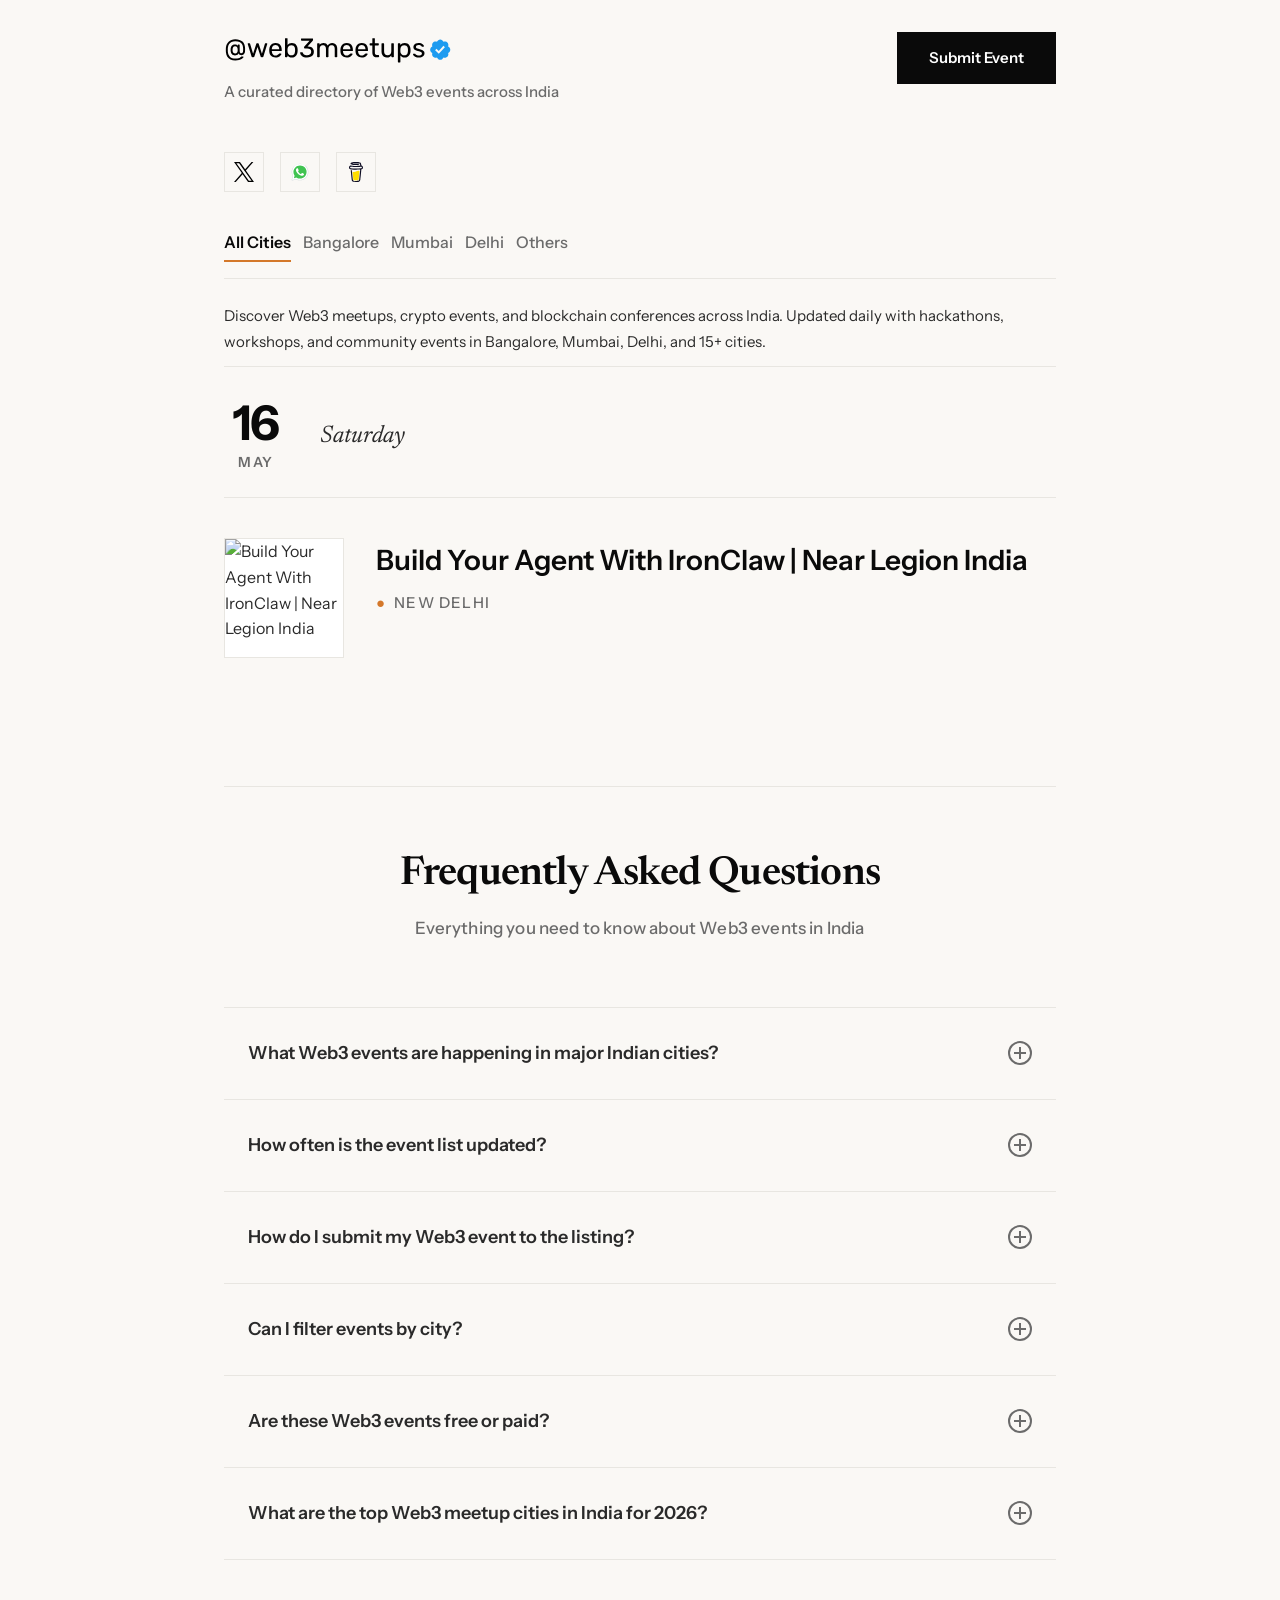
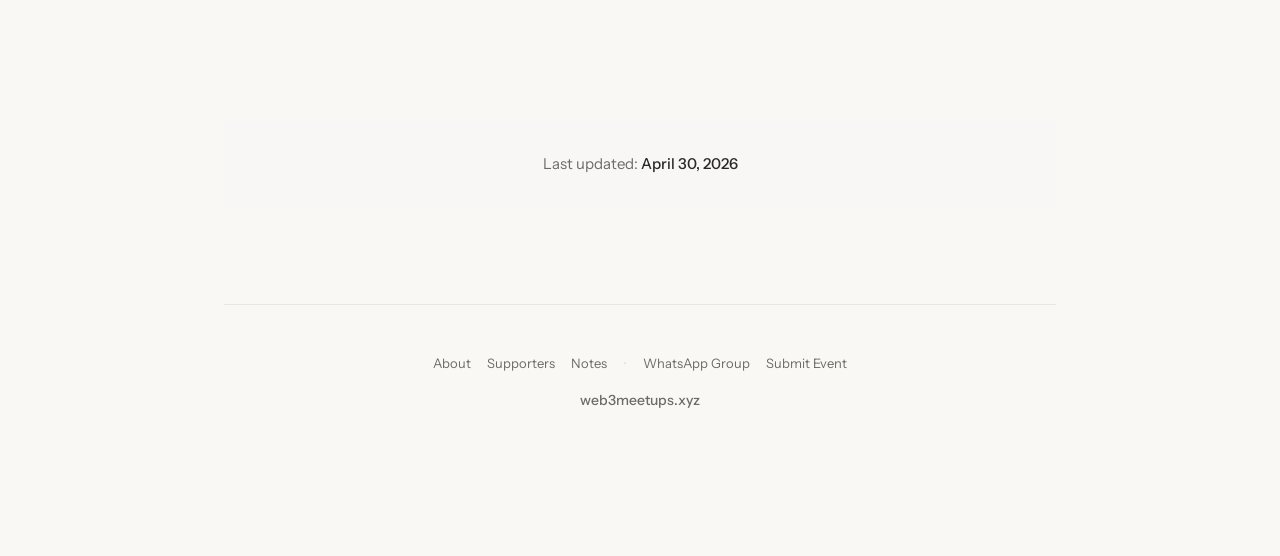
==== index.html @ 61410bbe "updated by bot" ====
<!doctype html>
<html lang="en">
  <head>
    <meta charset="utf-8" />
    <meta content="IE=edge,chrome=1" http-equiv="X-UA-Compatible" />
    <meta content="text/html;charset=utf-8" http-equiv="Content-Type" />
    <meta content="width=device-width, initial-scale=1.0" name="viewport" />
    <!-- Basic SEO Meta Tags -->
    <title>Web3 Meetups - Find crypto events in India</title>
    <meta
      content="Discover Web3 meetups and crypto events across India. Updated daily with blockchain conferences in Bangalore, Mumbai, Delhi, and 10+ cities nationwide."
      name="description" />
    <meta content="web3meetups" name="author" />
    <meta content="index,follow" name="robots" />
    <link href="https://web3meetups.xyz" rel="canonical" />
    <!-- Favicons & Manifest -->
    <link
      href="data:image/svg+xzml,&lt;svg xmlns=%22http://www.w3.org/2000/svg%22 viewBox=%2210 0 100 100%22&gt;&lt;text y=%22.90em%22 font-size=%2290%22&gt;🚀&lt;/text&gt;&lt;/svg&gt;"
      rel="icon" />
    <link href="https://raw.githubusercontent.com/gary149/rocket-emoji/master/favicon.ico" rel="icon" sizes="any" />
    <link href="./images/apple-touch-icon.png" rel="apple-touch-icon" sizes="180x180" />
    <link href="/site.webmanifest" rel="manifest" />
    <!-- Google Site Verification -->
    <meta content="Rdgy8_ineRubBxZO0i2PmFa5LcRwSWbAAM1D49jBoOw" name="google-site-verification" />
    <!-- Structured Data (Schema.org JSON-LD) -->
    <script type="application/ld+json">
      {
        "@context": "https://schema.org",
        "@graph": [
          {
            "@type": "Organization",
            "name": "Web3 Meetups",
            "url": "https://web3meetups.xyz",
            "logo": "https://web3meetups.xyz/images/web3meetups-logo.svg",
            "sameAs": ["https://x.com/web3meetups"],
            "description": "A curated directory of Web3 events across India"
          },
          {
            "@type": "Event",
            "name": "Build Your Agent With IronClaw | Near Legion India",
            "startDate": "2026-05-16",
            "location": {
              "@type": "Place",
              "name": "New Delhi",
              "address": {
                "@type": "PostalAddress",
                "addressLocality": "New Delhi",
                "addressCountry": "IN"
              }
            },
            "eventAttendanceMode": "https://schema.org/OfflineEventAttendanceMode",
            "eventStatus": "https://schema.org/EventScheduled",
            "organizer": {
              "@type": "Organization",
              "name": "Web3 Meetups",
              "url": "https://web3meetups.xyz"
            },
            "image": "https://images.lumacdn.com/cdn-cgi/image/format=auto,fit=cover,dpr=2,anim=false,background=white,quality=75,width=80,height=80/event-covers/pi/87861303-ce24-4a51-b5f6-60b856275acd.png",
            "url": "https://t.ly/YUs1x"
          }
        ]
      }
    </script>
    <!-- Open Graph Meta Tags -->
    <meta content="Web3 Meetups - All Meetups in India." property="og:title" />
    <meta content="https://web3meetups.xyz" property="og:url" />
    <meta content="website" property="og:type" />
    <meta content="Find all Web3 events in India." property="og:description" />
    <meta content="https://i.postimg.cc/63f5xwtj/web3meetups-og-image.jpg" property="og:image" />
    <meta content="https://i.postimg.cc/63f5xwtj/web3meetups-og-image.jpg" property="og:image:secure_url" />
    <meta content="1200" property="og:image:width" />
    <meta content="630" property="og:image:height" />
    <meta content="image/jpeg" property="og:image:type" />
    <meta content="https://web3meetups.xyz" property="website:publisher" />
    <!-- Twitter Card Meta Tags -->
    <meta content="summary_large_image" name="twitter:card" />
    <meta content="web3meetups.xyz" name="twitter:domain" />
    <meta content="https://web3meetups.xyz" name="twitter:url" />
    <meta content="Web3 Meetups - web3 events in India." name="twitter:title" />
    <meta content="Find all Web3 Meetups and Crypto Events across India." name="twitter:description" />
    <meta content="@web3meetups" name="twitter:site" />
    <meta content="@web3meetups" name="twitter:creator" />
    <meta content="https://i.postimg.cc/Qtnw6tJW/twitter-og.png" name="twitter:image" />
    <meta content="Cover Image of web3meetups.xyz" name="twitter:image:alt" />
    <!-- Analytics Scripts -->
    <script
      data-website-id="111764b4-9e6c-40c3-97e1-c6fd67d972ff"
      defer=""
      src="https://cloud.umami.is/script.js"></script>
    <!-- Fonts -->
    <link href="https://fonts.googleapis.com" rel="preconnect" />
    <link crossorigin="" href="https://fonts.gstatic.com" rel="preconnect" />
    <!-- Preconnect for critical origins -->
    <link crossorigin="" href="https://images.lumacdn.com" rel="preconnect" />
    <link crossorigin="" href="https://i.postimg.cc" rel="preconnect" />
    <link href="https://cloud.umami.is" rel="preconnect" />
    <link href="https://api-gateway.umami.dev" rel="preconnect" />
    <link href="https://t.ly" rel="preconnect" />
    <link href="https://scripts.simpleanalyticscdn.com" rel="preconnect" />
    <link
      href="https://fonts.googleapis.com/css2?family=Instrument+Sans:wght@400;500;600;700&amp;family=Newsreader:ital,wght@0,400;0,600;1,400&amp;display=swap"
      media="print"
      onload="this.media = 'all'"
      rel="stylesheet" />
    <noscript
      ><link
        href="https://fonts.googleapis.com/css2?family=Instrument+Sans:wght@400;500;600;700&amp;family=Newsreader:ital,wght@0,400;0,600;1,400&amp;display=swap"
        rel="stylesheet"
    /></noscript>
    <!-- CSS -->
    <link as="style" href="./css/style.css" rel="preload" />
    <link href="./css/style.css" rel="stylesheet" />
  </head>
  <body>
    <div class="page-wrapper">
      <div class="feed-container">
        <div class="wrapper">
          <!-- Hidden H1 for SEO -->
          <h1 class="seo-h1">Web3 Meetups &amp; Crypto Events in India</h1>
          <!-- Header -->
          <header>
            <div class="masthead">
              <div class="logo-section">
                <img alt="web3meetups" class="site-logo" height="40" src="images/web3meetups-logo.svg" width="150" />
                <p class="tagline">A curated directory of Web3 events across India</p>
              </div>
              <a class="action-button" href="https://tally.so/r/mBBEl5" rel="noopener noreferrer" target="_blank"
                >Submit Event</a
              >
            </div>
            <!-- Social Links -->
            <div class="header-social">
              <a class="header-social-link" href="https://x.com/web3meetups" rel="noopener noreferrer" target="_blank">
                <img alt="Twitter" class="social-icon-img" height="24" src="images/twitter-logo.svg" width="24" />
              </a>
              <a
                class="header-social-link"
                href="https://chat.whatsapp.com/L2iZG8fh7ep8qtV5J5OgSu"
                rel="noopener noreferrer"
                target="_blank">
                <img alt="WhatsApp" class="social-icon-img" height="24" src="images/whatsapp-logo.svg" width="24" />
              </a>
              <a
                class="header-social-link"
                href="https://www.buymeacoffee.com/web3meetups"
                rel="noopener noreferrer"
                target="_blank">
                <img
                  alt="Buy Me a Coffee"
                  class="social-icon-img"
                  height="24"
                  src="images/buymeacoffee-logo.svg"
                  width="24" />
              </a>
            </div>
            <!-- City Filter Navigation -->
            <nav class="navigation">
              <ul class="city-filters">
                <li>
                  <button class="city-filter active" data-city="all" type="button">All Cities</button>
                </li>
                <li>
                  <button class="city-filter" data-city="bangalore" type="button">Bangalore</button>
                </li>
                <li>
                  <button class="city-filter" data-city="mumbai" type="button">Mumbai</button>
                </li>
                <li>
                  <button class="city-filter" data-city="delhi" type="button">Delhi</button>
                </li>
                <li>
                  <button class="city-filter" data-city="others" type="button">Others</button>
                </li>
              </ul>
            </nav>
          </header>
          <!-- Introductory Content Section -->
          <div class="intro-section">
            <p>
              Discover Web3 meetups, crypto events, and blockchain conferences across India. Updated daily with
              hackathons, workshops, and community events in Bangalore, Mumbai, Delhi, and 15+ cities.
            </p>
          </div>
          <!-- Main Event Feed -->
          <main class="content">
            <section class="calendar-section" data-city="others">
              <div class="section-header">
                <div class="date-block"><span class="date-number">16</span><span class="date-month">May</span></div>
                <h2 class="day-name">Saturday</h2>
              </div>
              <div class="event-list">
                <article class="event" data-city="others">
                  <div class="event-visual">
                    <img
                      alt="Build Your Agent With IronClaw | Near Legion India"
                      class="event-cover"
                      height="80"
                      loading="lazy"
                      src="https://images.lumacdn.com/cdn-cgi/image/format=auto,fit=cover,dpr=2,anim=false,background=white,quality=75,width=80,height=80/event-covers/pi/87861303-ce24-4a51-b5f6-60b856275acd.png"
                      width="80" />
                  </div>
                  <div class="event-details">
                    <h3 class="event-name">
                      <a href="https://t.ly/YUs1x" rel="noopener noreferrer" target="_blank"
                        >Build Your Agent With IronClaw | Near Legion India</a
                      >
                    </h3>
                    <p class="event-meta"><span class="event-venue">New Delhi</span></p>
                  </div>
                </article>
              </div>
            </section>
          </main>
          <!-- FAQ Section -->
          <section class="faq-section">
            <div class="faq-header">
              <h2 class="faq-title">Frequently Asked Questions</h2>
              <p class="faq-subtitle">Everything you need to know about Web3 events in India</p>
            </div>
            <div class="faq-list">
              <details class="faq-item">
                <summary class="faq-question">
                  <span class="faq-q-text">What Web3 events are happening in major Indian cities?</span>
                  <span aria-hidden="true" class="faq-toggle"></span>
                </summary>
                <div class="faq-answer">
                  <p>
                    We list events across all major tech hubs in India. The city filters at the top let you view events
                    in Bangalore, Mumbai, Delhi NCR, Pune, Hyderabad, Chennai, and over 10 other cities. Each listing
                    shows the city, date, and venue details you need.
                  </p>
                </div>
              </details>
              <details class="faq-item">
                <summary class="faq-question">
                  <span class="faq-q-text">How often is the event list updated?</span>
                  <span aria-hidden="true" class="faq-toggle"></span>
                </summary>
                <div class="faq-answer">
                  <p>
                    We update this directory daily. New meetups, hackathons, and conferences are added as soon as
                    organizers announce them. Check the "Last Updated" timestamp at the bottom of the page to see when
                    listings were last refreshed. Follow us on
                    <a href="https://x.com/web3meetups" rel="noopener" target="_blank">Twitter</a> for real-time
                    announcements.
                  </p>
                </div>
              </details>
              <details class="faq-item">
                <summary class="faq-question">
                  <span class="faq-q-text">How do I submit my Web3 event to the listing?</span>
                  <span aria-hidden="true" class="faq-toggle"></span>
                </summary>
                <div class="faq-answer">
                  <p>
                    Click the "Submit Event" button at the top to add your Web3 meetup, hackathon, or conference. We
                    accept events from all Indian cities. Include the event date, city, venue details, and registration
                    link. Events are typically added within 24 hours.
                  </p>
                </div>
              </details>
              <details class="faq-item">
                <summary class="faq-question">
                  <span class="faq-q-text">Can I filter events by city?</span>
                  <span aria-hidden="true" class="faq-toggle"></span>
                </summary>
                <div class="faq-answer">
                  <p>
                    Yes. Use the city filter buttons below the header to instantly filter events. Click a city name to
                    see only those events, or click "Others" for events in Pune, Hyderabad, Chennai, and more. The
                    filter works without reloading the page.
                  </p>
                </div>
              </details>
              <details class="faq-item">
                <summary class="faq-question">
                  <span class="faq-q-text">Are these Web3 events free or paid?</span>
                  <span aria-hidden="true" class="faq-toggle"></span>
                </summary>
                <div class="faq-answer">
                  <p>
                    It varies by event type. Most community meetups and networking events are free to attend. Hackathons
                    typically have free registration but may require applications. Conferences and multi-day events
                    often have ticket prices, though early-bird discounts are common. Click through to each event page
                    for specific pricing and registration details.
                  </p>
                </div>
              </details>
              <details class="faq-item">
                <summary class="faq-question">
                  <span class="faq-q-text">What are the top Web3 meetup cities in India for 2026?</span>
                  <span aria-hidden="true" class="faq-toggle"></span>
                </summary>
                <div class="faq-answer">
                  <p>India's Web3 community is spread across several major cities:</p>
                  <ul>
                    <li><strong>Bangalore</strong> - Most active with weekly meetups and major conferences</li>
                    <li><strong>Mumbai</strong> - Strong DeFi and blockchain finance focus</li>
                    <li><strong>Delhi NCR</strong> - Policy discussions and blockchain initiatives</li>
                    <li><strong>Pune</strong> - University-driven developer communities</li>
                    <li><strong>Hyderabad</strong> - Enterprise blockchain and Web3 infrastructure</li>
                    <li><strong>Chennai</strong> - Growing developer ecosystem</li>
                    <li><strong>Emerging hubs:</strong> Ahmedabad, Jaipur, Kochi, and Kolkata</li>
                  </ul>
                </div>
              </details>
            </div>
          </section>
          <!-- Last Updated Timestamp -->
          <aside class="site-freshness" style="text-align: center; padding: 2rem; background: rgba(250, 248, 245, 0.5)">
            <p
              class="last-updated"
              style="
                font-family: &quot;Instrument Sans&quot;, sans-serif;
                font-size: 0.9375rem;
                color: #6b6b6b;
                margin: 0;
              ">
              Last updated:
              <time datetime="2026-04-30" style="font-weight: 500; color: #2a2a2a">April 30, 2026</time>
            </p>
          </aside>
          <!-- Footer -->
          <footer class="colophon">
            <nav class="footer-nav">
              <a class="footer-link" href="about.html">About</a>
              <a class="footer-link" href="supporters.html">Supporters</a>
              <a class="footer-link" href="notes.html">Notes</a>
              <span class="footer-separator">•</span>
              <a class="footer-link" href="group.html">WhatsApp Group</a>
              <a class="footer-link" href="form.html">Submit Event</a>
            </nav>
            <p class="footer-credit">web3meetups.xyz</p>
          </footer>
        </div>
      </div>
    </div>
    <script defer="" src="script.js"></script>
    <script async="" data-collect-dnt="true" defer="" src="https://scripts.simpleanalyticscdn.com/latest.js"></script>
    <noscript
      ><img
        alt="Simple Analytics Tracking Pixel"
        referrerpolicy="no-referrer-when-downgrade"
        src="https://queue.simpleanalyticscdn.com/noscript.gif"
    /></noscript>
  </body>
</html>
---- css/style.css ----
/* Editorial Elevated Aesthetic */
/* Typography: Instrument Sans + Newsreader */
/* Magazine-style, generous spacing, sophisticated minimalism */

:root {
  --ed-cream: #faf8f5;
  --ed-white: #ffffff;
  --ed-black: #0a0a0a;
  --ed-charcoal: #2a2a2a;
  --ed-gray: #6b6b6b;
  --ed-light-gray: #e8e6e1;
  --ed-accent: #d4782a;
  --ed-accent-dark: #b35e1a;
}

* {
  margin: 0;
  padding: 0;
  box-sizing: border-box;
}

body {
  font-family:
    "Instrument Sans",
    -apple-system,
    sans-serif;
  background-color: var(--ed-cream);
  color: var(--ed-charcoal);
  -webkit-font-smoothing: antialiased;
  -moz-osx-font-smoothing: grayscale;
  line-height: 1.6;
}

.page-wrapper {
  position: relative;
  min-height: 100vh;
}

.feed-container {
  min-height: 100vh;
  padding: 2rem 1.5rem;
  padding-bottom: 8rem;
  display: flex;
  justify-content: center;
}

.wrapper {
  width: 100%;
  max-width: 52rem;
  animation: pageLoad 0.8s cubic-bezier(0.16, 1, 0.3, 1);
}

@keyframes pageLoad {
  from {
    opacity: 0;
    transform: translateY(24px);
  }
  to {
    opacity: 1;
    transform: translateY(0);
  }
}

/* Header */
header {
  border-bottom: 1px solid var(--ed-light-gray);
  padding-bottom: 1rem;
  margin-bottom: 0.75rem;
}

.masthead {
  display: grid;
  grid-template-columns: 1fr auto;
  align-items: flex-start;
  gap: 3rem;
  margin-bottom: 3rem;
  animation: fadeIn 0.6s ease-out 0.2s backwards;
}

@keyframes fadeIn {
  from {
    opacity: 0;
  }
  to {
    opacity: 1;
  }
}

.logo-section {
  display: flex;
  flex-direction: column;
  gap: 1rem;
  align-items: flex-start;
}

.site-logo {
  height: 2rem;
  width: auto;
}

.tagline {
  font-size: 0.9375rem;
  color: var(--ed-gray);
  font-weight: 500;
  margin: 0;
  text-align: left;
}

.action-button {
  font-family: "Instrument Sans", sans-serif;
  font-size: 0.9375rem;
  font-weight: 600;
  color: var(--ed-white);
  background-color: var(--ed-black);
  border: none;
  padding: 0.875rem 2rem;
  cursor: pointer;
  transition: all 0.3s cubic-bezier(0.16, 1, 0.3, 1);
  white-space: nowrap;
  display: inline-block;
  text-decoration: none;
}

.action-button:hover {
  background-color: var(--ed-accent);
  transform: translateY(-1px);
  box-shadow: 0 8px 24px rgba(212, 120, 42, 0.2);
}

.action-button:active {
  transform: translateY(0);
}

/* Header Social Links */
.header-social {
  display: flex;
  gap: 1rem;
  margin-bottom: 2rem;
  animation: fadeIn 0.6s ease-out 0.25s backwards;
  justify-content: flex-start;
}

.header-social-link {
  display: flex;
  align-items: center;
  justify-content: center;
  width: 40px;
  height: 40px;
  border: 1px solid var(--ed-light-gray);
  color: var(--ed-charcoal);
  text-decoration: none;
  transition: all 0.3s cubic-bezier(0.16, 1, 0.3, 1);
}

.header-social-link:hover {
  border-color: var(--ed-accent);
  color: var(--ed-accent);
  transform: translateY(-2px);
  box-shadow: 0 4px 12px rgba(212, 120, 42, 0.15);
}

.social-icon-img {
  width: 20px;
  height: 20px;
  object-fit: contain;
  display: block;
}

/* Navigation */
.navigation {
  animation: fadeIn 0.6s ease-out 0.3s backwards;
}

.city-filters {
  list-style: none;
  display: flex;
  gap: 0.75rem;
  flex-wrap: wrap;
}

.city-filter {
  font-family: "Instrument Sans", sans-serif;
  font-size: 1rem;
  font-weight: 500;
  color: var(--ed-gray);
  background: transparent;
  border: none;
  border-bottom: 2px solid transparent;
  cursor: pointer;
  padding: 0.5rem 0;
  transition: all 0.25s ease;
}

.city-filter.active {
  color: var(--ed-black);
  border-bottom-color: var(--ed-accent);
  font-weight: 600;
}

.city-filter:hover:not(.active) {
  color: var(--ed-charcoal);
  border-bottom-color: var(--ed-light-gray);
}

/* Main Content */
.content {
  animation: fadeIn 0.8s ease-out 0.4s backwards;
}

.calendar-section {
  margin-bottom: 6rem;
  opacity: 0;
  animation: sectionReveal 0.6s ease-out forwards;
  transition: opacity 0.2s ease-out;
}

/* Only apply staggered delays on initial page load */
.calendar-section:nth-child(1) {
  animation-delay: 0.25s;
}
.calendar-section:nth-child(2) {
  animation-delay: 0.3s;
}
.calendar-section:nth-child(3) {
  animation-delay: 0.35s;
}
.calendar-section:nth-child(4) {
  animation-delay: 0.4s;
}

/* After initial load, remove animation delays for instant filtering */
.calendar-section.loaded {
  animation: none;
  opacity: 1;
}

@keyframes sectionReveal {
  from {
    opacity: 0;
    transform: translateY(16px);
  }
  to {
    opacity: 1;
    transform: translateY(0);
  }
}

.calendar-section[style*="display: none"] {
  display: none;
}

.section-header {
  display: flex;
  align-items: center;
  gap: 2rem;
  margin-bottom: 2.5rem;
  padding-bottom: 1.5rem;
  border-bottom: 1px solid var(--ed-light-gray);
}

.date-block {
  display: flex;
  flex-direction: column;
  align-items: center;
  min-width: 4rem;
}

.date-number {
  font-family: "Instrument Sans", sans-serif;
  font-size: 3rem;
  font-weight: 700;
  line-height: 1;
  color: var(--ed-black);
  letter-spacing: -0.02em;
}

.date-number.date-range {
  letter-spacing: -0.03em;
}

.date-month {
  font-size: 0.875rem;
  text-transform: uppercase;
  letter-spacing: 0.1em;
  color: var(--ed-gray);
  font-weight: 600;
  margin-top: 0.25rem;
}

.day-name {
  font-family: "Newsreader", Georgia, serif;
  font-size: 1.5rem;
  font-weight: 400;
  font-style: italic;
  color: var(--ed-charcoal);
}

/* Events */
.event-list {
  display: flex;
  flex-direction: column;
  gap: 2.5rem;
}

.event {
  display: grid;
  grid-template-columns: 120px 1fr;
  gap: 2rem;
  align-items: start;
  position: relative;
  transition: transform 0.3s ease;
}

.event::after {
  content: "";
  position: absolute;
  left: 120px;
  bottom: -1.25rem;
  width: calc(100% - 140px);
  height: 1px;
  background: var(--ed-light-gray);
}

.event:last-child::after {
  display: none;
}

.event[style*="display: none"] {
  display: none;
}

.event-visual {
  width: 120px;
  height: 120px;
  overflow: hidden;
  background: var(--ed-white);
  border: 1px solid var(--ed-light-gray);
  transition: all 0.3s cubic-bezier(0.16, 1, 0.3, 1);
}

.event-cover {
  width: 100%;
  height: 100%;
  object-fit: cover;
  transition: transform 0.4s cubic-bezier(0.16, 1, 0.3, 1);
}

.event:hover .event-visual {
  border-color: var(--ed-accent);
  box-shadow: 0 8px 32px rgba(10, 10, 10, 0.08);
}

.event:hover .event-cover {
  transform: scale(1.05);
}

.event-details {
  padding-top: 0.25rem;
}

.event-name {
  font-family: "Instrument Sans", sans-serif;
  font-size: 1.75rem;
  font-weight: 600;
  line-height: 1.3;
  margin-bottom: 0.75rem;
}

.event-name a {
  color: var(--ed-black);
  text-decoration: none;
  background-image: linear-gradient(to right, var(--ed-accent) 0%, var(--ed-accent) 100%);
  background-repeat: no-repeat;
  background-size: 0% 2px;
  background-position: left bottom;
  transition: background-size 0.3s cubic-bezier(0.16, 1, 0.3, 1);
  padding-bottom: 2px;
}

.event-name a:hover {
  background-size: 100% 2px;
  color: var(--ed-accent-dark);
}

.event-meta {
  display: flex;
  align-items: center;
  gap: 1rem;
}

.event-venue {
  font-size: 0.9375rem;
  text-transform: uppercase;
  letter-spacing: 0.08em;
  color: var(--ed-gray);
  font-weight: 500;
}

.event-venue::before {
  content: "●";
  margin-right: 0.5rem;
  color: var(--ed-accent);
}

/* Footer */
.colophon {
  margin-top: 6rem;
  padding-top: 3rem;
  padding-bottom: 1rem;
  border-top: 1px solid var(--ed-light-gray);
  animation: fadeIn 1s ease-out 1s backwards;
  text-align: center;
}

.footer-credit {
  font-size: 0.875rem;
  color: var(--ed-gray);
  font-weight: 500;
}

/* Responsive */
@media (max-width: 768px) {
  .feed-container {
    padding: 1.5rem 1rem;
    padding-bottom: 6rem;
  }

  header {
    padding-bottom: 1rem;
    margin-bottom: 0.75rem;
  }

  .masthead {
    grid-template-columns: 1fr;
    gap: 1.5rem;
    margin-bottom: 2rem;
  }

  .logo-section {
    align-items: center;
    width: 100%;
  }

  .site-logo {
    margin: 0 auto;
  }

  .tagline {
    text-align: center;
  }

  .header-social {
    justify-content: center;
  }

  .action-button {
    width: auto;
    max-width: 240px;
    margin: 0 auto;
    display: block;
    text-align: center;
  }

  .intro-section {
    margin-bottom: 1.5rem;
    padding: 0.5rem 0;
  }

  .calendar-section {
    margin-bottom: 4rem;
  }

  .section-header {
    gap: 1.5rem;
  }

  .date-number {
    font-size: 2.5rem;
  }

  .day-name {
    font-size: 1.25rem;
  }

  .event {
    grid-template-columns: 100px 1fr;
    gap: 1.5rem;
  }

  .event::after {
    left: 100px;
    width: calc(100% - 120px);
  }

  .event-visual {
    width: 100px;
    height: 100px;
  }

  .event-name {
    font-size: 1.5rem;
  }
}

@media (max-width: 640px) {
  header {
    padding-bottom: 0.75rem;
    margin-bottom: 0.5rem;
  }

  .intro-section {
    margin-bottom: 1.5rem;
    padding: 0.5rem 0;
  }

  .section-header {
    flex-direction: column;
    align-items: flex-start;
    gap: 1rem;
  }

  .date-block {
    flex-direction: row;
    gap: 0.75rem;
    min-width: auto;
  }

  .date-number {
    font-size: 2rem;
  }

  .date-month {
    align-self: flex-end;
    padding-bottom: 0.25rem;
  }

  .event {
    grid-template-columns: 80px 1fr;
    gap: 1.25rem;
  }

  .event::after {
    left: 80px;
    width: calc(100% - 100px);
  }

  .event-visual {
    width: 80px;
    height: 80px;
  }

  .event-name {
    font-size: 1.25rem;
  }

  .event-meta {
    flex-direction: column;
    align-items: flex-start;
    gap: 0.5rem;
  }
}

/* Hidden H1 for SEO and accessibility */
.seo-h1 {
  position: absolute;
  left: -9999px;
  width: 1px;
  height: 1px;
  overflow: hidden;
}

/* Intro section styling */
.intro-section {
  margin-bottom: 2rem;
  padding: 0.75rem 0;
  border-bottom: 1px solid var(--ed-light-gray);
}

.intro-section p {
  font-size: 0.9375rem;
  line-height: 1.7;
  color: var(--ed-charcoal);
  margin-bottom: 1rem;
}

.intro-section p:last-child {
  margin-bottom: 0;
}

/* Footer navigation styling */
.footer-nav {
  display: flex;
  gap: 1rem;
  flex-wrap: wrap;
  justify-content: center;
  margin-bottom: 1rem;
  align-items: center;
}

.footer-link {
  font-size: 0.8125rem;
  color: var(--ed-gray);
  text-decoration: none;
  transition: color 0.2s ease;
}

.footer-link:hover {
  color: var(--ed-accent);
}

.footer-separator {
  color: var(--ed-light-gray);
  font-size: 0.8125rem;
}

/* FAQ Section Styling - Editorial Minimalism with Newsreader Serif */
.faq-section {
  margin: 8rem 0 6rem 0;
  padding: 4rem 0;
  border-top: 1px solid var(--ed-light-gray);
  animation: fadeIn 0.8s ease-out 1s backwards;
}

.faq-header {
  margin-bottom: 4rem;
  text-align: center;
}

.faq-title {
  font-family: "Newsreader", Georgia, serif;
  font-size: 2.5rem;
  font-weight: 600;
  font-style: normal;
  color: var(--ed-black);
  letter-spacing: -0.02em;
  margin-bottom: 1rem;
  line-height: 1.2;
}

.faq-subtitle {
  font-family: "Instrument Sans", sans-serif;
  font-size: 1.0625rem;
  color: var(--ed-gray);
  font-weight: 500;
  letter-spacing: 0.01em;
}

.faq-list {
  display: flex;
  flex-direction: column;
  gap: 0;
}

.faq-item {
  border-bottom: 1px solid var(--ed-light-gray);
  transition: all 0.3s cubic-bezier(0.16, 1, 0.3, 1);
}

.faq-item:first-child {
  border-top: 1px solid var(--ed-light-gray);
}

.faq-item:hover {
  background-color: rgba(250, 248, 245, 0.5);
}

.faq-question {
  display: flex;
  justify-content: space-between;
  align-items: center;
  padding: 2rem 1.5rem;
  cursor: pointer;
  list-style: none;
  font-family: "Instrument Sans", sans-serif;
  font-size: 1.125rem;
  font-weight: 600;
  color: var(--ed-charcoal);
  transition: all 0.25s ease;
  gap: 1.5rem;
}

.faq-question::-webkit-details-marker {
  display: none;
}

.faq-question:hover {
  color: var(--ed-black);
}

.faq-item[open] .faq-question {
  color: var(--ed-black);
  padding-bottom: 1.5rem;
}

.faq-q-text {
  flex: 1;
  line-height: 1.5;
}

.faq-toggle {
  position: relative;
  width: 24px;
  height: 24px;
  flex-shrink: 0;
  border: 2px solid var(--ed-gray);
  border-radius: 50%;
  transition: all 0.3s cubic-bezier(0.16, 1, 0.3, 1);
}

.faq-toggle::before,
.faq-toggle::after {
  content: "";
  position: absolute;
  background-color: var(--ed-gray);
  transition: all 0.3s cubic-bezier(0.16, 1, 0.3, 1);
}

/* Plus sign - vertical line */
.faq-toggle::before {
  top: 50%;
  left: 50%;
  transform: translate(-50%, -50%);
  width: 2px;
  height: 12px;
}

/* Plus sign - horizontal line */
.faq-toggle::after {
  top: 50%;
  left: 50%;
  transform: translate(-50%, -50%);
  width: 12px;
  height: 2px;
}

.faq-item[open] .faq-toggle {
  border-color: var(--ed-accent);
  transform: rotate(90deg);
}

.faq-item[open] .faq-toggle::before,
.faq-item[open] .faq-toggle::after {
  background-color: var(--ed-accent);
}

/* Hide vertical line when open (creating minus sign) */
.faq-item[open] .faq-toggle::before {
  opacity: 0;
}

.faq-question:hover .faq-toggle {
  border-color: var(--ed-accent);
  transform: scale(1.1);
}

.faq-question:hover .faq-toggle::before,
.faq-question:hover .faq-toggle::after {
  background-color: var(--ed-accent);
}

.faq-answer {
  padding: 0 1.5rem 2rem 1.5rem;
  font-family: "Instrument Sans", sans-serif;
  font-size: 1rem;
  line-height: 1.75;
  color: var(--ed-charcoal);
  animation: answerReveal 0.4s cubic-bezier(0.16, 1, 0.3, 1);
}

@keyframes answerReveal {
  from {
    opacity: 0;
    transform: translateY(-8px);
  }
  to {
    opacity: 1;
    transform: translateY(0);
  }
}

.faq-answer p {
  margin: 0;
  max-width: 65ch;
}

.faq-answer strong {
  font-weight: 600;
  color: var(--ed-black);
}

.faq-answer ul {
  margin: 1rem 0 0 1.5rem;
  padding: 0;
  list-style: none;
}

.faq-answer li {
  margin-bottom: 0.75rem;
  position: relative;
  padding-left: 1rem;
}

.faq-answer li::before {
  content: "•";
  position: absolute;
  left: 0;
  color: var(--ed-accent);
  font-weight: bold;
}

.faq-answer li:last-child {
  margin-bottom: 0;
}

.faq-answer a {
  color: var(--ed-accent);
  text-decoration: none;
  border-bottom: 1px solid var(--ed-accent);
  transition: all 0.2s ease;
}

.faq-answer a:hover {
  color: var(--ed-accent-dark);
  border-bottom-color: var(--ed-accent-dark);
}

/* Mobile Responsive */
@media (max-width: 768px) {
  .faq-section {
    margin: 6rem 0 4rem 0;
    padding: 3rem 0;
  }

  .faq-header {
    margin-bottom: 3rem;
  }

  .faq-title {
    font-size: 2rem;
  }

  .faq-subtitle {
    font-size: 0.9375rem;
  }

  .faq-question {
    padding: 1.5rem 1rem;
    font-size: 1rem;
    gap: 1rem;
  }

  .faq-item[open] .faq-question {
    padding-bottom: 1rem;
  }

  .faq-answer {
    padding: 0 1rem 1.5rem 1rem;
    font-size: 0.9375rem;
  }

  .faq-toggle {
    width: 20px;
    height: 20px;
  }

  .faq-toggle::before {
    height: 10px;
  }

  .faq-toggle::after {
    width: 10px;
  }
}

@media (max-width: 480px) {
  .faq-title {
    font-size: 1.75rem;
  }

  .faq-question {
    padding: 1.25rem 0.75rem;
    font-size: 0.9375rem;
  }

  .faq-answer {
    padding: 0 0.75rem 1.25rem 0.75rem;
    font-size: 0.875rem;
  }
}
---- css/style.css ----
/* Editorial Elevated Aesthetic */
/* Typography: Instrument Sans + Newsreader */
/* Magazine-style, generous spacing, sophisticated minimalism */

:root {
  --ed-cream: #faf8f5;
  --ed-white: #ffffff;
  --ed-black: #0a0a0a;
  --ed-charcoal: #2a2a2a;
  --ed-gray: #6b6b6b;
  --ed-light-gray: #e8e6e1;
  --ed-accent: #d4782a;
  --ed-accent-dark: #b35e1a;
}

* {
  margin: 0;
  padding: 0;
  box-sizing: border-box;
}

body {
  font-family:
    "Instrument Sans",
    -apple-system,
    sans-serif;
  background-color: var(--ed-cream);
  color: var(--ed-charcoal);
  -webkit-font-smoothing: antialiased;
  -moz-osx-font-smoothing: grayscale;
  line-height: 1.6;
}

.page-wrapper {
  position: relative;
  min-height: 100vh;
}

.feed-container {
  min-height: 100vh;
  padding: 2rem 1.5rem;
  padding-bottom: 8rem;
  display: flex;
  justify-content: center;
}

.wrapper {
  width: 100%;
  max-width: 52rem;
  animation: pageLoad 0.8s cubic-bezier(0.16, 1, 0.3, 1);
}

@keyframes pageLoad {
  from {
    opacity: 0;
    transform: translateY(24px);
  }
  to {
    opacity: 1;
    transform: translateY(0);
  }
}

/* Header */
header {
  border-bottom: 1px solid var(--ed-light-gray);
  padding-bottom: 1rem;
  margin-bottom: 0.75rem;
}

.masthead {
  display: grid;
  grid-template-columns: 1fr auto;
  align-items: flex-start;
  gap: 3rem;
  margin-bottom: 3rem;
  animation: fadeIn 0.6s ease-out 0.2s backwards;
}

@keyframes fadeIn {
  from {
    opacity: 0;
  }
  to {
    opacity: 1;
  }
}

.logo-section {
  display: flex;
  flex-direction: column;
  gap: 1rem;
  align-items: flex-start;
}

.site-logo {
  height: 2rem;
  width: auto;
}

.tagline {
  font-size: 0.9375rem;
  color: var(--ed-gray);
  font-weight: 500;
  margin: 0;
  text-align: left;
}

.action-button {
  font-family: "Instrument Sans", sans-serif;
  font-size: 0.9375rem;
  font-weight: 600;
  color: var(--ed-white);
  background-color: var(--ed-black);
  border: none;
  padding: 0.875rem 2rem;
  cursor: pointer;
  transition: all 0.3s cubic-bezier(0.16, 1, 0.3, 1);
  white-space: nowrap;
  display: inline-block;
  text-decoration: none;
}

.action-button:hover {
  background-color: var(--ed-accent);
  transform: translateY(-1px);
  box-shadow: 0 8px 24px rgba(212, 120, 42, 0.2);
}

.action-button:active {
  transform: translateY(0);
}

/* Header Social Links */
.header-social {
  display: flex;
  gap: 1rem;
  margin-bottom: 2rem;
  animation: fadeIn 0.6s ease-out 0.25s backwards;
  justify-content: flex-start;
}

.header-social-link {
  display: flex;
  align-items: center;
  justify-content: center;
  width: 40px;
  height: 40px;
  border: 1px solid var(--ed-light-gray);
  color: var(--ed-charcoal);
  text-decoration: none;
  transition: all 0.3s cubic-bezier(0.16, 1, 0.3, 1);
}

.header-social-link:hover {
  border-color: var(--ed-accent);
  color: var(--ed-accent);
  transform: translateY(-2px);
  box-shadow: 0 4px 12px rgba(212, 120, 42, 0.15);
}

.social-icon-img {
  width: 20px;
  height: 20px;
  object-fit: contain;
  display: block;
}

/* Navigation */
.navigation {
  animation: fadeIn 0.6s ease-out 0.3s backwards;
}

.city-filters {
  list-style: none;
  display: flex;
  gap: 0.75rem;
  flex-wrap: wrap;
}

.city-filter {
  font-family: "Instrument Sans", sans-serif;
  font-size: 1rem;
  font-weight: 500;
  color: var(--ed-gray);
  background: transparent;
  border: none;
  border-bottom: 2px solid transparent;
  cursor: pointer;
  padding: 0.5rem 0;
  transition: all 0.25s ease;
}

.city-filter.active {
  color: var(--ed-black);
  border-bottom-color: var(--ed-accent);
  font-weight: 600;
}

.city-filter:hover:not(.active) {
  color: var(--ed-charcoal);
  border-bottom-color: var(--ed-light-gray);
}

/* Main Content */
.content {
  animation: fadeIn 0.8s ease-out 0.4s backwards;
}

.calendar-section {
  margin-bottom: 6rem;
  opacity: 0;
  animation: sectionReveal 0.6s ease-out forwards;
  transition: opacity 0.2s ease-out;
}

/* Only apply staggered delays on initial page load */
.calendar-section:nth-child(1) {
  animation-delay: 0.25s;
}
.calendar-section:nth-child(2) {
  animation-delay: 0.3s;
}
.calendar-section:nth-child(3) {
  animation-delay: 0.35s;
}
.calendar-section:nth-child(4) {
  animation-delay: 0.4s;
}

/* After initial load, remove animation delays for instant filtering */
.calendar-section.loaded {
  animation: none;
  opacity: 1;
}

@keyframes sectionReveal {
  from {
    opacity: 0;
    transform: translateY(16px);
  }
  to {
    opacity: 1;
    transform: translateY(0);
  }
}

.calendar-section[style*="display: none"] {
  display: none;
}

.section-header {
  display: flex;
  align-items: center;
  gap: 2rem;
  margin-bottom: 2.5rem;
  padding-bottom: 1.5rem;
  border-bottom: 1px solid var(--ed-light-gray);
}

.date-block {
  display: flex;
  flex-direction: column;
  align-items: center;
  min-width: 4rem;
}

.date-number {
  font-family: "Instrument Sans", sans-serif;
  font-size: 3rem;
  font-weight: 700;
  line-height: 1;
  color: var(--ed-black);
  letter-spacing: -0.02em;
}

.date-number.date-range {
  letter-spacing: -0.03em;
}

.date-month {
  font-size: 0.875rem;
  text-transform: uppercase;
  letter-spacing: 0.1em;
  color: var(--ed-gray);
  font-weight: 600;
  margin-top: 0.25rem;
}

.day-name {
  font-family: "Newsreader", Georgia, serif;
  font-size: 1.5rem;
  font-weight: 400;
  font-style: italic;
  color: var(--ed-charcoal);
}

/* Events */
.event-list {
  display: flex;
  flex-direction: column;
  gap: 2.5rem;
}

.event {
  display: grid;
  grid-template-columns: 120px 1fr;
  gap: 2rem;
  align-items: start;
  position: relative;
  transition: transform 0.3s ease;
}

.event::after {
  content: "";
  position: absolute;
  left: 120px;
  bottom: -1.25rem;
  width: calc(100% - 140px);
  height: 1px;
  background: var(--ed-light-gray);
}

.event:last-child::after {
  display: none;
}

.event[style*="display: none"] {
  display: none;
}

.event-visual {
  width: 120px;
  height: 120px;
  overflow: hidden;
  background: var(--ed-white);
  border: 1px solid var(--ed-light-gray);
  transition: all 0.3s cubic-bezier(0.16, 1, 0.3, 1);
}

.event-cover {
  width: 100%;
  height: 100%;
  object-fit: cover;
  transition: transform 0.4s cubic-bezier(0.16, 1, 0.3, 1);
}

.event:hover .event-visual {
  border-color: var(--ed-accent);
  box-shadow: 0 8px 32px rgba(10, 10, 10, 0.08);
}

.event:hover .event-cover {
  transform: scale(1.05);
}

.event-details {
  padding-top: 0.25rem;
}

.event-name {
  font-family: "Instrument Sans", sans-serif;
  font-size: 1.75rem;
  font-weight: 600;
  line-height: 1.3;
  margin-bottom: 0.75rem;
}

.event-name a {
  color: var(--ed-black);
  text-decoration: none;
  background-image: linear-gradient(to right, var(--ed-accent) 0%, var(--ed-accent) 100%);
  background-repeat: no-repeat;
  background-size: 0% 2px;
  background-position: left bottom;
  transition: background-size 0.3s cubic-bezier(0.16, 1, 0.3, 1);
  padding-bottom: 2px;
}

.event-name a:hover {
  background-size: 100% 2px;
  color: var(--ed-accent-dark);
}

.event-meta {
  display: flex;
  align-items: center;
  gap: 1rem;
}

.event-venue {
  font-size: 0.9375rem;
  text-transform: uppercase;
  letter-spacing: 0.08em;
  color: var(--ed-gray);
  font-weight: 500;
}

.event-venue::before {
  content: "●";
  margin-right: 0.5rem;
  color: var(--ed-accent);
}

/* Footer */
.colophon {
  margin-top: 6rem;
  padding-top: 3rem;
  padding-bottom: 1rem;
  border-top: 1px solid var(--ed-light-gray);
  animation: fadeIn 1s ease-out 1s backwards;
  text-align: center;
}

.footer-credit {
  font-size: 0.875rem;
  color: var(--ed-gray);
  font-weight: 500;
}

/* Responsive */
@media (max-width: 768px) {
  .feed-container {
    padding: 1.5rem 1rem;
    padding-bottom: 6rem;
  }

  header {
    padding-bottom: 1rem;
    margin-bottom: 0.75rem;
  }

  .masthead {
    grid-template-columns: 1fr;
    gap: 1.5rem;
    margin-bottom: 2rem;
  }

  .logo-section {
    align-items: center;
    width: 100%;
  }

  .site-logo {
    margin: 0 auto;
  }

  .tagline {
    text-align: center;
  }

  .header-social {
    justify-content: center;
  }

  .action-button {
    width: auto;
    max-width: 240px;
    margin: 0 auto;
    display: block;
    text-align: center;
  }

  .intro-section {
    margin-bottom: 1.5rem;
    padding: 0.5rem 0;
  }

  .calendar-section {
    margin-bottom: 4rem;
  }

  .section-header {
    gap: 1.5rem;
  }

  .date-number {
    font-size: 2.5rem;
  }

  .day-name {
    font-size: 1.25rem;
  }

  .event {
    grid-template-columns: 100px 1fr;
    gap: 1.5rem;
  }

  .event::after {
    left: 100px;
    width: calc(100% - 120px);
  }

  .event-visual {
    width: 100px;
    height: 100px;
  }

  .event-name {
    font-size: 1.5rem;
  }
}

@media (max-width: 640px) {
  header {
    padding-bottom: 0.75rem;
    margin-bottom: 0.5rem;
  }

  .intro-section {
    margin-bottom: 1.5rem;
    padding: 0.5rem 0;
  }

  .section-header {
    flex-direction: column;
    align-items: flex-start;
    gap: 1rem;
  }

  .date-block {
    flex-direction: row;
    gap: 0.75rem;
    min-width: auto;
  }

  .date-number {
    font-size: 2rem;
  }

  .date-month {
    align-self: flex-end;
    padding-bottom: 0.25rem;
  }

  .event {
    grid-template-columns: 80px 1fr;
    gap: 1.25rem;
  }

  .event::after {
    left: 80px;
    width: calc(100% - 100px);
  }

  .event-visual {
    width: 80px;
    height: 80px;
  }

  .event-name {
    font-size: 1.25rem;
  }

  .event-meta {
    flex-direction: column;
    align-items: flex-start;
    gap: 0.5rem;
  }
}

/* Hidden H1 for SEO and accessibility */
.seo-h1 {
  position: absolute;
  left: -9999px;
  width: 1px;
  height: 1px;
  overflow: hidden;
}

/* Intro section styling */
.intro-section {
  margin-bottom: 2rem;
  padding: 0.75rem 0;
  border-bottom: 1px solid var(--ed-light-gray);
}

.intro-section p {
  font-size: 0.9375rem;
  line-height: 1.7;
  color: var(--ed-charcoal);
  margin-bottom: 1rem;
}

.intro-section p:last-child {
  margin-bottom: 0;
}

/* Footer navigation styling */
.footer-nav {
  display: flex;
  gap: 1rem;
  flex-wrap: wrap;
  justify-content: center;
  margin-bottom: 1rem;
  align-items: center;
}

.footer-link {
  font-size: 0.8125rem;
  color: var(--ed-gray);
  text-decoration: none;
  transition: color 0.2s ease;
}

.footer-link:hover {
  color: var(--ed-accent);
}

.footer-separator {
  color: var(--ed-light-gray);
  font-size: 0.8125rem;
}

/* FAQ Section Styling - Editorial Minimalism with Newsreader Serif */
.faq-section {
  margin: 8rem 0 6rem 0;
  padding: 4rem 0;
  border-top: 1px solid var(--ed-light-gray);
  animation: fadeIn 0.8s ease-out 1s backwards;
}

.faq-header {
  margin-bottom: 4rem;
  text-align: center;
}

.faq-title {
  font-family: "Newsreader", Georgia, serif;
  font-size: 2.5rem;
  font-weight: 600;
  font-style: normal;
  color: var(--ed-black);
  letter-spacing: -0.02em;
  margin-bottom: 1rem;
  line-height: 1.2;
}

.faq-subtitle {
  font-family: "Instrument Sans", sans-serif;
  font-size: 1.0625rem;
  color: var(--ed-gray);
  font-weight: 500;
  letter-spacing: 0.01em;
}

.faq-list {
  display: flex;
  flex-direction: column;
  gap: 0;
}

.faq-item {
  border-bottom: 1px solid var(--ed-light-gray);
  transition: all 0.3s cubic-bezier(0.16, 1, 0.3, 1);
}

.faq-item:first-child {
  border-top: 1px solid var(--ed-light-gray);
}

.faq-item:hover {
  background-color: rgba(250, 248, 245, 0.5);
}

.faq-question {
  display: flex;
  justify-content: space-between;
  align-items: center;
  padding: 2rem 1.5rem;
  cursor: pointer;
  list-style: none;
  font-family: "Instrument Sans", sans-serif;
  font-size: 1.125rem;
  font-weight: 600;
  color: var(--ed-charcoal);
  transition: all 0.25s ease;
  gap: 1.5rem;
}

.faq-question::-webkit-details-marker {
  display: none;
}

.faq-question:hover {
  color: var(--ed-black);
}

.faq-item[open] .faq-question {
  color: var(--ed-black);
  padding-bottom: 1.5rem;
}

.faq-q-text {
  flex: 1;
  line-height: 1.5;
}

.faq-toggle {
  position: relative;
  width: 24px;
  height: 24px;
  flex-shrink: 0;
  border: 2px solid var(--ed-gray);
  border-radius: 50%;
  transition: all 0.3s cubic-bezier(0.16, 1, 0.3, 1);
}

.faq-toggle::before,
.faq-toggle::after {
  content: "";
  position: absolute;
  background-color: var(--ed-gray);
  transition: all 0.3s cubic-bezier(0.16, 1, 0.3, 1);
}

/* Plus sign - vertical line */
.faq-toggle::before {
  top: 50%;
  left: 50%;
  transform: translate(-50%, -50%);
  width: 2px;
  height: 12px;
}

/* Plus sign - horizontal line */
.faq-toggle::after {
  top: 50%;
  left: 50%;
  transform: translate(-50%, -50%);
  width: 12px;
  height: 2px;
}

.faq-item[open] .faq-toggle {
  border-color: var(--ed-accent);
  transform: rotate(90deg);
}

.faq-item[open] .faq-toggle::before,
.faq-item[open] .faq-toggle::after {
  background-color: var(--ed-accent);
}

/* Hide vertical line when open (creating minus sign) */
.faq-item[open] .faq-toggle::before {
  opacity: 0;
}

.faq-question:hover .faq-toggle {
  border-color: var(--ed-accent);
  transform: scale(1.1);
}

.faq-question:hover .faq-toggle::before,
.faq-question:hover .faq-toggle::after {
  background-color: var(--ed-accent);
}

.faq-answer {
  padding: 0 1.5rem 2rem 1.5rem;
  font-family: "Instrument Sans", sans-serif;
  font-size: 1rem;
  line-height: 1.75;
  color: var(--ed-charcoal);
  animation: answerReveal 0.4s cubic-bezier(0.16, 1, 0.3, 1);
}

@keyframes answerReveal {
  from {
    opacity: 0;
    transform: translateY(-8px);
  }
  to {
    opacity: 1;
    transform: translateY(0);
  }
}

.faq-answer p {
  margin: 0;
  max-width: 65ch;
}

.faq-answer strong {
  font-weight: 600;
  color: var(--ed-black);
}

.faq-answer ul {
  margin: 1rem 0 0 1.5rem;
  padding: 0;
  list-style: none;
}

.faq-answer li {
  margin-bottom: 0.75rem;
  position: relative;
  padding-left: 1rem;
}

.faq-answer li::before {
  content: "•";
  position: absolute;
  left: 0;
  color: var(--ed-accent);
  font-weight: bold;
}

.faq-answer li:last-child {
  margin-bottom: 0;
}

.faq-answer a {
  color: var(--ed-accent);
  text-decoration: none;
  border-bottom: 1px solid var(--ed-accent);
  transition: all 0.2s ease;
}

.faq-answer a:hover {
  color: var(--ed-accent-dark);
  border-bottom-color: var(--ed-accent-dark);
}

/* Mobile Responsive */
@media (max-width: 768px) {
  .faq-section {
    margin: 6rem 0 4rem 0;
    padding: 3rem 0;
  }

  .faq-header {
    margin-bottom: 3rem;
  }

  .faq-title {
    font-size: 2rem;
  }

  .faq-subtitle {
    font-size: 0.9375rem;
  }

  .faq-question {
    padding: 1.5rem 1rem;
    font-size: 1rem;
    gap: 1rem;
  }

  .faq-item[open] .faq-question {
    padding-bottom: 1rem;
  }

  .faq-answer {
    padding: 0 1rem 1.5rem 1rem;
    font-size: 0.9375rem;
  }

  .faq-toggle {
    width: 20px;
    height: 20px;
  }

  .faq-toggle::before {
    height: 10px;
  }

  .faq-toggle::after {
    width: 10px;
  }
}

@media (max-width: 480px) {
  .faq-title {
    font-size: 1.75rem;
  }

  .faq-question {
    padding: 1.25rem 0.75rem;
    font-size: 0.9375rem;
  }

  .faq-answer {
    padding: 0 0.75rem 1.25rem 0.75rem;
    font-size: 0.875rem;
  }
}
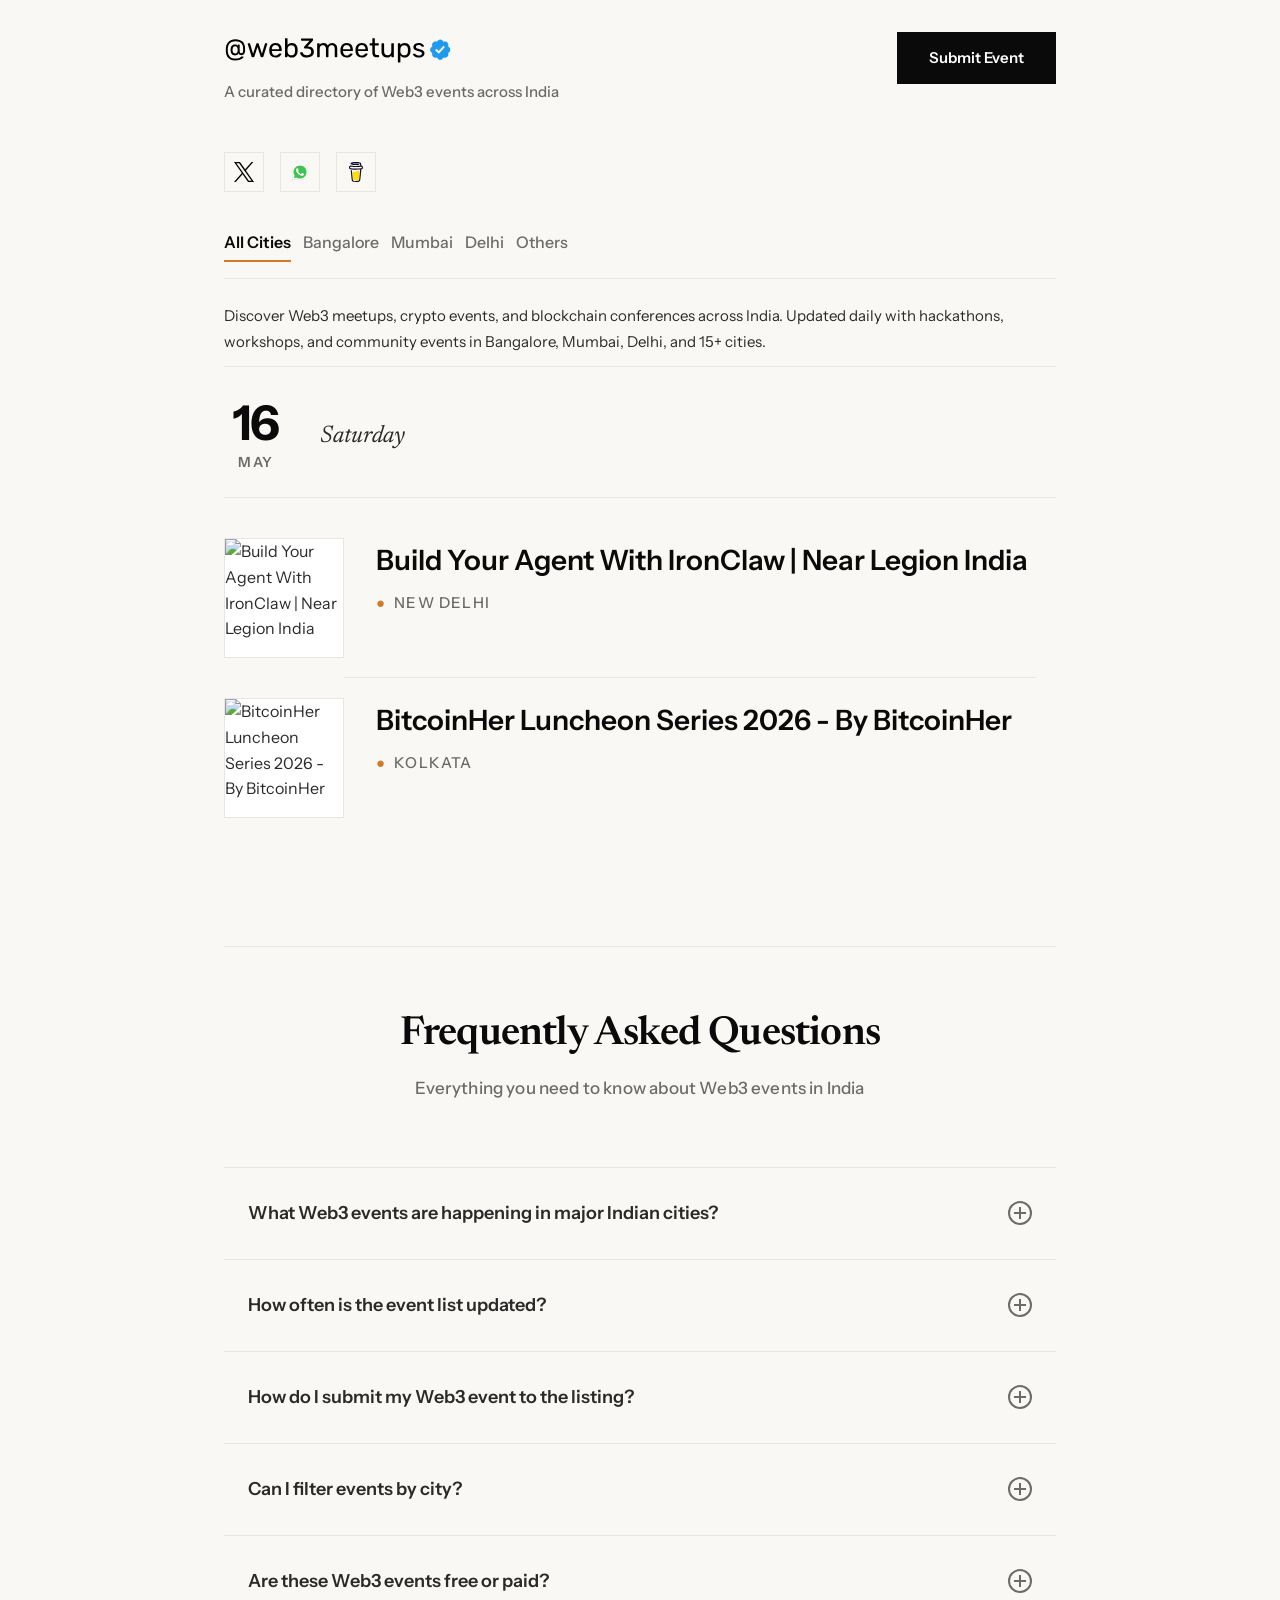
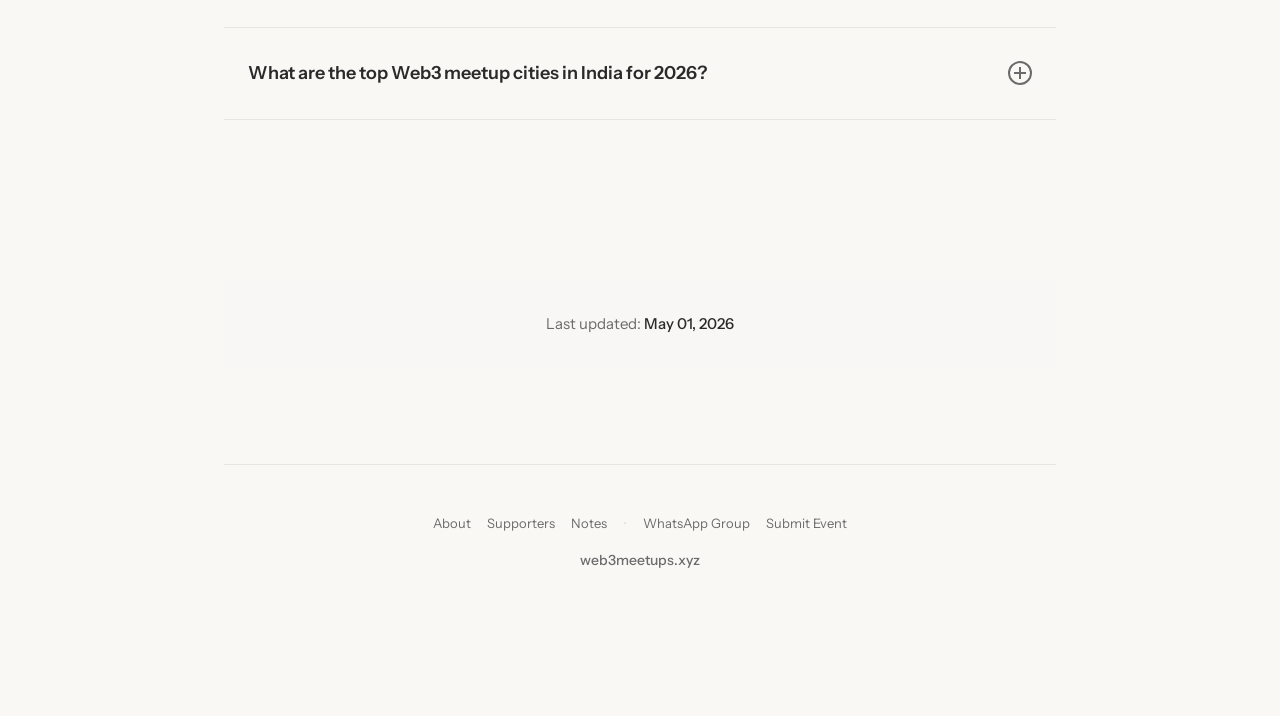
==== commit c462a1d3: "updated by bot" ====
--- a/index.html
+++ b/index.html
@@ -57,6 +57,29 @@
             },
             "image": "https://images.lumacdn.com/cdn-cgi/image/format=auto,fit=cover,dpr=2,anim=false,background=white,quality=75,width=80,height=80/event-covers/pi/87861303-ce24-4a51-b5f6-60b856275acd.png",
             "url": "https://t.ly/YUs1x"
+          },
+          {
+            "@type": "Event",
+            "name": "BitcoinHer Luncheon Series 2026 - By BitcoinHer",
+            "startDate": "2026-05-16",
+            "location": {
+              "@type": "Place",
+              "name": "Kolkata",
+              "address": {
+                "@type": "PostalAddress",
+                "addressLocality": "Kolkata",
+                "addressCountry": "IN"
+              }
+            },
+            "eventAttendanceMode": "https://schema.org/OfflineEventAttendanceMode",
+            "eventStatus": "https://schema.org/EventScheduled",
+            "organizer": {
+              "@type": "Organization",
+              "name": "Web3 Meetups",
+              "url": "https://web3meetups.xyz"
+            },
+            "image": "https://images.lumacdn.com/cdn-cgi/image/format=auto,fit=cover,dpr=2,anim=false,background=white,quality=75,width=80,height=80/event-covers/12/a816009c-f009-4c94-b809-44e34c962978.png",
+            "url": "https://t.ly/LJxwj"
           }
         ]
       }
@@ -208,6 +231,25 @@
                     <p class="event-meta"><span class="event-venue">New Delhi</span></p>
                   </div>
                 </article>
+                <article class="event" data-city="others">
+                  <div class="event-visual">
+                    <img
+                      alt="BitcoinHer Luncheon Series 2026 - By BitcoinHer"
+                      class="event-cover"
+                      height="80"
+                      loading="lazy"
+                      src="https://images.lumacdn.com/cdn-cgi/image/format=auto,fit=cover,dpr=2,anim=false,background=white,quality=75,width=80,height=80/event-covers/12/a816009c-f009-4c94-b809-44e34c962978.png"
+                      width="80" />
+                  </div>
+                  <div class="event-details">
+                    <h3 class="event-name">
+                      <a href="https://t.ly/LJxwj" rel="noopener noreferrer" target="_blank"
+                        >BitcoinHer Luncheon Series 2026 - By BitcoinHer</a
+                      >
+                    </h3>
+                    <p class="event-meta"><span class="event-venue">Kolkata</span></p>
+                  </div>
+                </article>
               </div>
             </section>
           </main>
@@ -317,7 +359,7 @@
                 margin: 0;
               ">
               Last updated:
-              <time datetime="2026-04-30" style="font-weight: 500; color: #2a2a2a">April 30, 2026</time>
+              <time datetime="2026-05-01" style="font-weight: 500; color: #2a2a2a">May 01, 2026</time>
             </p>
           </aside>
           <!-- Footer -->
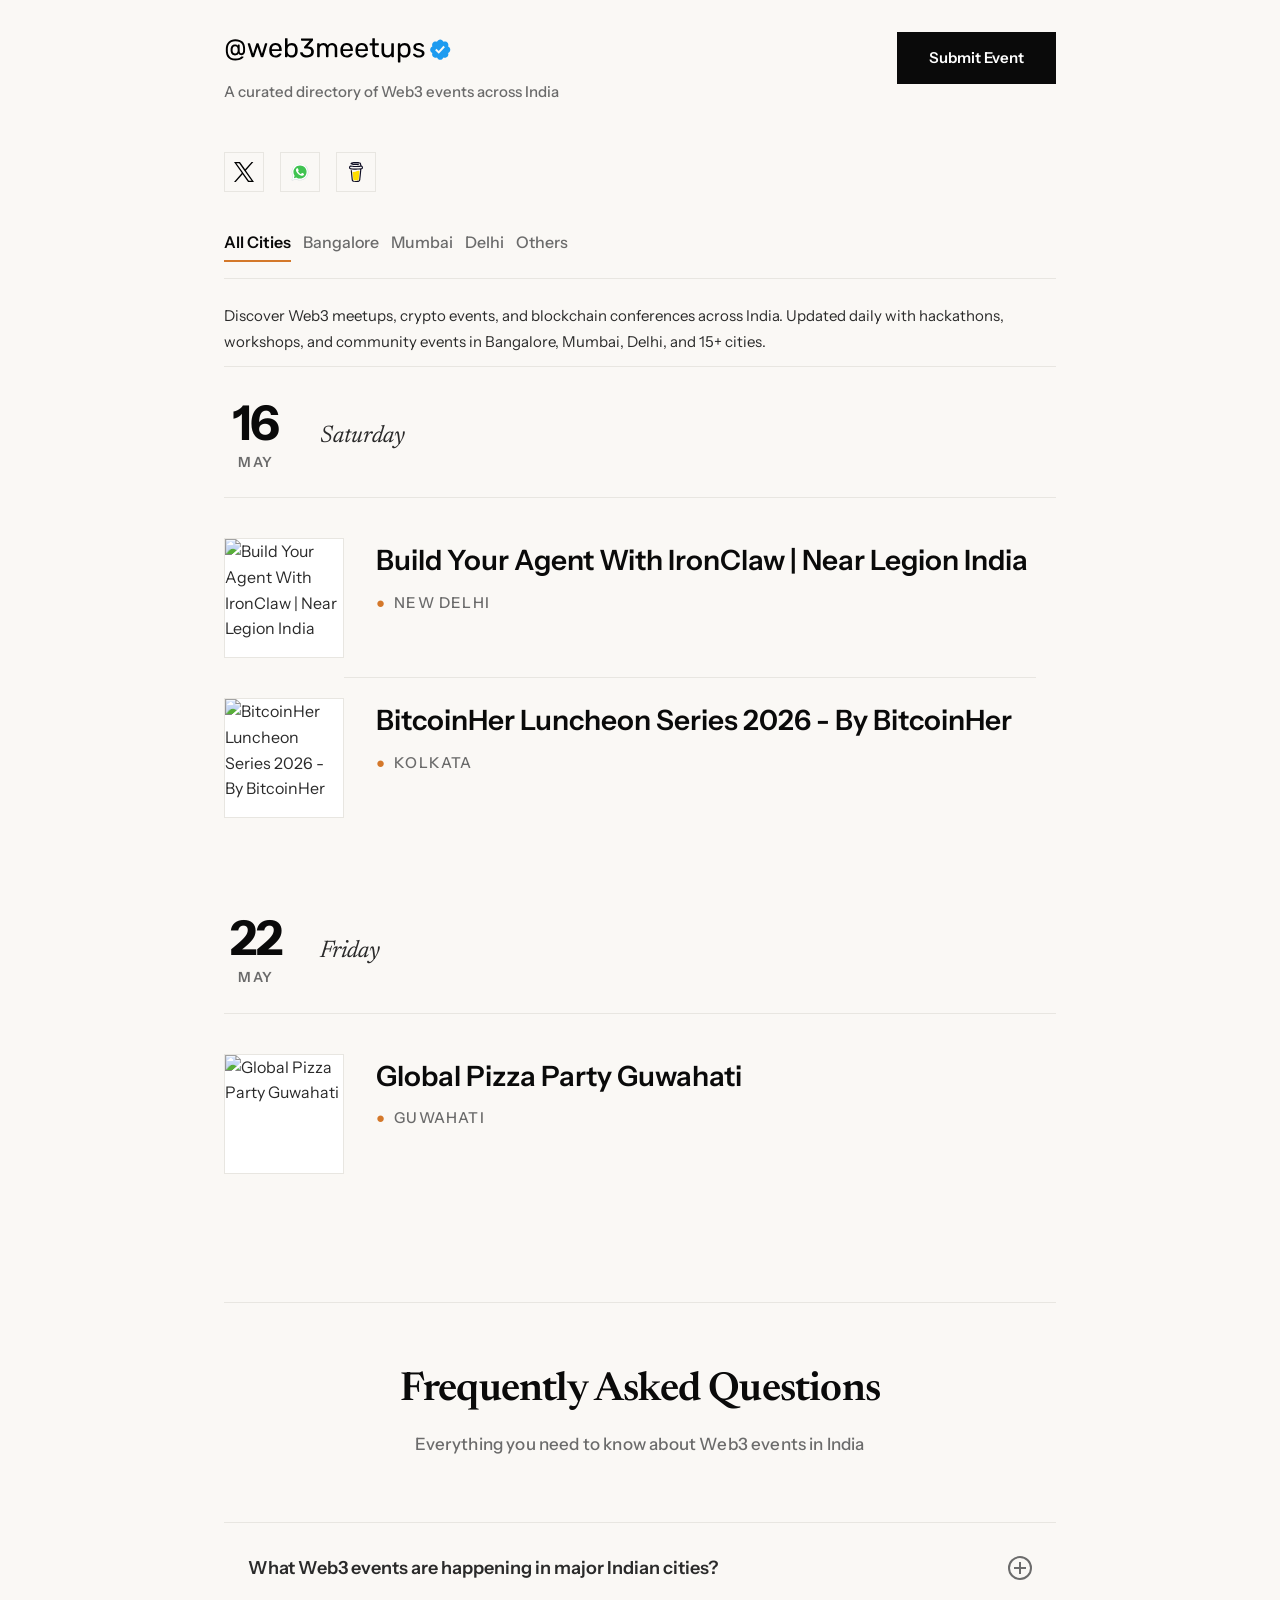
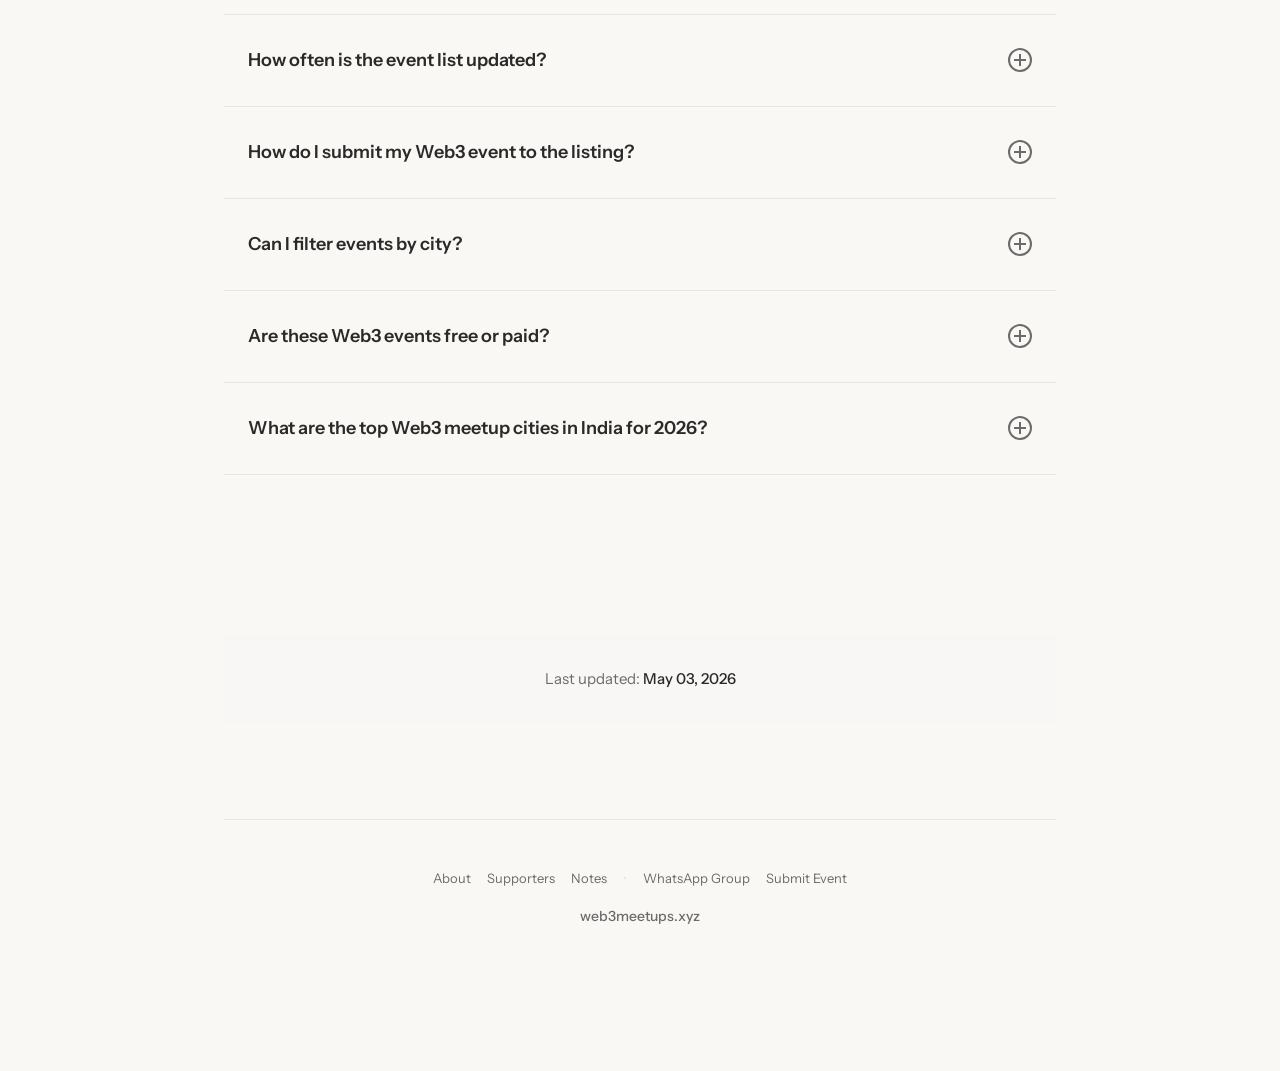
==== commit 3bdfff60: "Add Global Pizza Party Guwahati" ====
--- a/index.html
+++ b/index.html
@@ -1,389 +1,361 @@
-<!doctype html>
+<!DOCTYPE html>
 <html lang="en">
-  <head>
-    <meta charset="utf-8" />
-    <meta content="IE=edge,chrome=1" http-equiv="X-UA-Compatible" />
-    <meta content="text/html;charset=utf-8" http-equiv="Content-Type" />
-    <meta content="width=device-width, initial-scale=1.0" name="viewport" />
-    <!-- Basic SEO Meta Tags -->
-    <title>Web3 Meetups - Find crypto events in India</title>
-    <meta
-      content="Discover Web3 meetups and crypto events across India. Updated daily with blockchain conferences in Bangalore, Mumbai, Delhi, and 10+ cities nationwide."
-      name="description" />
-    <meta content="web3meetups" name="author" />
-    <meta content="index,follow" name="robots" />
-    <link href="https://web3meetups.xyz" rel="canonical" />
-    <!-- Favicons & Manifest -->
-    <link
-      href="data:image/svg+xzml,&lt;svg xmlns=%22http://www.w3.org/2000/svg%22 viewBox=%2210 0 100 100%22&gt;&lt;text y=%22.90em%22 font-size=%2290%22&gt;🚀&lt;/text&gt;&lt;/svg&gt;"
-      rel="icon" />
-    <link href="https://raw.githubusercontent.com/gary149/rocket-emoji/master/favicon.ico" rel="icon" sizes="any" />
-    <link href="./images/apple-touch-icon.png" rel="apple-touch-icon" sizes="180x180" />
-    <link href="/site.webmanifest" rel="manifest" />
-    <!-- Google Site Verification -->
-    <meta content="Rdgy8_ineRubBxZO0i2PmFa5LcRwSWbAAM1D49jBoOw" name="google-site-verification" />
-    <!-- Structured Data (Schema.org JSON-LD) -->
+<head>
+<meta charset="utf-8"/>
+<meta content="IE=edge,chrome=1" http-equiv="X-UA-Compatible"/>
+<meta content="text/html;charset=utf-8" http-equiv="Content-Type"/>
+<meta content="width=device-width, initial-scale=1.0" name="viewport"/>
+<!-- Basic SEO Meta Tags -->
+<title>Web3 Meetups - Find crypto events in India</title>
+<meta content="Discover Web3 meetups and crypto events across India. Updated daily with blockchain conferences in Bangalore, Mumbai, Delhi, and 10+ cities nationwide." name="description"/>
+<meta content="web3meetups" name="author"/>
+<meta content="index,follow" name="robots"/>
+<link href="https://web3meetups.xyz" rel="canonical"/>
+<!-- Favicons & Manifest -->
+<link href="data:image/svg+xzml,&lt;svg xmlns=%22http://www.w3.org/2000/svg%22 viewBox=%2210 0 100 100%22&gt;&lt;text y=%22.90em%22 font-size=%2290%22&gt;🚀&lt;/text&gt;&lt;/svg&gt;" rel="icon"/>
+<link href="https://raw.githubusercontent.com/gary149/rocket-emoji/master/favicon.ico" rel="icon" sizes="any"/>
+<link href="./images/apple-touch-icon.png" rel="apple-touch-icon" sizes="180x180"/>
+<link href="/site.webmanifest" rel="manifest"/>
+<!-- Google Site Verification -->
+<meta content="Rdgy8_ineRubBxZO0i2PmFa5LcRwSWbAAM1D49jBoOw" name="google-site-verification"/>
+<!-- Structured Data (Schema.org JSON-LD) -->
     <script type="application/ld+json">
       {
-        "@context": "https://schema.org",
-        "@graph": [
-          {
-            "@type": "Organization",
-            "name": "Web3 Meetups",
-            "url": "https://web3meetups.xyz",
-            "logo": "https://web3meetups.xyz/images/web3meetups-logo.svg",
-            "sameAs": ["https://x.com/web3meetups"],
-            "description": "A curated directory of Web3 events across India"
-          },
-          {
-            "@type": "Event",
-            "name": "Build Your Agent With IronClaw | Near Legion India",
-            "startDate": "2026-05-16",
-            "location": {
-              "@type": "Place",
-              "name": "New Delhi",
-              "address": {
-                "@type": "PostalAddress",
-                "addressLocality": "New Delhi",
-                "addressCountry": "IN"
-              }
+      "@context": "https://schema.org",
+      "@graph": [
+            {
+                  "@type": "Organization",
+                  "name": "Web3 Meetups",
+                  "url": "https://web3meetups.xyz",
+                  "logo": "https://web3meetups.xyz/images/web3meetups-logo.svg",
+                  "sameAs": [
+                        "https://x.com/web3meetups"
+                  ],
+                  "description": "A curated directory of Web3 events across India"
             },
-            "eventAttendanceMode": "https://schema.org/OfflineEventAttendanceMode",
-            "eventStatus": "https://schema.org/EventScheduled",
-            "organizer": {
-              "@type": "Organization",
-              "name": "Web3 Meetups",
-              "url": "https://web3meetups.xyz"
+            {
+                  "@type": "Event",
+                  "name": "Build Your Agent With IronClaw | Near Legion India",
+                  "startDate": "2026-05-16",
+                  "location": {
+                        "@type": "Place",
+                        "name": "New Delhi",
+                        "address": {
+                              "@type": "PostalAddress",
+                              "addressLocality": "New Delhi",
+                              "addressCountry": "IN"
+                        }
+                  },
+                  "eventAttendanceMode": "https://schema.org/OfflineEventAttendanceMode",
+                  "eventStatus": "https://schema.org/EventScheduled",
+                  "organizer": {
+                        "@type": "Organization",
+                        "name": "Web3 Meetups",
+                        "url": "https://web3meetups.xyz"
+                  },
+                  "image": "https://images.lumacdn.com/cdn-cgi/image/format=auto,fit=cover,dpr=2,anim=false,background=white,quality=75,width=80,height=80/event-covers/pi/87861303-ce24-4a51-b5f6-60b856275acd.png",
+                  "url": "https://t.ly/YUs1x"
             },
-            "image": "https://images.lumacdn.com/cdn-cgi/image/format=auto,fit=cover,dpr=2,anim=false,background=white,quality=75,width=80,height=80/event-covers/pi/87861303-ce24-4a51-b5f6-60b856275acd.png",
-            "url": "https://t.ly/YUs1x"
-          },
-          {
-            "@type": "Event",
-            "name": "BitcoinHer Luncheon Series 2026 - By BitcoinHer",
-            "startDate": "2026-05-16",
-            "location": {
-              "@type": "Place",
-              "name": "Kolkata",
-              "address": {
-                "@type": "PostalAddress",
-                "addressLocality": "Kolkata",
-                "addressCountry": "IN"
-              }
+            {
+                  "@type": "Event",
+                  "name": "BitcoinHer Luncheon Series 2026 - By BitcoinHer",
+                  "startDate": "2026-05-16",
+                  "location": {
+                        "@type": "Place",
+                        "name": "Kolkata",
+                        "address": {
+                              "@type": "PostalAddress",
+                              "addressLocality": "Kolkata",
+                              "addressCountry": "IN"
+                        }
+                  },
+                  "eventAttendanceMode": "https://schema.org/OfflineEventAttendanceMode",
+                  "eventStatus": "https://schema.org/EventScheduled",
+                  "organizer": {
+                        "@type": "Organization",
+                        "name": "Web3 Meetups",
+                        "url": "https://web3meetups.xyz"
+                  },
+                  "image": "https://images.lumacdn.com/cdn-cgi/image/format=auto,fit=cover,dpr=2,anim=false,background=white,quality=75,width=80,height=80/event-covers/12/a816009c-f009-4c94-b809-44e34c962978.png",
+                  "url": "https://t.ly/LJxwj"
             },
-            "eventAttendanceMode": "https://schema.org/OfflineEventAttendanceMode",
-            "eventStatus": "https://schema.org/EventScheduled",
-            "organizer": {
-              "@type": "Organization",
-              "name": "Web3 Meetups",
-              "url": "https://web3meetups.xyz"
-            },
-            "image": "https://images.lumacdn.com/cdn-cgi/image/format=auto,fit=cover,dpr=2,anim=false,background=white,quality=75,width=80,height=80/event-covers/12/a816009c-f009-4c94-b809-44e34c962978.png",
-            "url": "https://t.ly/LJxwj"
-          }
-        ]
-      }
+            {
+                  "@type": "Event",
+                  "name": "Global Pizza Party Guwahati",
+                  "startDate": "2026-05-22",
+                  "location": {
+                        "@type": "Place",
+                        "name": "Guwahati",
+                        "address": {
+                              "@type": "PostalAddress",
+                              "addressLocality": "Guwahati",
+                              "addressCountry": "IN"
+                        }
+                  },
+                  "eventAttendanceMode": "https://schema.org/OfflineEventAttendanceMode",
+                  "eventStatus": "https://schema.org/EventScheduled",
+                  "organizer": {
+                        "@type": "Organization",
+                        "name": "Web3 Meetups",
+                        "url": "https://web3meetups.xyz"
+                  },
+                  "image": "https://znpiwdvvsqaxuskpfleo.supabase.co/storage/v1/object/public/event-images/1777820982392-6dww4.png",
+                  "url": "https://www.rsv.pizza/guwahati"
+            }
+      ]
+}
     </script>
-    <!-- Open Graph Meta Tags -->
-    <meta content="Web3 Meetups - All Meetups in India." property="og:title" />
-    <meta content="https://web3meetups.xyz" property="og:url" />
-    <meta content="website" property="og:type" />
-    <meta content="Find all Web3 events in India." property="og:description" />
-    <meta content="https://i.postimg.cc/63f5xwtj/web3meetups-og-image.jpg" property="og:image" />
-    <meta content="https://i.postimg.cc/63f5xwtj/web3meetups-og-image.jpg" property="og:image:secure_url" />
-    <meta content="1200" property="og:image:width" />
-    <meta content="630" property="og:image:height" />
-    <meta content="image/jpeg" property="og:image:type" />
-    <meta content="https://web3meetups.xyz" property="website:publisher" />
-    <!-- Twitter Card Meta Tags -->
-    <meta content="summary_large_image" name="twitter:card" />
-    <meta content="web3meetups.xyz" name="twitter:domain" />
-    <meta content="https://web3meetups.xyz" name="twitter:url" />
-    <meta content="Web3 Meetups - web3 events in India." name="twitter:title" />
-    <meta content="Find all Web3 Meetups and Crypto Events across India." name="twitter:description" />
-    <meta content="@web3meetups" name="twitter:site" />
-    <meta content="@web3meetups" name="twitter:creator" />
-    <meta content="https://i.postimg.cc/Qtnw6tJW/twitter-og.png" name="twitter:image" />
-    <meta content="Cover Image of web3meetups.xyz" name="twitter:image:alt" />
-    <!-- Analytics Scripts -->
-    <script
-      data-website-id="111764b4-9e6c-40c3-97e1-c6fd67d972ff"
-      defer=""
-      src="https://cloud.umami.is/script.js"></script>
-    <!-- Fonts -->
-    <link href="https://fonts.googleapis.com" rel="preconnect" />
-    <link crossorigin="" href="https://fonts.gstatic.com" rel="preconnect" />
-    <!-- Preconnect for critical origins -->
-    <link crossorigin="" href="https://images.lumacdn.com" rel="preconnect" />
-    <link crossorigin="" href="https://i.postimg.cc" rel="preconnect" />
-    <link href="https://cloud.umami.is" rel="preconnect" />
-    <link href="https://api-gateway.umami.dev" rel="preconnect" />
-    <link href="https://t.ly" rel="preconnect" />
-    <link href="https://scripts.simpleanalyticscdn.com" rel="preconnect" />
-    <link
-      href="https://fonts.googleapis.com/css2?family=Instrument+Sans:wght@400;500;600;700&amp;family=Newsreader:ital,wght@0,400;0,600;1,400&amp;display=swap"
-      media="print"
-      onload="this.media = 'all'"
-      rel="stylesheet" />
-    <noscript
-      ><link
-        href="https://fonts.googleapis.com/css2?family=Instrument+Sans:wght@400;500;600;700&amp;family=Newsreader:ital,wght@0,400;0,600;1,400&amp;display=swap"
-        rel="stylesheet"
-    /></noscript>
-    <!-- CSS -->
-    <link as="style" href="./css/style.css" rel="preload" />
-    <link href="./css/style.css" rel="stylesheet" />
-  </head>
-  <body>
-    <div class="page-wrapper">
-      <div class="feed-container">
-        <div class="wrapper">
-          <!-- Hidden H1 for SEO -->
-          <h1 class="seo-h1">Web3 Meetups &amp; Crypto Events in India</h1>
-          <!-- Header -->
-          <header>
-            <div class="masthead">
-              <div class="logo-section">
-                <img alt="web3meetups" class="site-logo" height="40" src="images/web3meetups-logo.svg" width="150" />
-                <p class="tagline">A curated directory of Web3 events across India</p>
-              </div>
-              <a class="action-button" href="https://tally.so/r/mBBEl5" rel="noopener noreferrer" target="_blank"
-                >Submit Event</a
-              >
-            </div>
-            <!-- Social Links -->
-            <div class="header-social">
-              <a class="header-social-link" href="https://x.com/web3meetups" rel="noopener noreferrer" target="_blank">
-                <img alt="Twitter" class="social-icon-img" height="24" src="images/twitter-logo.svg" width="24" />
-              </a>
-              <a
-                class="header-social-link"
-                href="https://chat.whatsapp.com/L2iZG8fh7ep8qtV5J5OgSu"
-                rel="noopener noreferrer"
-                target="_blank">
-                <img alt="WhatsApp" class="social-icon-img" height="24" src="images/whatsapp-logo.svg" width="24" />
-              </a>
-              <a
-                class="header-social-link"
-                href="https://www.buymeacoffee.com/web3meetups"
-                rel="noopener noreferrer"
-                target="_blank">
-                <img
-                  alt="Buy Me a Coffee"
-                  class="social-icon-img"
-                  height="24"
-                  src="images/buymeacoffee-logo.svg"
-                  width="24" />
-              </a>
-            </div>
-            <!-- City Filter Navigation -->
-            <nav class="navigation">
-              <ul class="city-filters">
-                <li>
-                  <button class="city-filter active" data-city="all" type="button">All Cities</button>
-                </li>
-                <li>
-                  <button class="city-filter" data-city="bangalore" type="button">Bangalore</button>
-                </li>
-                <li>
-                  <button class="city-filter" data-city="mumbai" type="button">Mumbai</button>
-                </li>
-                <li>
-                  <button class="city-filter" data-city="delhi" type="button">Delhi</button>
-                </li>
-                <li>
-                  <button class="city-filter" data-city="others" type="button">Others</button>
-                </li>
-              </ul>
-            </nav>
-          </header>
-          <!-- Introductory Content Section -->
-          <div class="intro-section">
-            <p>
+<!-- Open Graph Meta Tags -->
+<meta content="Web3 Meetups - All Meetups in India." property="og:title"/>
+<meta content="https://web3meetups.xyz" property="og:url"/>
+<meta content="website" property="og:type"/>
+<meta content="Find all Web3 events in India." property="og:description"/>
+<meta content="https://i.postimg.cc/63f5xwtj/web3meetups-og-image.jpg" property="og:image"/>
+<meta content="https://i.postimg.cc/63f5xwtj/web3meetups-og-image.jpg" property="og:image:secure_url"/>
+<meta content="1200" property="og:image:width"/>
+<meta content="630" property="og:image:height"/>
+<meta content="image/jpeg" property="og:image:type"/>
+<meta content="https://web3meetups.xyz" property="website:publisher"/>
+<!-- Twitter Card Meta Tags -->
+<meta content="summary_large_image" name="twitter:card"/>
+<meta content="web3meetups.xyz" name="twitter:domain"/>
+<meta content="https://web3meetups.xyz" name="twitter:url"/>
+<meta content="Web3 Meetups - web3 events in India." name="twitter:title"/>
+<meta content="Find all Web3 Meetups and Crypto Events across India." name="twitter:description"/>
+<meta content="@web3meetups" name="twitter:site"/>
+<meta content="@web3meetups" name="twitter:creator"/>
+<meta content="https://i.postimg.cc/Qtnw6tJW/twitter-og.png" name="twitter:image"/>
+<meta content="Cover Image of web3meetups.xyz" name="twitter:image:alt"/>
+<!-- Analytics Scripts -->
+<script data-website-id="111764b4-9e6c-40c3-97e1-c6fd67d972ff" defer="" src="https://cloud.umami.is/script.js"></script>
+<!-- Fonts -->
+<link href="https://fonts.googleapis.com" rel="preconnect"/>
+<link crossorigin="" href="https://fonts.gstatic.com" rel="preconnect"/>
+<!-- Preconnect for critical origins -->
+<link crossorigin="" href="https://images.lumacdn.com" rel="preconnect"/>
+<link crossorigin="" href="https://i.postimg.cc" rel="preconnect"/>
+<link href="https://cloud.umami.is" rel="preconnect"/>
+<link href="https://api-gateway.umami.dev" rel="preconnect"/>
+<link href="https://t.ly" rel="preconnect"/>
+<link href="https://scripts.simpleanalyticscdn.com" rel="preconnect"/>
+<link href="https://fonts.googleapis.com/css2?family=Instrument+Sans:wght@400;500;600;700&amp;family=Newsreader:ital,wght@0,400;0,600;1,400&amp;display=swap" media="print" onload="this.media = 'all'" rel="stylesheet"/>
+<noscript><link href="https://fonts.googleapis.com/css2?family=Instrument+Sans:wght@400;500;600;700&amp;family=Newsreader:ital,wght@0,400;0,600;1,400&amp;display=swap" rel="stylesheet"/></noscript>
+<!-- CSS -->
+<link as="style" href="./css/style.css" rel="preload"/>
+<link href="./css/style.css" rel="stylesheet"/>
+</head>
+<body>
+<div class="page-wrapper">
+<div class="feed-container">
+<div class="wrapper">
+<!-- Hidden H1 for SEO -->
+<h1 class="seo-h1">Web3 Meetups &amp; Crypto Events in India</h1>
+<!-- Header -->
+<header>
+<div class="masthead">
+<div class="logo-section">
+<img alt="web3meetups" class="site-logo" height="40" src="images/web3meetups-logo.svg" width="150"/>
+<p class="tagline">A curated directory of Web3 events across India</p>
+</div>
+<a class="action-button" href="https://tally.so/r/mBBEl5" rel="noopener noreferrer" target="_blank">Submit Event</a>
+</div>
+<!-- Social Links -->
+<div class="header-social">
+<a class="header-social-link" href="https://x.com/web3meetups" rel="noopener noreferrer" target="_blank">
+<img alt="Twitter" class="social-icon-img" height="24" src="images/twitter-logo.svg" width="24"/>
+</a>
+<a class="header-social-link" href="https://chat.whatsapp.com/L2iZG8fh7ep8qtV5J5OgSu" rel="noopener noreferrer" target="_blank">
+<img alt="WhatsApp" class="social-icon-img" height="24" src="images/whatsapp-logo.svg" width="24"/>
+</a>
+<a class="header-social-link" href="https://www.buymeacoffee.com/web3meetups" rel="noopener noreferrer" target="_blank">
+<img alt="Buy Me a Coffee" class="social-icon-img" height="24" src="images/buymeacoffee-logo.svg" width="24"/>
+</a>
+</div>
+<!-- City Filter Navigation -->
+<nav class="navigation">
+<ul class="city-filters">
+<li>
+<button class="city-filter active" data-city="all" type="button">All Cities</button>
+</li>
+<li>
+<button class="city-filter" data-city="bangalore" type="button">Bangalore</button>
+</li>
+<li>
+<button class="city-filter" data-city="mumbai" type="button">Mumbai</button>
+</li>
+<li>
+<button class="city-filter" data-city="delhi" type="button">Delhi</button>
+</li>
+<li>
+<button class="city-filter" data-city="others" type="button">Others</button>
+</li>
+</ul>
+</nav>
+</header>
+<!-- Introductory Content Section -->
+<div class="intro-section">
+<p>
               Discover Web3 meetups, crypto events, and blockchain conferences across India. Updated daily with
               hackathons, workshops, and community events in Bangalore, Mumbai, Delhi, and 15+ cities.
             </p>
-          </div>
-          <!-- Main Event Feed -->
-          <main class="content">
-            <section class="calendar-section" data-city="others">
-              <div class="section-header">
-                <div class="date-block"><span class="date-number">16</span><span class="date-month">May</span></div>
-                <h2 class="day-name">Saturday</h2>
-              </div>
-              <div class="event-list">
-                <article class="event" data-city="others">
-                  <div class="event-visual">
-                    <img
-                      alt="Build Your Agent With IronClaw | Near Legion India"
-                      class="event-cover"
-                      height="80"
-                      loading="lazy"
-                      src="https://images.lumacdn.com/cdn-cgi/image/format=auto,fit=cover,dpr=2,anim=false,background=white,quality=75,width=80,height=80/event-covers/pi/87861303-ce24-4a51-b5f6-60b856275acd.png"
-                      width="80" />
-                  </div>
-                  <div class="event-details">
-                    <h3 class="event-name">
-                      <a href="https://t.ly/YUs1x" rel="noopener noreferrer" target="_blank"
-                        >Build Your Agent With IronClaw | Near Legion India</a
-                      >
-                    </h3>
-                    <p class="event-meta"><span class="event-venue">New Delhi</span></p>
-                  </div>
-                </article>
-                <article class="event" data-city="others">
-                  <div class="event-visual">
-                    <img
-                      alt="BitcoinHer Luncheon Series 2026 - By BitcoinHer"
-                      class="event-cover"
-                      height="80"
-                      loading="lazy"
-                      src="https://images.lumacdn.com/cdn-cgi/image/format=auto,fit=cover,dpr=2,anim=false,background=white,quality=75,width=80,height=80/event-covers/12/a816009c-f009-4c94-b809-44e34c962978.png"
-                      width="80" />
-                  </div>
-                  <div class="event-details">
-                    <h3 class="event-name">
-                      <a href="https://t.ly/LJxwj" rel="noopener noreferrer" target="_blank"
-                        >BitcoinHer Luncheon Series 2026 - By BitcoinHer</a
-                      >
-                    </h3>
-                    <p class="event-meta"><span class="event-venue">Kolkata</span></p>
-                  </div>
-                </article>
-              </div>
-            </section>
-          </main>
-          <!-- FAQ Section -->
-          <section class="faq-section">
-            <div class="faq-header">
-              <h2 class="faq-title">Frequently Asked Questions</h2>
-              <p class="faq-subtitle">Everything you need to know about Web3 events in India</p>
-            </div>
-            <div class="faq-list">
-              <details class="faq-item">
-                <summary class="faq-question">
-                  <span class="faq-q-text">What Web3 events are happening in major Indian cities?</span>
-                  <span aria-hidden="true" class="faq-toggle"></span>
-                </summary>
-                <div class="faq-answer">
-                  <p>
+</div>
+<!-- Main Event Feed -->
+<main class="content">
+<section class="calendar-section" data-city="others">
+<div class="section-header">
+<div class="date-block"><span class="date-number">16</span><span class="date-month">May</span></div>
+<h2 class="day-name">Saturday</h2>
+</div>
+<div class="event-list">
+<article class="event" data-city="others">
+<div class="event-visual">
+<img alt="Build Your Agent With IronClaw | Near Legion India" class="event-cover" height="80" loading="lazy" src="https://images.lumacdn.com/cdn-cgi/image/format=auto,fit=cover,dpr=2,anim=false,background=white,quality=75,width=80,height=80/event-covers/pi/87861303-ce24-4a51-b5f6-60b856275acd.png" width="80"/>
+</div>
+<div class="event-details">
+<h3 class="event-name">
+<a href="https://t.ly/YUs1x" rel="noopener noreferrer" target="_blank">Build Your Agent With IronClaw | Near Legion India</a>
+</h3>
+<p class="event-meta"><span class="event-venue">New Delhi</span></p>
+</div>
+</article>
+<article class="event" data-city="others">
+<div class="event-visual">
+<img alt="BitcoinHer Luncheon Series 2026 - By BitcoinHer" class="event-cover" height="80" loading="lazy" src="https://images.lumacdn.com/cdn-cgi/image/format=auto,fit=cover,dpr=2,anim=false,background=white,quality=75,width=80,height=80/event-covers/12/a816009c-f009-4c94-b809-44e34c962978.png" width="80"/>
+</div>
+<div class="event-details">
+<h3 class="event-name">
+<a href="https://t.ly/LJxwj" rel="noopener noreferrer" target="_blank">BitcoinHer Luncheon Series 2026 - By BitcoinHer</a>
+</h3>
+<p class="event-meta"><span class="event-venue">Kolkata</span></p>
+</div>
+</article>
+</div>
+</section>
+<section class="calendar-section" data-city="others"><div class="section-header"><div class="date-block"><span class="date-number">22</span><span class="date-month">May</span></div><h2 class="day-name">Friday</h2></div><div class="event-list"><article class="event" data-city="others"><div class="event-visual"><img alt="Global Pizza Party Guwahati" class="event-cover" height="80" loading="lazy" src="https://znpiwdvvsqaxuskpfleo.supabase.co/storage/v1/object/public/event-images/1777820982392-6dww4.png" width="80"/></div><div class="event-details"><h3 class="event-name"><a href="https://www.rsv.pizza/guwahati" rel="noopener noreferrer" target="_blank">Global Pizza Party Guwahati</a></h3><p class="event-meta"><span class="event-venue">Guwahati</span></p></div></article></div></section></main>
+<!-- FAQ Section -->
+<section class="faq-section">
+<div class="faq-header">
+<h2 class="faq-title">Frequently Asked Questions</h2>
+<p class="faq-subtitle">Everything you need to know about Web3 events in India</p>
+</div>
+<div class="faq-list">
+<details class="faq-item">
+<summary class="faq-question">
+<span class="faq-q-text">What Web3 events are happening in major Indian cities?</span>
+<span aria-hidden="true" class="faq-toggle"></span>
+</summary>
+<div class="faq-answer">
+<p>
                     We list events across all major tech hubs in India. The city filters at the top let you view events
                     in Bangalore, Mumbai, Delhi NCR, Pune, Hyderabad, Chennai, and over 10 other cities. Each listing
                     shows the city, date, and venue details you need.
                   </p>
-                </div>
-              </details>
-              <details class="faq-item">
-                <summary class="faq-question">
-                  <span class="faq-q-text">How often is the event list updated?</span>
-                  <span aria-hidden="true" class="faq-toggle"></span>
-                </summary>
-                <div class="faq-answer">
-                  <p>
+</div>
+</details>
+<details class="faq-item">
+<summary class="faq-question">
+<span class="faq-q-text">How often is the event list updated?</span>
+<span aria-hidden="true" class="faq-toggle"></span>
+</summary>
+<div class="faq-answer">
+<p>
                     We update this directory daily. New meetups, hackathons, and conferences are added as soon as
                     organizers announce them. Check the "Last Updated" timestamp at the bottom of the page to see when
                     listings were last refreshed. Follow us on
                     <a href="https://x.com/web3meetups" rel="noopener" target="_blank">Twitter</a> for real-time
                     announcements.
                   </p>
-                </div>
-              </details>
-              <details class="faq-item">
-                <summary class="faq-question">
-                  <span class="faq-q-text">How do I submit my Web3 event to the listing?</span>
-                  <span aria-hidden="true" class="faq-toggle"></span>
-                </summary>
-                <div class="faq-answer">
-                  <p>
+</div>
+</details>
+<details class="faq-item">
+<summary class="faq-question">
+<span class="faq-q-text">How do I submit my Web3 event to the listing?</span>
+<span aria-hidden="true" class="faq-toggle"></span>
+</summary>
+<div class="faq-answer">
+<p>
                     Click the "Submit Event" button at the top to add your Web3 meetup, hackathon, or conference. We
                     accept events from all Indian cities. Include the event date, city, venue details, and registration
                     link. Events are typically added within 24 hours.
                   </p>
-                </div>
-              </details>
-              <details class="faq-item">
-                <summary class="faq-question">
-                  <span class="faq-q-text">Can I filter events by city?</span>
-                  <span aria-hidden="true" class="faq-toggle"></span>
-                </summary>
-                <div class="faq-answer">
-                  <p>
+</div>
+</details>
+<details class="faq-item">
+<summary class="faq-question">
+<span class="faq-q-text">Can I filter events by city?</span>
+<span aria-hidden="true" class="faq-toggle"></span>
+</summary>
+<div class="faq-answer">
+<p>
                     Yes. Use the city filter buttons below the header to instantly filter events. Click a city name to
                     see only those events, or click "Others" for events in Pune, Hyderabad, Chennai, and more. The
                     filter works without reloading the page.
                   </p>
-                </div>
-              </details>
-              <details class="faq-item">
-                <summary class="faq-question">
-                  <span class="faq-q-text">Are these Web3 events free or paid?</span>
-                  <span aria-hidden="true" class="faq-toggle"></span>
-                </summary>
-                <div class="faq-answer">
-                  <p>
+</div>
+</details>
+<details class="faq-item">
+<summary class="faq-question">
+<span class="faq-q-text">Are these Web3 events free or paid?</span>
+<span aria-hidden="true" class="faq-toggle"></span>
+</summary>
+<div class="faq-answer">
+<p>
                     It varies by event type. Most community meetups and networking events are free to attend. Hackathons
                     typically have free registration but may require applications. Conferences and multi-day events
                     often have ticket prices, though early-bird discounts are common. Click through to each event page
                     for specific pricing and registration details.
                   </p>
-                </div>
-              </details>
-              <details class="faq-item">
-                <summary class="faq-question">
-                  <span class="faq-q-text">What are the top Web3 meetup cities in India for 2026?</span>
-                  <span aria-hidden="true" class="faq-toggle"></span>
-                </summary>
-                <div class="faq-answer">
-                  <p>India's Web3 community is spread across several major cities:</p>
-                  <ul>
-                    <li><strong>Bangalore</strong> - Most active with weekly meetups and major conferences</li>
-                    <li><strong>Mumbai</strong> - Strong DeFi and blockchain finance focus</li>
-                    <li><strong>Delhi NCR</strong> - Policy discussions and blockchain initiatives</li>
-                    <li><strong>Pune</strong> - University-driven developer communities</li>
-                    <li><strong>Hyderabad</strong> - Enterprise blockchain and Web3 infrastructure</li>
-                    <li><strong>Chennai</strong> - Growing developer ecosystem</li>
-                    <li><strong>Emerging hubs:</strong> Ahmedabad, Jaipur, Kochi, and Kolkata</li>
-                  </ul>
-                </div>
-              </details>
-            </div>
-          </section>
-          <!-- Last Updated Timestamp -->
-          <aside class="site-freshness" style="text-align: center; padding: 2rem; background: rgba(250, 248, 245, 0.5)">
-            <p
-              class="last-updated"
-              style="
-                font-family: &quot;Instrument Sans&quot;, sans-serif;
+</div>
+</details>
+<details class="faq-item">
+<summary class="faq-question">
+<span class="faq-q-text">What are the top Web3 meetup cities in India for 2026?</span>
+<span aria-hidden="true" class="faq-toggle"></span>
+</summary>
+<div class="faq-answer">
+<p>India's Web3 community is spread across several major cities:</p>
+<ul>
+<li><strong>Bangalore</strong> - Most active with weekly meetups and major conferences</li>
+<li><strong>Mumbai</strong> - Strong DeFi and blockchain finance focus</li>
+<li><strong>Delhi NCR</strong> - Policy discussions and blockchain initiatives</li>
+<li><strong>Pune</strong> - University-driven developer communities</li>
+<li><strong>Hyderabad</strong> - Enterprise blockchain and Web3 infrastructure</li>
+<li><strong>Chennai</strong> - Growing developer ecosystem</li>
+<li><strong>Emerging hubs:</strong> Ahmedabad, Jaipur, Kochi, and Kolkata</li>
+</ul>
+</div>
+</details>
+</div>
+</section>
+<!-- Last Updated Timestamp -->
+<aside class="site-freshness" style="text-align: center; padding: 2rem; background: rgba(250, 248, 245, 0.5)">
+<p class="last-updated" style='
+                font-family: "Instrument Sans", sans-serif;
                 font-size: 0.9375rem;
                 color: #6b6b6b;
                 margin: 0;
-              ">
+              '>
               Last updated:
-              <time datetime="2026-05-01" style="font-weight: 500; color: #2a2a2a">May 01, 2026</time>
-            </p>
-          </aside>
-          <!-- Footer -->
-          <footer class="colophon">
-            <nav class="footer-nav">
-              <a class="footer-link" href="about.html">About</a>
-              <a class="footer-link" href="supporters.html">Supporters</a>
-              <a class="footer-link" href="notes.html">Notes</a>
-              <span class="footer-separator">•</span>
-              <a class="footer-link" href="group.html">WhatsApp Group</a>
-              <a class="footer-link" href="form.html">Submit Event</a>
-            </nav>
-            <p class="footer-credit">web3meetups.xyz</p>
-          </footer>
-        </div>
-      </div>
-    </div>
-    <script defer="" src="script.js"></script>
-    <script async="" data-collect-dnt="true" defer="" src="https://scripts.simpleanalyticscdn.com/latest.js"></script>
-    <noscript
-      ><img
-        alt="Simple Analytics Tracking Pixel"
-        referrerpolicy="no-referrer-when-downgrade"
-        src="https://queue.simpleanalyticscdn.com/noscript.gif"
-    /></noscript>
-  </body>
+              <time datetime="2026-05-03" style="font-weight: 500; color: #2a2a2a">May 03, 2026</time>
+</p>
+</aside>
+<!-- Footer -->
+<footer class="colophon">
+<nav class="footer-nav">
+<a class="footer-link" href="about.html">About</a>
+<a class="footer-link" href="supporters.html">Supporters</a>
+<a class="footer-link" href="notes.html">Notes</a>
+<span class="footer-separator">•</span>
+<a class="footer-link" href="group.html">WhatsApp Group</a>
+<a class="footer-link" href="form.html">Submit Event</a>
+</nav>
+<p class="footer-credit">web3meetups.xyz</p>
+</footer>
+</div>
+</div>
+</div>
+<script defer="" src="script.js"></script>
+<script async="" data-collect-dnt="true" defer="" src="https://scripts.simpleanalyticscdn.com/latest.js"></script>
+<noscript><img alt="Simple Analytics Tracking Pixel" referrerpolicy="no-referrer-when-downgrade" src="https://queue.simpleanalyticscdn.com/noscript.gif"/></noscript>
+</body>
 </html>
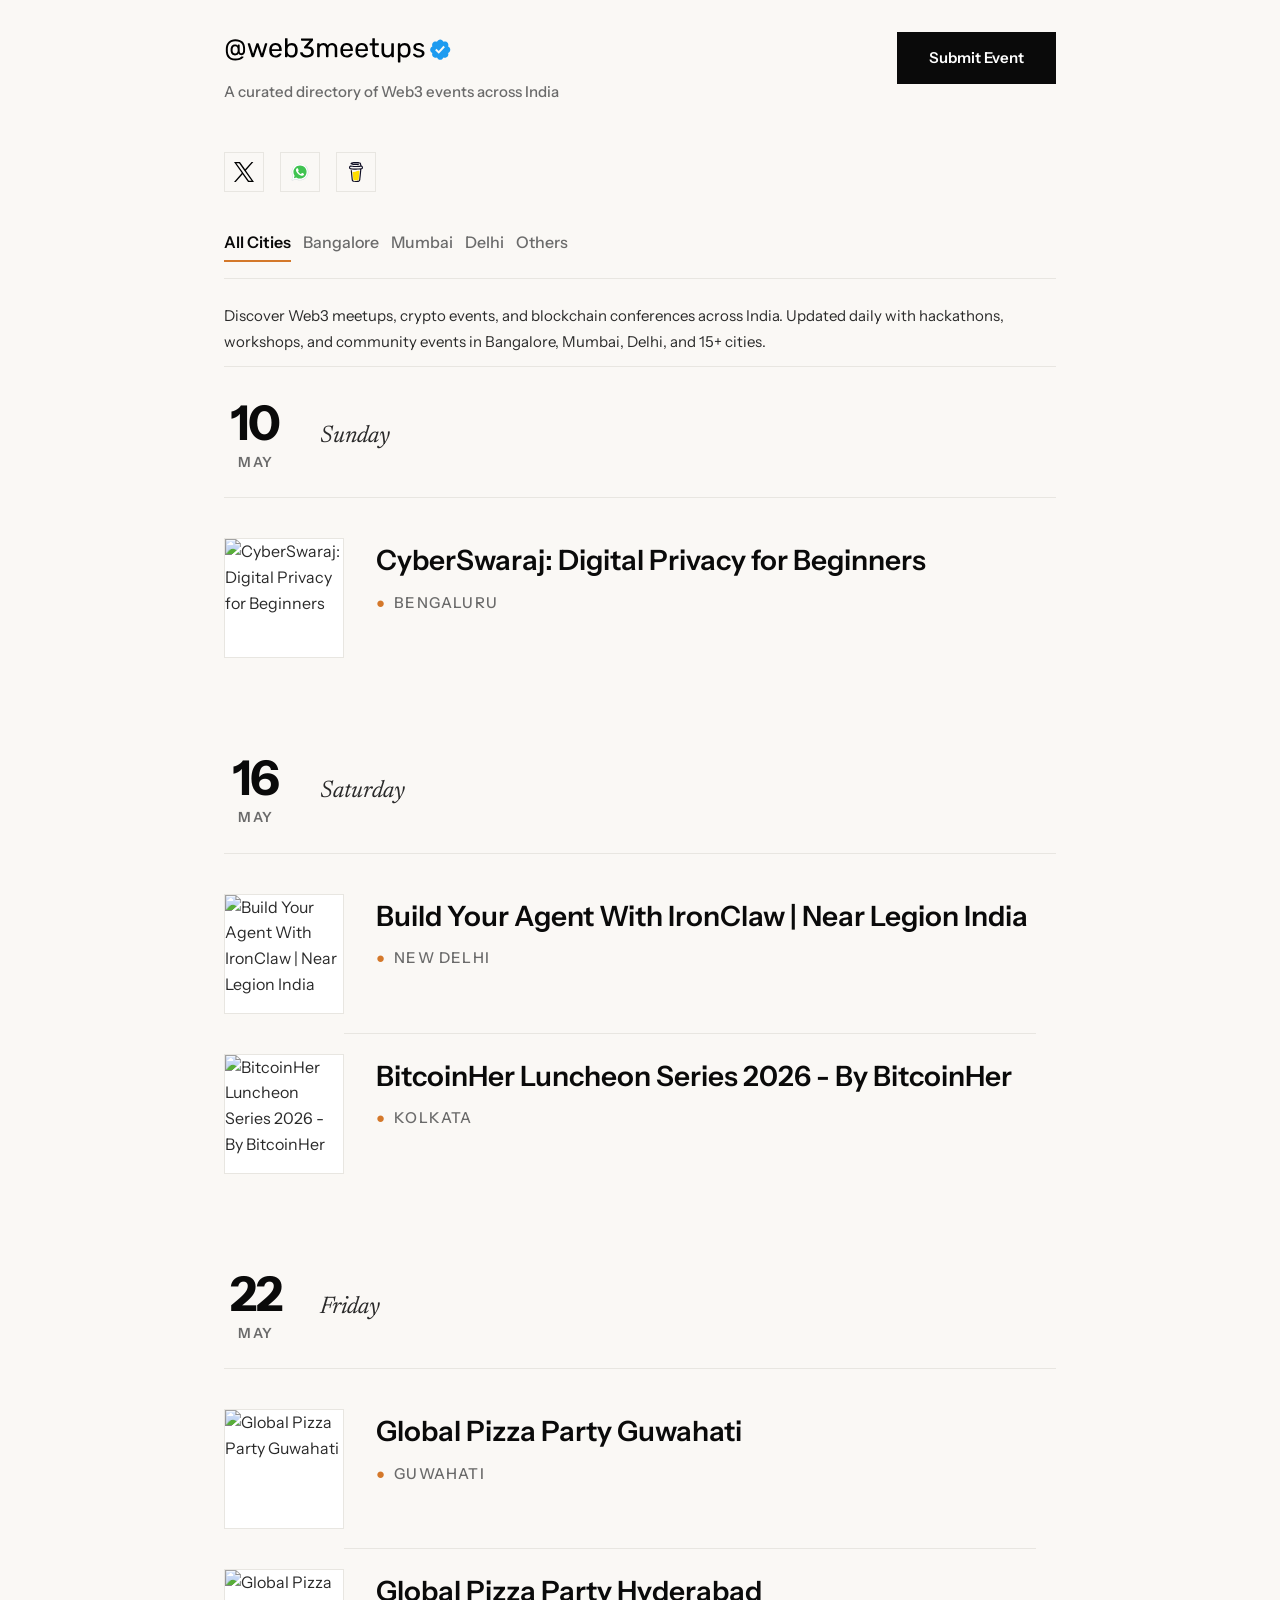
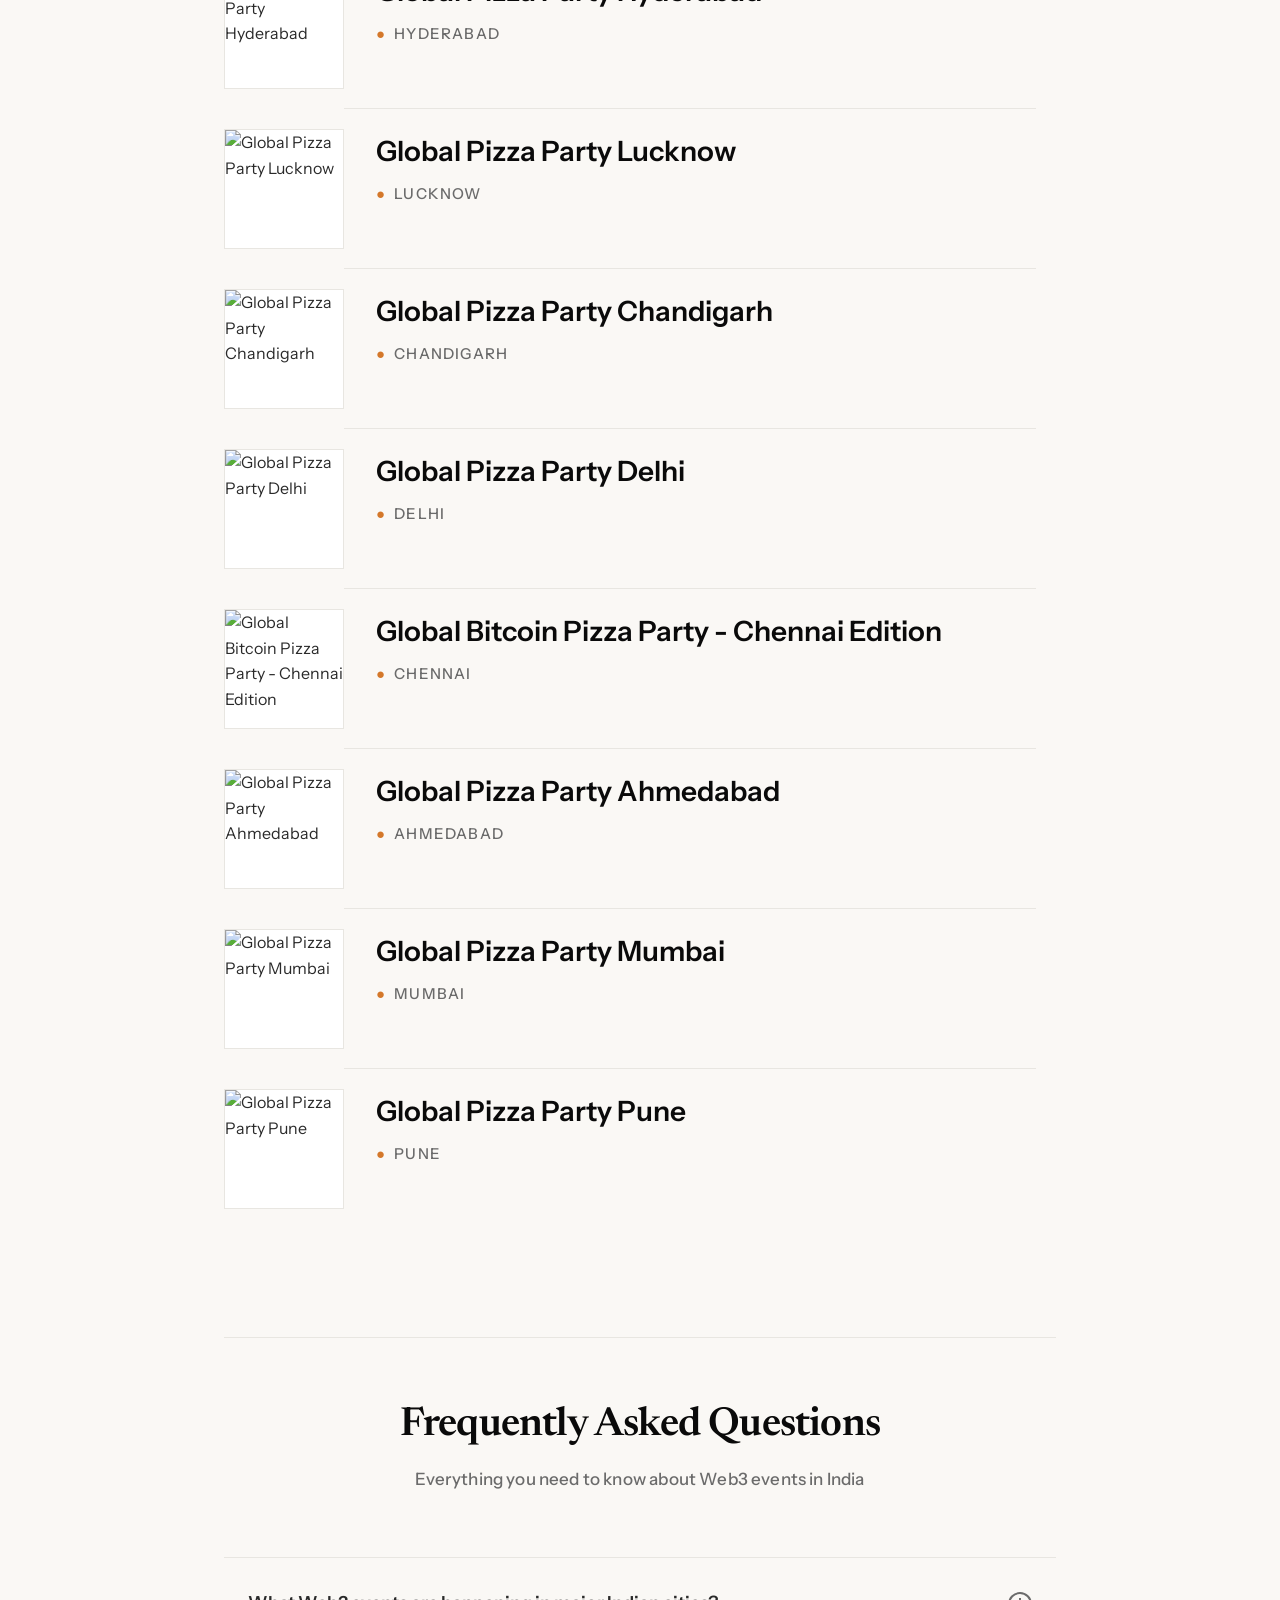
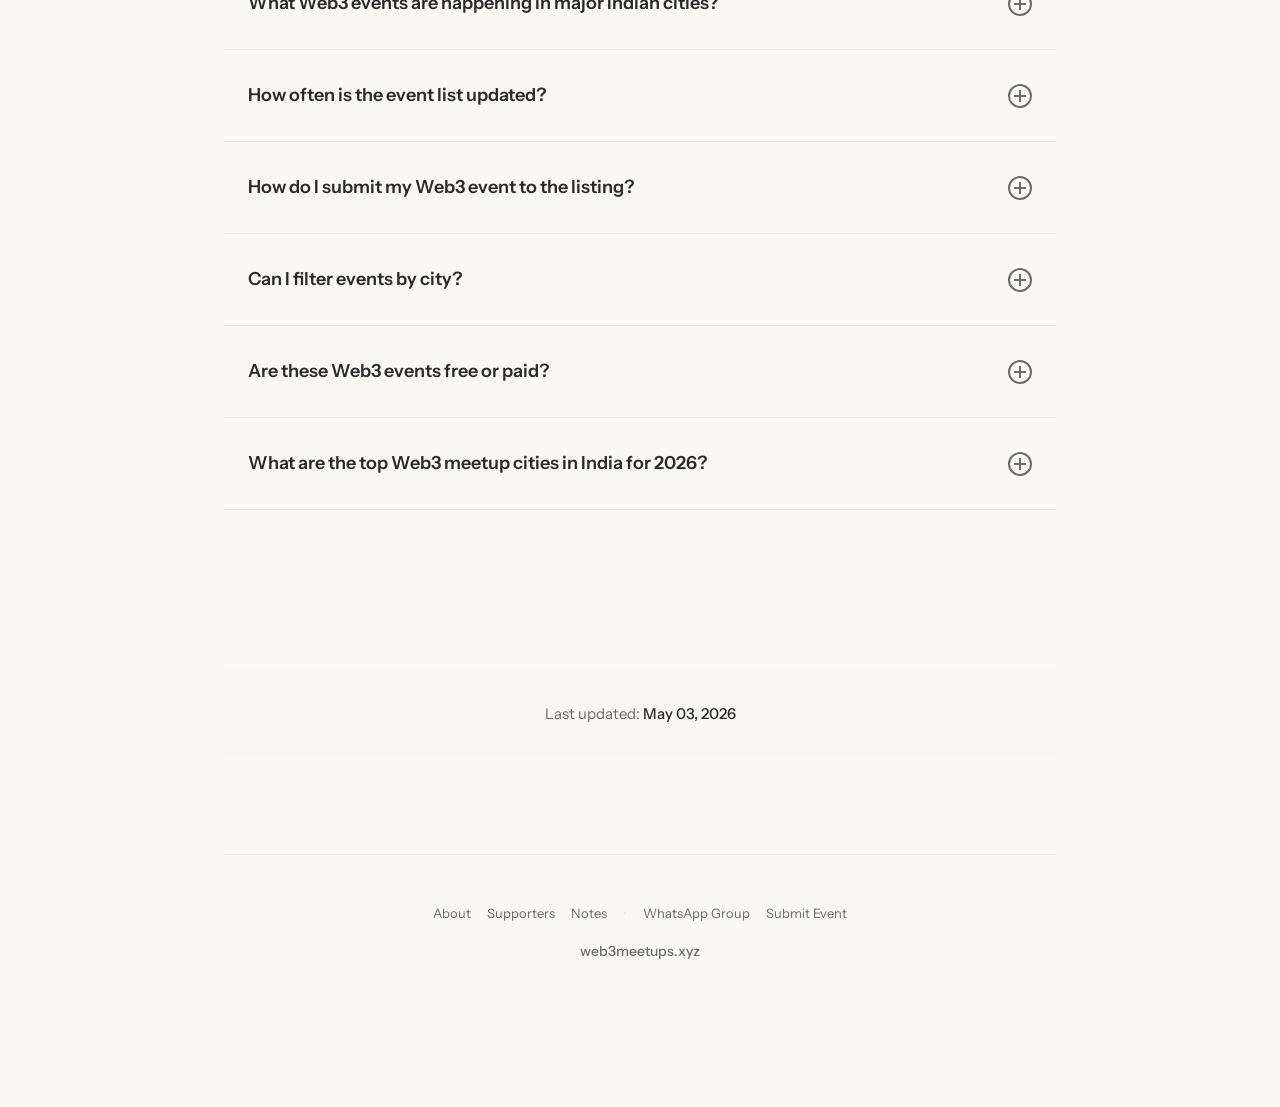
==== commit eb26c296: "Add batch pizza events and Guwahati update" ====
--- a/index.html
+++ b/index.html
@@ -19,7 +19,7 @@
 <!-- Google Site Verification -->
 <meta content="Rdgy8_ineRubBxZO0i2PmFa5LcRwSWbAAM1D49jBoOw" name="google-site-verification"/>
 <!-- Structured Data (Schema.org JSON-LD) -->
-    <script type="application/ld+json">
+            <script type="application/ld+json">
       {
       "@context": "https://schema.org",
       "@graph": [
@@ -35,6 +35,29 @@
             },
             {
                   "@type": "Event",
+                  "name": "CyberSwaraj: Digital Privacy for Beginners",
+                  "startDate": "2026-05-10",
+                  "location": {
+                        "@type": "Place",
+                        "name": "Bengaluru",
+                        "address": {
+                              "@type": "PostalAddress",
+                              "addressLocality": "Bengaluru",
+                              "addressCountry": "IN"
+                        }
+                  },
+                  "eventAttendanceMode": "https://schema.org/OfflineEventAttendanceMode",
+                  "eventStatus": "https://schema.org/EventScheduled",
+                  "organizer": {
+                        "@type": "Organization",
+                        "name": "Web3 Meetups",
+                        "url": "https://web3meetups.xyz"
+                  },
+                  "image": "https://images.lumacdn.com/event-covers/rd/9cf4b239-69b1-4a88-82a9-5786b43e1d4c.jpg",
+                  "url": "https://t.ly/-MdE6"
+            },
+            {
+                  "@type": "Event",
                   "name": "Build Your Agent With IronClaw | Near Legion India",
                   "startDate": "2026-05-16",
                   "location": {
@@ -100,7 +123,145 @@
                         "url": "https://web3meetups.xyz"
                   },
                   "image": "https://znpiwdvvsqaxuskpfleo.supabase.co/storage/v1/object/public/event-images/1777820982392-6dww4.png",
-                  "url": "https://www.rsv.pizza/guwahati"
+                  "url": "https://t.ly/np0eS"
+            },
+            {
+                  "@type": "Event",
+                  "name": "Global Pizza Party Hyderabad",
+                  "startDate": "2026-05-22",
+                  "location": {
+                        "@type": "Place",
+                        "name": "Hyderabad",
+                        "address": {
+                              "@type": "PostalAddress",
+                              "addressLocality": "Hyderabad",
+                              "addressCountry": "IN"
+                        }
+                  },
+                  "eventAttendanceMode": "https://schema.org/OfflineEventAttendanceMode",
+                  "eventStatus": "https://schema.org/EventScheduled",
+                  "organizer": {
+                        "@type": "Organization",
+                        "name": "Web3 Meetups",
+                        "url": "https://web3meetups.xyz"
+                  },
+                  "image": "https://res.cloudinary.com/dkngky21w/image/upload/v1774031537/PizzaDAO-HyderabadDAO_xm381u.jpg",
+                  "url": "https://t.ly/eoHcm"
+            },
+            {
+                  "@type": "Event",
+                  "name": "Global Pizza Party Lucknow",
+                  "startDate": "2026-05-22",
+                  "location": {
+                        "@type": "Place",
+                        "name": "Lucknow",
+                        "address": {
+                              "@type": "PostalAddress",
+                              "addressLocality": "Lucknow",
+                              "addressCountry": "IN"
+                        }
+                  },
+                  "eventAttendanceMode": "https://schema.org/OfflineEventAttendanceMode",
+                  "eventStatus": "https://schema.org/EventScheduled",
+                  "organizer": {
+                        "@type": "Organization",
+                        "name": "Web3 Meetups",
+                        "url": "https://web3meetups.xyz"
+                  },
+                  "image": "https://znpiwdvvsqaxuskpfleo.supabase.co/storage/v1/object/public/event-images/1777699459974-hnvad.png",
+                  "url": "https://t.ly/kRQxt"
+            },
+            {
+                  "@type": "Event",
+                  "name": "Global Pizza Party Chandigarh",
+                  "startDate": "2026-05-22",
+                  "location": {
+                        "@type": "Place",
+                        "name": "Chandigarh",
+                        "address": {
+                              "@type": "PostalAddress",
+                              "addressLocality": "Chandigarh",
+                              "addressCountry": "IN"
+                        }
+                  },
+                  "eventAttendanceMode": "https://schema.org/OfflineEventAttendanceMode",
+                  "eventStatus": "https://schema.org/EventScheduled",
+                  "organizer": {
+                        "@type": "Organization",
+                        "name": "Web3 Meetups",
+                        "url": "https://web3meetups.xyz"
+                  },
+                  "image": "https://znpiwdvvsqaxuskpfleo.supabase.co/storage/v1/object/public/event-images/1777699366349-najkca.png",
+                  "url": "https://t.ly/j_JZD"
+            },
+            {
+                  "@type": "Event",
+                  "name": "Global Pizza Party Delhi",
+                  "startDate": "2026-05-22",
+                  "location": {
+                        "@type": "Place",
+                        "name": "Delhi",
+                        "address": {
+                              "@type": "PostalAddress",
+                              "addressLocality": "Delhi",
+                              "addressCountry": "IN"
+                        }
+                  },
+                  "eventAttendanceMode": "https://schema.org/OfflineEventAttendanceMode",
+                  "eventStatus": "https://schema.org/EventScheduled",
+                  "organizer": {
+                        "@type": "Organization",
+                        "name": "Web3 Meetups",
+                        "url": "https://web3meetups.xyz"
+                  },
+                  "image": "https://znpiwdvvsqaxuskpfleo.supabase.co/storage/v1/object/public/event-images/1777699387072-7zhwge.png",
+                  "url": "https://t.ly/6gQRJ"
+            },
+            {
+                  "@type": "Event",
+                  "name": "Global Bitcoin Pizza Party - Chennai Edition",
+                  "startDate": "2026-05-22",
+                  "location": {
+                        "@type": "Place",
+                        "name": "Chennai",
+                        "address": {
+                              "@type": "PostalAddress",
+                              "addressLocality": "Chennai",
+                              "addressCountry": "IN"
+                        }
+                  },
+                  "eventAttendanceMode": "https://schema.org/OfflineEventAttendanceMode",
+                  "eventStatus": "https://schema.org/EventScheduled",
+                  "organizer": {
+                        "@type": "Organization",
+                        "name": "Web3 Meetups",
+                        "url": "https://web3meetups.xyz"
+                  },
+                  "image": "https://znpiwdvvsqaxuskpfleo.supabase.co/storage/v1/object/public/event-images/1777699323299-h6icem.png",
+                  "url": "https://t.ly/h8Ziw"
+            },
+            {
+                  "@type": "Event",
+                  "name": "Global Pizza Party Ahmedabad",
+                  "startDate": "2026-05-22",
+                  "location": {
+                        "@type": "Place",
+                        "name": "Ahmedabad",
+                        "address": {
+                              "@type": "PostalAddress",
+                              "addressLocality": "Ahmedabad",
+                              "addressCountry": "IN"
+                        }
+                  },
+                  "eventAttendanceMode": "https://schema.org/OfflineEventAttendanceMode",
+                  "eventStatus": "https://schema.org/EventScheduled",
+                  "organizer": {
+                        "@type": "Organization",
+                        "name": "Web3 Meetups",
+                        "url": "https://web3meetups.xyz"
+                  },
+                  "image": "https://znpiwdvvsqaxuskpfleo.supabase.co/storage/v1/object/public/event-images/1777699331301-jljqe.png",
+                  "url": "https://t.ly/3vYUo"
             }
       ]
 }
@@ -201,7 +362,7 @@
 </div>
 <!-- Main Event Feed -->
 <main class="content">
-<section class="calendar-section" data-city="others">
+<section class="calendar-section" data-city="bangalore"><div class="section-header"><div class="date-block"><span class="date-number">10</span><span class="date-month">May</span></div><h2 class="day-name">Sunday</h2></div><div class="event-list"><article class="event" data-city="bangalore"><div class="event-visual"><img alt="CyberSwaraj: Digital Privacy for Beginners" class="event-cover" height="80" loading="eager" src="https://images.lumacdn.com/event-covers/rd/9cf4b239-69b1-4a88-82a9-5786b43e1d4c.jpg" width="80"/></div><div class="event-details"><h3 class="event-name"><a href="https://t.ly/-MdE6" rel="noopener noreferrer" target="_blank">CyberSwaraj: Digital Privacy for Beginners</a></h3><p class="event-meta"><span class="event-venue">Bengaluru</span></p></div></article></div></section><section class="calendar-section" data-city="others">
 <div class="section-header">
 <div class="date-block"><span class="date-number">16</span><span class="date-month">May</span></div>
 <h2 class="day-name">Saturday</h2>
@@ -231,7 +392,7 @@
 </article>
 </div>
 </section>
-<section class="calendar-section" data-city="others"><div class="section-header"><div class="date-block"><span class="date-number">22</span><span class="date-month">May</span></div><h2 class="day-name">Friday</h2></div><div class="event-list"><article class="event" data-city="others"><div class="event-visual"><img alt="Global Pizza Party Guwahati" class="event-cover" height="80" loading="lazy" src="https://znpiwdvvsqaxuskpfleo.supabase.co/storage/v1/object/public/event-images/1777820982392-6dww4.png" width="80"/></div><div class="event-details"><h3 class="event-name"><a href="https://www.rsv.pizza/guwahati" rel="noopener noreferrer" target="_blank">Global Pizza Party Guwahati</a></h3><p class="event-meta"><span class="event-venue">Guwahati</span></p></div></article></div></section></main>
+<section class="calendar-section" data-city="delhi,mumbai,others"><div class="section-header"><div class="date-block"><span class="date-number">22</span><span class="date-month">May</span></div><h2 class="day-name">Friday</h2></div><div class="event-list"><article class="event" data-city="others"><div class="event-visual"><img alt="Global Pizza Party Guwahati" class="event-cover" height="80" loading="lazy" src="https://znpiwdvvsqaxuskpfleo.supabase.co/storage/v1/object/public/event-images/1777820982392-6dww4.png" width="80"/></div><div class="event-details"><h3 class="event-name"><a href="https://t.ly/np0eS" rel="noopener noreferrer" target="_blank">Global Pizza Party Guwahati</a></h3><p class="event-meta"><span class="event-venue">Guwahati</span></p></div></article><article class="event" data-city="others"><div class="event-visual"><img alt="Global Pizza Party Hyderabad" class="event-cover" height="80" loading="lazy" src="https://res.cloudinary.com/dkngky21w/image/upload/v1774031537/PizzaDAO-HyderabadDAO_xm381u.jpg" width="80"/></div><div class="event-details"><h3 class="event-name"><a href="https://t.ly/eoHcm" rel="noopener noreferrer" target="_blank">Global Pizza Party Hyderabad</a></h3><p class="event-meta"><span class="event-venue">Hyderabad</span></p></div></article><article class="event" data-city="others"><div class="event-visual"><img alt="Global Pizza Party Lucknow" class="event-cover" height="80" loading="lazy" src="https://znpiwdvvsqaxuskpfleo.supabase.co/storage/v1/object/public/event-images/1777699459974-hnvad.png" width="80"/></div><div class="event-details"><h3 class="event-name"><a href="https://t.ly/kRQxt" rel="noopener noreferrer" target="_blank">Global Pizza Party Lucknow</a></h3><p class="event-meta"><span class="event-venue">Lucknow</span></p></div></article><article class="event" data-city="others"><div class="event-visual"><img alt="Global Pizza Party Chandigarh" class="event-cover" height="80" loading="lazy" src="https://znpiwdvvsqaxuskpfleo.supabase.co/storage/v1/object/public/event-images/1777699366349-najkca.png" width="80"/></div><div class="event-details"><h3 class="event-name"><a href="https://t.ly/j_JZD" rel="noopener noreferrer" target="_blank">Global Pizza Party Chandigarh</a></h3><p class="event-meta"><span class="event-venue">Chandigarh</span></p></div></article><article class="event" data-city="delhi"><div class="event-visual"><img alt="Global Pizza Party Delhi" class="event-cover" height="80" loading="lazy" src="https://znpiwdvvsqaxuskpfleo.supabase.co/storage/v1/object/public/event-images/1777699387072-7zhwge.png" width="80"/></div><div class="event-details"><h3 class="event-name"><a href="https://t.ly/6gQRJ" rel="noopener noreferrer" target="_blank">Global Pizza Party Delhi</a></h3><p class="event-meta"><span class="event-venue">Delhi</span></p></div></article><article class="event" data-city="others"><div class="event-visual"><img alt="Global Bitcoin Pizza Party - Chennai Edition" class="event-cover" height="80" loading="lazy" src="https://znpiwdvvsqaxuskpfleo.supabase.co/storage/v1/object/public/event-images/1777699323299-h6icem.png" width="80"/></div><div class="event-details"><h3 class="event-name"><a href="https://t.ly/h8Ziw" rel="noopener noreferrer" target="_blank">Global Bitcoin Pizza Party - Chennai Edition</a></h3><p class="event-meta"><span class="event-venue">Chennai</span></p></div></article><article class="event" data-city="others"><div class="event-visual"><img alt="Global Pizza Party Ahmedabad" class="event-cover" height="80" loading="lazy" src="https://znpiwdvvsqaxuskpfleo.supabase.co/storage/v1/object/public/event-images/1777699331301-jljqe.png" width="80"/></div><div class="event-details"><h3 class="event-name"><a href="https://t.ly/3vYUo" rel="noopener noreferrer" target="_blank">Global Pizza Party Ahmedabad</a></h3><p class="event-meta"><span class="event-venue">Ahmedabad</span></p></div></article><article class="event" data-city="mumbai"><div class="event-visual"><img alt="Global Pizza Party Mumbai" class="event-cover" height="80" loading="lazy" src="https://znpiwdvvsqaxuskpfleo.supabase.co/storage/v1/object/public/event-images/1777699485905-yjk1sp.png" width="80"/></div><div class="event-details"><h3 class="event-name"><a href="https://t.ly/hoN4g" rel="noopener noreferrer" target="_blank">Global Pizza Party Mumbai</a></h3><p class="event-meta"><span class="event-venue">Mumbai</span></p></div></article><article class="event" data-city="others"><div class="event-visual"><img alt="Global Pizza Party Pune" class="event-cover" height="80" loading="lazy" src="https://znpiwdvvsqaxuskpfleo.supabase.co/storage/v1/object/public/event-images/1777699522625-amstw.png" width="80"/></div><div class="event-details"><h3 class="event-name"><a href="https://t.ly/9mZpw" rel="noopener noreferrer" target="_blank">Global Pizza Party Pune</a></h3><p class="event-meta"><span class="event-venue">Pune</span></p></div></article></div></section></main>
 <!-- FAQ Section -->
 <section class="faq-section">
 <div class="faq-header">
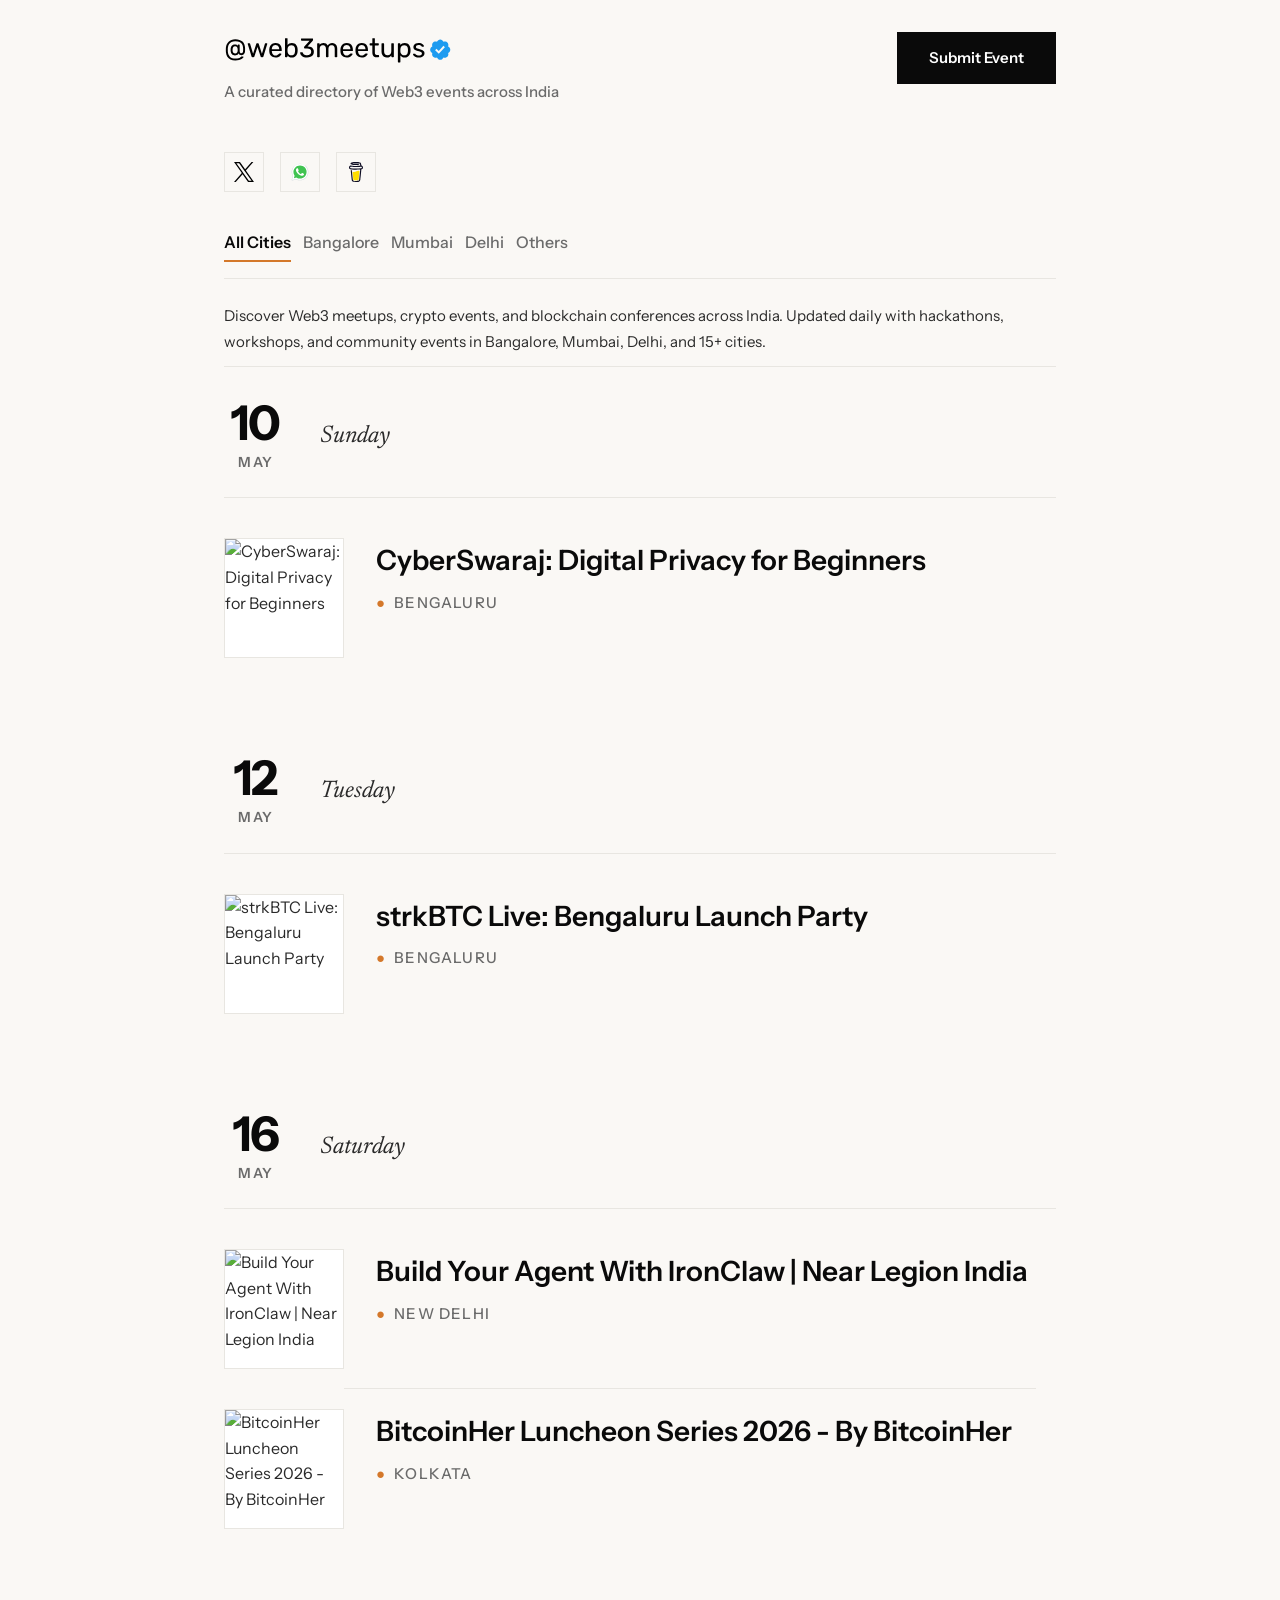
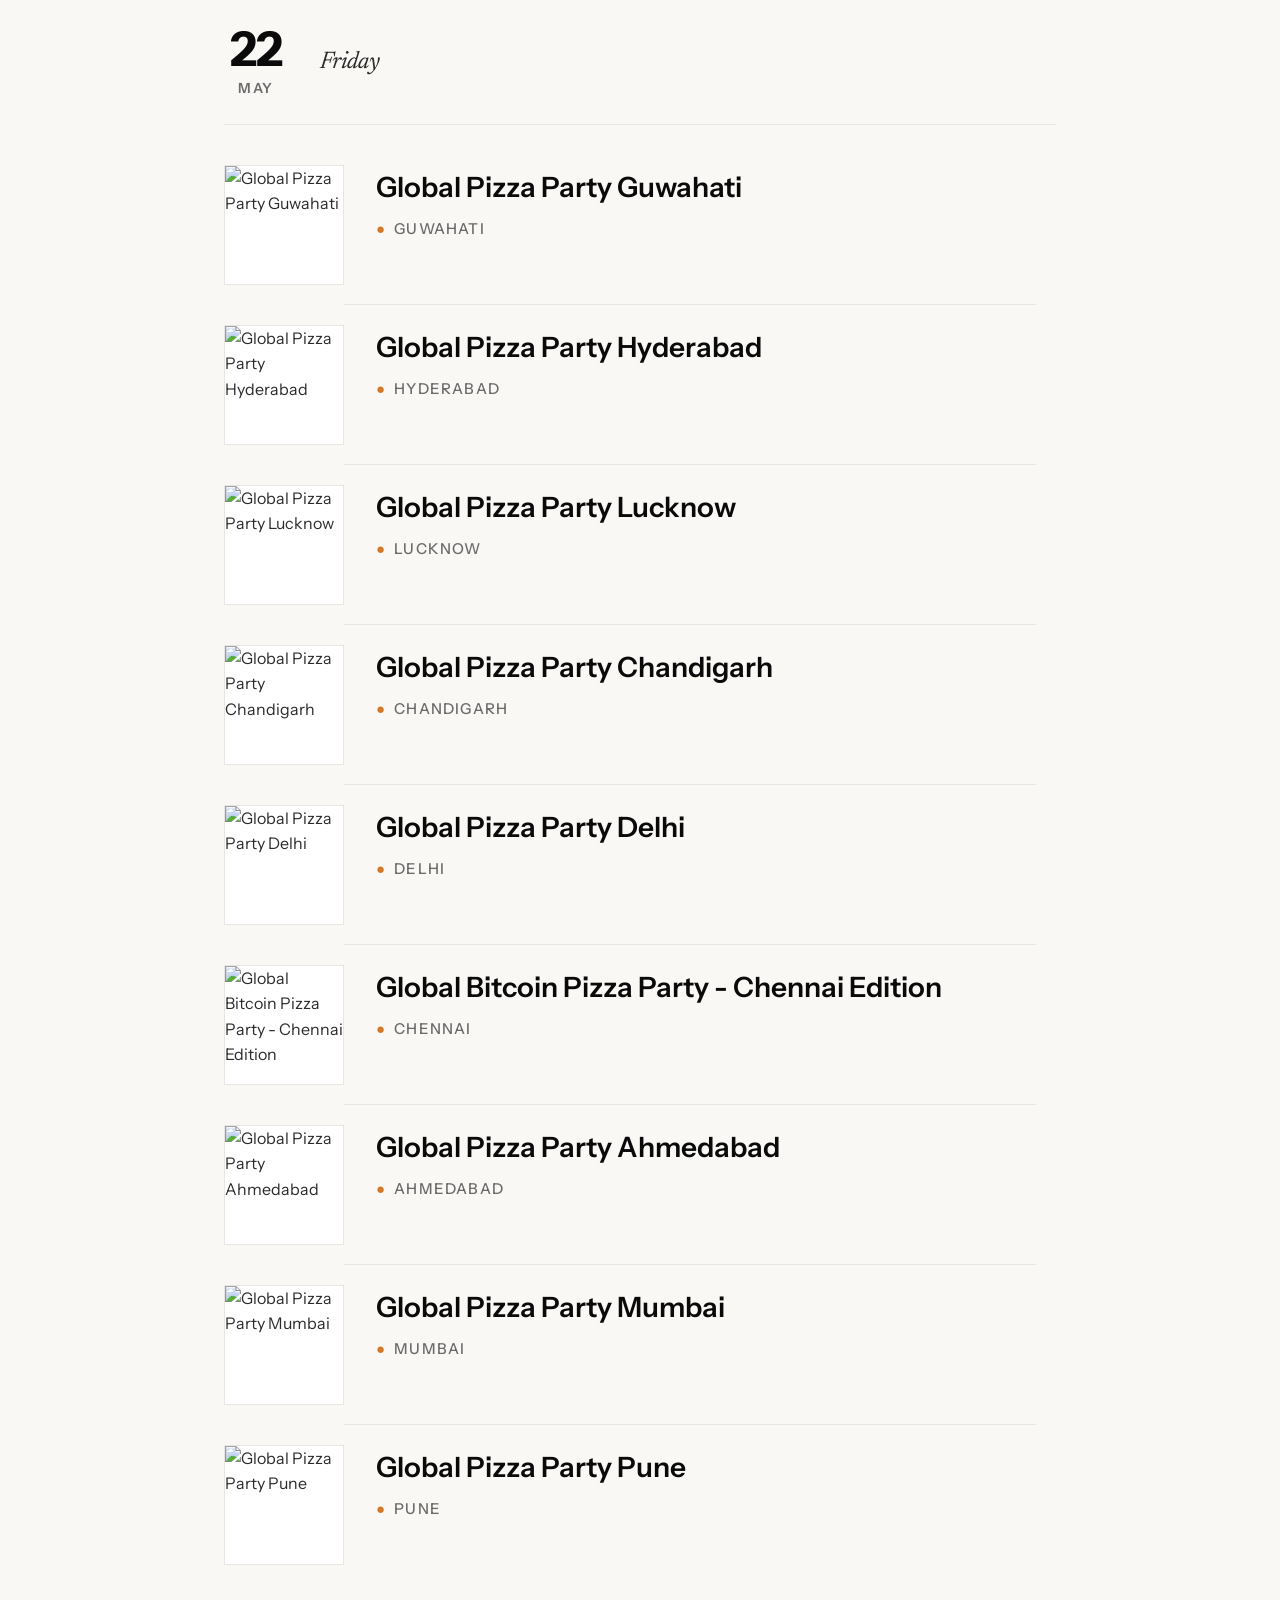
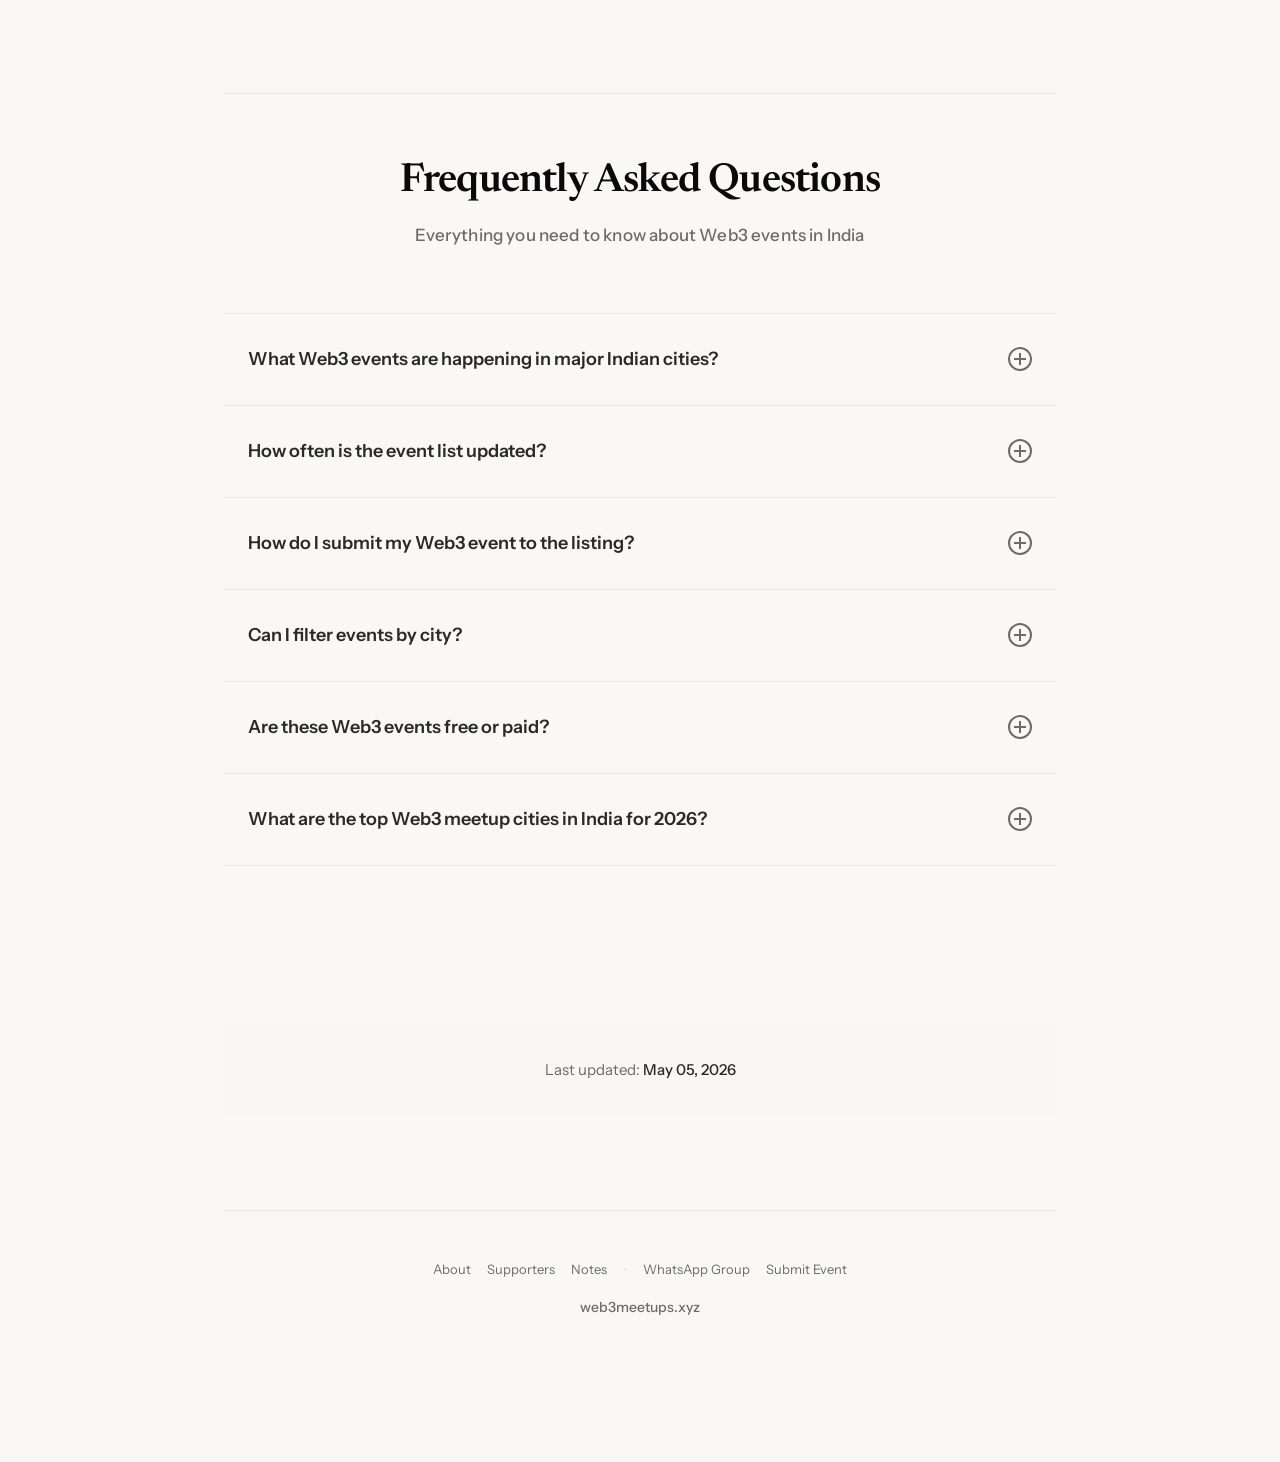
==== commit d5241058: "Add strkBTC Bengaluru launch party" ====
--- a/index.html
+++ b/index.html
@@ -1,522 +1,804 @@
-<!DOCTYPE html>
+<!doctype html>
 <html lang="en">
-<head>
-<meta charset="utf-8"/>
-<meta content="IE=edge,chrome=1" http-equiv="X-UA-Compatible"/>
-<meta content="text/html;charset=utf-8" http-equiv="Content-Type"/>
-<meta content="width=device-width, initial-scale=1.0" name="viewport"/>
-<!-- Basic SEO Meta Tags -->
-<title>Web3 Meetups - Find crypto events in India</title>
-<meta content="Discover Web3 meetups and crypto events across India. Updated daily with blockchain conferences in Bangalore, Mumbai, Delhi, and 10+ cities nationwide." name="description"/>
-<meta content="web3meetups" name="author"/>
-<meta content="index,follow" name="robots"/>
-<link href="https://web3meetups.xyz" rel="canonical"/>
-<!-- Favicons & Manifest -->
-<link href="data:image/svg+xzml,&lt;svg xmlns=%22http://www.w3.org/2000/svg%22 viewBox=%2210 0 100 100%22&gt;&lt;text y=%22.90em%22 font-size=%2290%22&gt;🚀&lt;/text&gt;&lt;/svg&gt;" rel="icon"/>
-<link href="https://raw.githubusercontent.com/gary149/rocket-emoji/master/favicon.ico" rel="icon" sizes="any"/>
-<link href="./images/apple-touch-icon.png" rel="apple-touch-icon" sizes="180x180"/>
-<link href="/site.webmanifest" rel="manifest"/>
-<!-- Google Site Verification -->
-<meta content="Rdgy8_ineRubBxZO0i2PmFa5LcRwSWbAAM1D49jBoOw" name="google-site-verification"/>
-<!-- Structured Data (Schema.org JSON-LD) -->
-            <script type="application/ld+json">
+  <head>
+    <meta charset="utf-8" />
+    <meta content="IE=edge,chrome=1" http-equiv="X-UA-Compatible" />
+    <meta content="text/html;charset=utf-8" http-equiv="Content-Type" />
+    <meta content="width=device-width, initial-scale=1.0" name="viewport" />
+    <!-- Basic SEO Meta Tags -->
+    <title>Web3 Meetups - Find crypto events in India</title>
+    <meta
+      content="Discover Web3 meetups and crypto events across India. Updated daily with blockchain conferences in Bangalore, Mumbai, Delhi, and 10+ cities nationwide."
+      name="description" />
+    <meta content="web3meetups" name="author" />
+    <meta content="index,follow" name="robots" />
+    <link href="https://web3meetups.xyz" rel="canonical" />
+    <!-- Favicons & Manifest -->
+    <link
+      href="data:image/svg+xzml,&lt;svg xmlns=%22http://www.w3.org/2000/svg%22 viewBox=%2210 0 100 100%22&gt;&lt;text y=%22.90em%22 font-size=%2290%22&gt;🚀&lt;/text&gt;&lt;/svg&gt;"
+      rel="icon" />
+    <link href="https://raw.githubusercontent.com/gary149/rocket-emoji/master/favicon.ico" rel="icon" sizes="any" />
+    <link href="./images/apple-touch-icon.png" rel="apple-touch-icon" sizes="180x180" />
+    <link href="/site.webmanifest" rel="manifest" />
+    <!-- Google Site Verification -->
+    <meta content="Rdgy8_ineRubBxZO0i2PmFa5LcRwSWbAAM1D49jBoOw" name="google-site-verification" />
+    <!-- Structured Data (Schema.org JSON-LD) -->
+    <script type="application/ld+json">
       {
-      "@context": "https://schema.org",
-      "@graph": [
-            {
-                  "@type": "Organization",
-                  "name": "Web3 Meetups",
-                  "url": "https://web3meetups.xyz",
-                  "logo": "https://web3meetups.xyz/images/web3meetups-logo.svg",
-                  "sameAs": [
-                        "https://x.com/web3meetups"
-                  ],
-                  "description": "A curated directory of Web3 events across India"
-            },
-            {
-                  "@type": "Event",
-                  "name": "CyberSwaraj: Digital Privacy for Beginners",
-                  "startDate": "2026-05-10",
-                  "location": {
-                        "@type": "Place",
-                        "name": "Bengaluru",
-                        "address": {
-                              "@type": "PostalAddress",
-                              "addressLocality": "Bengaluru",
-                              "addressCountry": "IN"
-                        }
-                  },
-                  "eventAttendanceMode": "https://schema.org/OfflineEventAttendanceMode",
-                  "eventStatus": "https://schema.org/EventScheduled",
-                  "organizer": {
-                        "@type": "Organization",
-                        "name": "Web3 Meetups",
-                        "url": "https://web3meetups.xyz"
-                  },
-                  "image": "https://images.lumacdn.com/event-covers/rd/9cf4b239-69b1-4a88-82a9-5786b43e1d4c.jpg",
-                  "url": "https://t.ly/-MdE6"
-            },
-            {
-                  "@type": "Event",
-                  "name": "Build Your Agent With IronClaw | Near Legion India",
-                  "startDate": "2026-05-16",
-                  "location": {
-                        "@type": "Place",
-                        "name": "New Delhi",
-                        "address": {
-                              "@type": "PostalAddress",
-                              "addressLocality": "New Delhi",
-                              "addressCountry": "IN"
-                        }
-                  },
-                  "eventAttendanceMode": "https://schema.org/OfflineEventAttendanceMode",
-                  "eventStatus": "https://schema.org/EventScheduled",
-                  "organizer": {
-                        "@type": "Organization",
-                        "name": "Web3 Meetups",
-                        "url": "https://web3meetups.xyz"
-                  },
-                  "image": "https://images.lumacdn.com/cdn-cgi/image/format=auto,fit=cover,dpr=2,anim=false,background=white,quality=75,width=80,height=80/event-covers/pi/87861303-ce24-4a51-b5f6-60b856275acd.png",
-                  "url": "https://t.ly/YUs1x"
-            },
-            {
-                  "@type": "Event",
-                  "name": "BitcoinHer Luncheon Series 2026 - By BitcoinHer",
-                  "startDate": "2026-05-16",
-                  "location": {
-                        "@type": "Place",
-                        "name": "Kolkata",
-                        "address": {
-                              "@type": "PostalAddress",
-                              "addressLocality": "Kolkata",
-                              "addressCountry": "IN"
-                        }
-                  },
-                  "eventAttendanceMode": "https://schema.org/OfflineEventAttendanceMode",
-                  "eventStatus": "https://schema.org/EventScheduled",
-                  "organizer": {
-                        "@type": "Organization",
-                        "name": "Web3 Meetups",
-                        "url": "https://web3meetups.xyz"
-                  },
-                  "image": "https://images.lumacdn.com/cdn-cgi/image/format=auto,fit=cover,dpr=2,anim=false,background=white,quality=75,width=80,height=80/event-covers/12/a816009c-f009-4c94-b809-44e34c962978.png",
-                  "url": "https://t.ly/LJxwj"
-            },
-            {
-                  "@type": "Event",
-                  "name": "Global Pizza Party Guwahati",
-                  "startDate": "2026-05-22",
-                  "location": {
-                        "@type": "Place",
-                        "name": "Guwahati",
-                        "address": {
-                              "@type": "PostalAddress",
-                              "addressLocality": "Guwahati",
-                              "addressCountry": "IN"
-                        }
-                  },
-                  "eventAttendanceMode": "https://schema.org/OfflineEventAttendanceMode",
-                  "eventStatus": "https://schema.org/EventScheduled",
-                  "organizer": {
-                        "@type": "Organization",
-                        "name": "Web3 Meetups",
-                        "url": "https://web3meetups.xyz"
-                  },
-                  "image": "https://znpiwdvvsqaxuskpfleo.supabase.co/storage/v1/object/public/event-images/1777820982392-6dww4.png",
-                  "url": "https://t.ly/np0eS"
-            },
-            {
-                  "@type": "Event",
-                  "name": "Global Pizza Party Hyderabad",
-                  "startDate": "2026-05-22",
-                  "location": {
-                        "@type": "Place",
-                        "name": "Hyderabad",
-                        "address": {
-                              "@type": "PostalAddress",
-                              "addressLocality": "Hyderabad",
-                              "addressCountry": "IN"
-                        }
-                  },
-                  "eventAttendanceMode": "https://schema.org/OfflineEventAttendanceMode",
-                  "eventStatus": "https://schema.org/EventScheduled",
-                  "organizer": {
-                        "@type": "Organization",
-                        "name": "Web3 Meetups",
-                        "url": "https://web3meetups.xyz"
-                  },
-                  "image": "https://res.cloudinary.com/dkngky21w/image/upload/v1774031537/PizzaDAO-HyderabadDAO_xm381u.jpg",
-                  "url": "https://t.ly/eoHcm"
-            },
-            {
-                  "@type": "Event",
-                  "name": "Global Pizza Party Lucknow",
-                  "startDate": "2026-05-22",
-                  "location": {
-                        "@type": "Place",
-                        "name": "Lucknow",
-                        "address": {
-                              "@type": "PostalAddress",
-                              "addressLocality": "Lucknow",
-                              "addressCountry": "IN"
-                        }
-                  },
-                  "eventAttendanceMode": "https://schema.org/OfflineEventAttendanceMode",
-                  "eventStatus": "https://schema.org/EventScheduled",
-                  "organizer": {
-                        "@type": "Organization",
-                        "name": "Web3 Meetups",
-                        "url": "https://web3meetups.xyz"
-                  },
-                  "image": "https://znpiwdvvsqaxuskpfleo.supabase.co/storage/v1/object/public/event-images/1777699459974-hnvad.png",
-                  "url": "https://t.ly/kRQxt"
-            },
-            {
-                  "@type": "Event",
-                  "name": "Global Pizza Party Chandigarh",
-                  "startDate": "2026-05-22",
-                  "location": {
-                        "@type": "Place",
-                        "name": "Chandigarh",
-                        "address": {
-                              "@type": "PostalAddress",
-                              "addressLocality": "Chandigarh",
-                              "addressCountry": "IN"
-                        }
-                  },
-                  "eventAttendanceMode": "https://schema.org/OfflineEventAttendanceMode",
-                  "eventStatus": "https://schema.org/EventScheduled",
-                  "organizer": {
-                        "@type": "Organization",
-                        "name": "Web3 Meetups",
-                        "url": "https://web3meetups.xyz"
-                  },
-                  "image": "https://znpiwdvvsqaxuskpfleo.supabase.co/storage/v1/object/public/event-images/1777699366349-najkca.png",
-                  "url": "https://t.ly/j_JZD"
-            },
-            {
-                  "@type": "Event",
-                  "name": "Global Pizza Party Delhi",
-                  "startDate": "2026-05-22",
-                  "location": {
-                        "@type": "Place",
-                        "name": "Delhi",
-                        "address": {
-                              "@type": "PostalAddress",
-                              "addressLocality": "Delhi",
-                              "addressCountry": "IN"
-                        }
-                  },
-                  "eventAttendanceMode": "https://schema.org/OfflineEventAttendanceMode",
-                  "eventStatus": "https://schema.org/EventScheduled",
-                  "organizer": {
-                        "@type": "Organization",
-                        "name": "Web3 Meetups",
-                        "url": "https://web3meetups.xyz"
-                  },
-                  "image": "https://znpiwdvvsqaxuskpfleo.supabase.co/storage/v1/object/public/event-images/1777699387072-7zhwge.png",
-                  "url": "https://t.ly/6gQRJ"
-            },
-            {
-                  "@type": "Event",
-                  "name": "Global Bitcoin Pizza Party - Chennai Edition",
-                  "startDate": "2026-05-22",
-                  "location": {
-                        "@type": "Place",
-                        "name": "Chennai",
-                        "address": {
-                              "@type": "PostalAddress",
-                              "addressLocality": "Chennai",
-                              "addressCountry": "IN"
-                        }
-                  },
-                  "eventAttendanceMode": "https://schema.org/OfflineEventAttendanceMode",
-                  "eventStatus": "https://schema.org/EventScheduled",
-                  "organizer": {
-                        "@type": "Organization",
-                        "name": "Web3 Meetups",
-                        "url": "https://web3meetups.xyz"
-                  },
-                  "image": "https://znpiwdvvsqaxuskpfleo.supabase.co/storage/v1/object/public/event-images/1777699323299-h6icem.png",
-                  "url": "https://t.ly/h8Ziw"
-            },
-            {
-                  "@type": "Event",
-                  "name": "Global Pizza Party Ahmedabad",
-                  "startDate": "2026-05-22",
-                  "location": {
-                        "@type": "Place",
-                        "name": "Ahmedabad",
-                        "address": {
-                              "@type": "PostalAddress",
-                              "addressLocality": "Ahmedabad",
-                              "addressCountry": "IN"
-                        }
-                  },
-                  "eventAttendanceMode": "https://schema.org/OfflineEventAttendanceMode",
-                  "eventStatus": "https://schema.org/EventScheduled",
-                  "organizer": {
-                        "@type": "Organization",
-                        "name": "Web3 Meetups",
-                        "url": "https://web3meetups.xyz"
-                  },
-                  "image": "https://znpiwdvvsqaxuskpfleo.supabase.co/storage/v1/object/public/event-images/1777699331301-jljqe.png",
-                  "url": "https://t.ly/3vYUo"
-            }
-      ]
-}
+        "@context": "https://schema.org",
+        "@graph": [
+          {
+            "@type": "Organization",
+            "name": "Web3 Meetups",
+            "url": "https://web3meetups.xyz",
+            "logo": "https://web3meetups.xyz/images/web3meetups-logo.svg",
+            "sameAs": ["https://x.com/web3meetups"],
+            "description": "A curated directory of Web3 events across India"
+          },
+          {
+            "@type": "Event",
+            "name": "CyberSwaraj: Digital Privacy for Beginners",
+            "startDate": "2026-05-10",
+            "location": {
+              "@type": "Place",
+              "name": "Bengaluru",
+              "address": {
+                "@type": "PostalAddress",
+                "addressLocality": "Bengaluru",
+                "addressCountry": "IN"
+              }
+            },
+            "eventAttendanceMode": "https://schema.org/OfflineEventAttendanceMode",
+            "eventStatus": "https://schema.org/EventScheduled",
+            "organizer": {
+              "@type": "Organization",
+              "name": "Web3 Meetups",
+              "url": "https://web3meetups.xyz"
+            },
+            "image": "https://images.lumacdn.com/event-covers/rd/9cf4b239-69b1-4a88-82a9-5786b43e1d4c.jpg",
+            "url": "https://t.ly/-MdE6"
+          },
+          {
+            "@type": "Event",
+            "name": "strkBTC Live: Bengaluru Launch Party",
+            "startDate": "2026-05-12",
+            "location": {
+              "@type": "Place",
+              "name": "Bengaluru",
+              "address": {
+                "@type": "PostalAddress",
+                "addressLocality": "Bengaluru",
+                "addressCountry": "IN"
+              }
+            },
+            "eventAttendanceMode": "https://schema.org/OfflineEventAttendanceMode",
+            "eventStatus": "https://schema.org/EventScheduled",
+            "organizer": {
+              "@type": "Organization",
+              "name": "Web3 Meetups",
+              "url": "https://web3meetups.xyz"
+            },
+            "image": "https://images.lumacdn.com/cdn-cgi/image/format=auto,fit=cover,dpr=2,background=white,quality=75,width=400,height=400/uploads/h0/9c80a730-1f45-42ec-955b-421ac6729f70.png",
+            "url": "https://t.ly/q8DtJ"
+          },
+          {
+            "@type": "Event",
+            "name": "Build Your Agent With IronClaw | Near Legion India",
+            "startDate": "2026-05-16",
+            "location": {
+              "@type": "Place",
+              "name": "New Delhi",
+              "address": {
+                "@type": "PostalAddress",
+                "addressLocality": "New Delhi",
+                "addressCountry": "IN"
+              }
+            },
+            "eventAttendanceMode": "https://schema.org/OfflineEventAttendanceMode",
+            "eventStatus": "https://schema.org/EventScheduled",
+            "organizer": {
+              "@type": "Organization",
+              "name": "Web3 Meetups",
+              "url": "https://web3meetups.xyz"
+            },
+            "image": "https://images.lumacdn.com/cdn-cgi/image/format=auto,fit=cover,dpr=2,anim=false,background=white,quality=75,width=80,height=80/event-covers/pi/87861303-ce24-4a51-b5f6-60b856275acd.png",
+            "url": "https://t.ly/YUs1x"
+          },
+          {
+            "@type": "Event",
+            "name": "BitcoinHer Luncheon Series 2026 - By BitcoinHer",
+            "startDate": "2026-05-16",
+            "location": {
+              "@type": "Place",
+              "name": "Kolkata",
+              "address": {
+                "@type": "PostalAddress",
+                "addressLocality": "Kolkata",
+                "addressCountry": "IN"
+              }
+            },
+            "eventAttendanceMode": "https://schema.org/OfflineEventAttendanceMode",
+            "eventStatus": "https://schema.org/EventScheduled",
+            "organizer": {
+              "@type": "Organization",
+              "name": "Web3 Meetups",
+              "url": "https://web3meetups.xyz"
+            },
+            "image": "https://images.lumacdn.com/cdn-cgi/image/format=auto,fit=cover,dpr=2,anim=false,background=white,quality=75,width=80,height=80/event-covers/12/a816009c-f009-4c94-b809-44e34c962978.png",
+            "url": "https://t.ly/LJxwj"
+          },
+          {
+            "@type": "Event",
+            "name": "Global Pizza Party Guwahati",
+            "startDate": "2026-05-22",
+            "location": {
+              "@type": "Place",
+              "name": "Guwahati",
+              "address": {
+                "@type": "PostalAddress",
+                "addressLocality": "Guwahati",
+                "addressCountry": "IN"
+              }
+            },
+            "eventAttendanceMode": "https://schema.org/OfflineEventAttendanceMode",
+            "eventStatus": "https://schema.org/EventScheduled",
+            "organizer": {
+              "@type": "Organization",
+              "name": "Web3 Meetups",
+              "url": "https://web3meetups.xyz"
+            },
+            "image": "https://znpiwdvvsqaxuskpfleo.supabase.co/storage/v1/object/public/event-images/1777820982392-6dww4.png",
+            "url": "https://t.ly/np0eS"
+          },
+          {
+            "@type": "Event",
+            "name": "Global Pizza Party Hyderabad",
+            "startDate": "2026-05-22",
+            "location": {
+              "@type": "Place",
+              "name": "Hyderabad",
+              "address": {
+                "@type": "PostalAddress",
+                "addressLocality": "Hyderabad",
+                "addressCountry": "IN"
+              }
+            },
+            "eventAttendanceMode": "https://schema.org/OfflineEventAttendanceMode",
+            "eventStatus": "https://schema.org/EventScheduled",
+            "organizer": {
+              "@type": "Organization",
+              "name": "Web3 Meetups",
+              "url": "https://web3meetups.xyz"
+            },
+            "image": "https://res.cloudinary.com/dkngky21w/image/upload/v1774031537/PizzaDAO-HyderabadDAO_xm381u.jpg",
+            "url": "https://t.ly/eoHcm"
+          },
+          {
+            "@type": "Event",
+            "name": "Global Pizza Party Lucknow",
+            "startDate": "2026-05-22",
+            "location": {
+              "@type": "Place",
+              "name": "Lucknow",
+              "address": {
+                "@type": "PostalAddress",
+                "addressLocality": "Lucknow",
+                "addressCountry": "IN"
+              }
+            },
+            "eventAttendanceMode": "https://schema.org/OfflineEventAttendanceMode",
+            "eventStatus": "https://schema.org/EventScheduled",
+            "organizer": {
+              "@type": "Organization",
+              "name": "Web3 Meetups",
+              "url": "https://web3meetups.xyz"
+            },
+            "image": "https://znpiwdvvsqaxuskpfleo.supabase.co/storage/v1/object/public/event-images/1777699459974-hnvad.png",
+            "url": "https://t.ly/kRQxt"
+          },
+          {
+            "@type": "Event",
+            "name": "Global Pizza Party Chandigarh",
+            "startDate": "2026-05-22",
+            "location": {
+              "@type": "Place",
+              "name": "Chandigarh",
+              "address": {
+                "@type": "PostalAddress",
+                "addressLocality": "Chandigarh",
+                "addressCountry": "IN"
+              }
+            },
+            "eventAttendanceMode": "https://schema.org/OfflineEventAttendanceMode",
+            "eventStatus": "https://schema.org/EventScheduled",
+            "organizer": {
+              "@type": "Organization",
+              "name": "Web3 Meetups",
+              "url": "https://web3meetups.xyz"
+            },
+            "image": "https://znpiwdvvsqaxuskpfleo.supabase.co/storage/v1/object/public/event-images/1777699366349-najkca.png",
+            "url": "https://t.ly/j_JZD"
+          },
+          {
+            "@type": "Event",
+            "name": "Global Pizza Party Delhi",
+            "startDate": "2026-05-22",
+            "location": {
+              "@type": "Place",
+              "name": "Delhi",
+              "address": {
+                "@type": "PostalAddress",
+                "addressLocality": "Delhi",
+                "addressCountry": "IN"
+              }
+            },
+            "eventAttendanceMode": "https://schema.org/OfflineEventAttendanceMode",
+            "eventStatus": "https://schema.org/EventScheduled",
+            "organizer": {
+              "@type": "Organization",
+              "name": "Web3 Meetups",
+              "url": "https://web3meetups.xyz"
+            },
+            "image": "https://znpiwdvvsqaxuskpfleo.supabase.co/storage/v1/object/public/event-images/1777699387072-7zhwge.png",
+            "url": "https://t.ly/6gQRJ"
+          },
+          {
+            "@type": "Event",
+            "name": "Global Bitcoin Pizza Party - Chennai Edition",
+            "startDate": "2026-05-22",
+            "location": {
+              "@type": "Place",
+              "name": "Chennai",
+              "address": {
+                "@type": "PostalAddress",
+                "addressLocality": "Chennai",
+                "addressCountry": "IN"
+              }
+            },
+            "eventAttendanceMode": "https://schema.org/OfflineEventAttendanceMode",
+            "eventStatus": "https://schema.org/EventScheduled",
+            "organizer": {
+              "@type": "Organization",
+              "name": "Web3 Meetups",
+              "url": "https://web3meetups.xyz"
+            },
+            "image": "https://znpiwdvvsqaxuskpfleo.supabase.co/storage/v1/object/public/event-images/1777699323299-h6icem.png",
+            "url": "https://t.ly/h8Ziw"
+          }
+        ]
+      }
     </script>
-<!-- Open Graph Meta Tags -->
-<meta content="Web3 Meetups - All Meetups in India." property="og:title"/>
-<meta content="https://web3meetups.xyz" property="og:url"/>
-<meta content="website" property="og:type"/>
-<meta content="Find all Web3 events in India." property="og:description"/>
-<meta content="https://i.postimg.cc/63f5xwtj/web3meetups-og-image.jpg" property="og:image"/>
-<meta content="https://i.postimg.cc/63f5xwtj/web3meetups-og-image.jpg" property="og:image:secure_url"/>
-<meta content="1200" property="og:image:width"/>
-<meta content="630" property="og:image:height"/>
-<meta content="image/jpeg" property="og:image:type"/>
-<meta content="https://web3meetups.xyz" property="website:publisher"/>
-<!-- Twitter Card Meta Tags -->
-<meta content="summary_large_image" name="twitter:card"/>
-<meta content="web3meetups.xyz" name="twitter:domain"/>
-<meta content="https://web3meetups.xyz" name="twitter:url"/>
-<meta content="Web3 Meetups - web3 events in India." name="twitter:title"/>
-<meta content="Find all Web3 Meetups and Crypto Events across India." name="twitter:description"/>
-<meta content="@web3meetups" name="twitter:site"/>
-<meta content="@web3meetups" name="twitter:creator"/>
-<meta content="https://i.postimg.cc/Qtnw6tJW/twitter-og.png" name="twitter:image"/>
-<meta content="Cover Image of web3meetups.xyz" name="twitter:image:alt"/>
-<!-- Analytics Scripts -->
-<script data-website-id="111764b4-9e6c-40c3-97e1-c6fd67d972ff" defer="" src="https://cloud.umami.is/script.js"></script>
-<!-- Fonts -->
-<link href="https://fonts.googleapis.com" rel="preconnect"/>
-<link crossorigin="" href="https://fonts.gstatic.com" rel="preconnect"/>
-<!-- Preconnect for critical origins -->
-<link crossorigin="" href="https://images.lumacdn.com" rel="preconnect"/>
-<link crossorigin="" href="https://i.postimg.cc" rel="preconnect"/>
-<link href="https://cloud.umami.is" rel="preconnect"/>
-<link href="https://api-gateway.umami.dev" rel="preconnect"/>
-<link href="https://t.ly" rel="preconnect"/>
-<link href="https://scripts.simpleanalyticscdn.com" rel="preconnect"/>
-<link href="https://fonts.googleapis.com/css2?family=Instrument+Sans:wght@400;500;600;700&amp;family=Newsreader:ital,wght@0,400;0,600;1,400&amp;display=swap" media="print" onload="this.media = 'all'" rel="stylesheet"/>
-<noscript><link href="https://fonts.googleapis.com/css2?family=Instrument+Sans:wght@400;500;600;700&amp;family=Newsreader:ital,wght@0,400;0,600;1,400&amp;display=swap" rel="stylesheet"/></noscript>
-<!-- CSS -->
-<link as="style" href="./css/style.css" rel="preload"/>
-<link href="./css/style.css" rel="stylesheet"/>
-</head>
-<body>
-<div class="page-wrapper">
-<div class="feed-container">
-<div class="wrapper">
-<!-- Hidden H1 for SEO -->
-<h1 class="seo-h1">Web3 Meetups &amp; Crypto Events in India</h1>
-<!-- Header -->
-<header>
-<div class="masthead">
-<div class="logo-section">
-<img alt="web3meetups" class="site-logo" height="40" src="images/web3meetups-logo.svg" width="150"/>
-<p class="tagline">A curated directory of Web3 events across India</p>
-</div>
-<a class="action-button" href="https://tally.so/r/mBBEl5" rel="noopener noreferrer" target="_blank">Submit Event</a>
-</div>
-<!-- Social Links -->
-<div class="header-social">
-<a class="header-social-link" href="https://x.com/web3meetups" rel="noopener noreferrer" target="_blank">
-<img alt="Twitter" class="social-icon-img" height="24" src="images/twitter-logo.svg" width="24"/>
-</a>
-<a class="header-social-link" href="https://chat.whatsapp.com/L2iZG8fh7ep8qtV5J5OgSu" rel="noopener noreferrer" target="_blank">
-<img alt="WhatsApp" class="social-icon-img" height="24" src="images/whatsapp-logo.svg" width="24"/>
-</a>
-<a class="header-social-link" href="https://www.buymeacoffee.com/web3meetups" rel="noopener noreferrer" target="_blank">
-<img alt="Buy Me a Coffee" class="social-icon-img" height="24" src="images/buymeacoffee-logo.svg" width="24"/>
-</a>
-</div>
-<!-- City Filter Navigation -->
-<nav class="navigation">
-<ul class="city-filters">
-<li>
-<button class="city-filter active" data-city="all" type="button">All Cities</button>
-</li>
-<li>
-<button class="city-filter" data-city="bangalore" type="button">Bangalore</button>
-</li>
-<li>
-<button class="city-filter" data-city="mumbai" type="button">Mumbai</button>
-</li>
-<li>
-<button class="city-filter" data-city="delhi" type="button">Delhi</button>
-</li>
-<li>
-<button class="city-filter" data-city="others" type="button">Others</button>
-</li>
-</ul>
-</nav>
-</header>
-<!-- Introductory Content Section -->
-<div class="intro-section">
-<p>
+    <!-- Open Graph Meta Tags -->
+    <meta content="Web3 Meetups - All Meetups in India." property="og:title" />
+    <meta content="https://web3meetups.xyz" property="og:url" />
+    <meta content="website" property="og:type" />
+    <meta content="Find all Web3 events in India." property="og:description" />
+    <meta content="https://i.postimg.cc/63f5xwtj/web3meetups-og-image.jpg" property="og:image" />
+    <meta content="https://i.postimg.cc/63f5xwtj/web3meetups-og-image.jpg" property="og:image:secure_url" />
+    <meta content="1200" property="og:image:width" />
+    <meta content="630" property="og:image:height" />
+    <meta content="image/jpeg" property="og:image:type" />
+    <meta content="https://web3meetups.xyz" property="website:publisher" />
+    <!-- Twitter Card Meta Tags -->
+    <meta content="summary_large_image" name="twitter:card" />
+    <meta content="web3meetups.xyz" name="twitter:domain" />
+    <meta content="https://web3meetups.xyz" name="twitter:url" />
+    <meta content="Web3 Meetups - web3 events in India." name="twitter:title" />
+    <meta content="Find all Web3 Meetups and Crypto Events across India." name="twitter:description" />
+    <meta content="@web3meetups" name="twitter:site" />
+    <meta content="@web3meetups" name="twitter:creator" />
+    <meta content="https://i.postimg.cc/Qtnw6tJW/twitter-og.png" name="twitter:image" />
+    <meta content="Cover Image of web3meetups.xyz" name="twitter:image:alt" />
+    <!-- Analytics Scripts -->
+    <script
+      data-website-id="111764b4-9e6c-40c3-97e1-c6fd67d972ff"
+      defer=""
+      src="https://cloud.umami.is/script.js"></script>
+    <!-- Fonts -->
+    <link href="https://fonts.googleapis.com" rel="preconnect" />
+    <link crossorigin="" href="https://fonts.gstatic.com" rel="preconnect" />
+    <!-- Preconnect for critical origins -->
+    <link crossorigin="" href="https://images.lumacdn.com" rel="preconnect" />
+    <link crossorigin="" href="https://i.postimg.cc" rel="preconnect" />
+    <link href="https://cloud.umami.is" rel="preconnect" />
+    <link href="https://api-gateway.umami.dev" rel="preconnect" />
+    <link href="https://t.ly" rel="preconnect" />
+    <link href="https://scripts.simpleanalyticscdn.com" rel="preconnect" />
+    <link
+      href="https://fonts.googleapis.com/css2?family=Instrument+Sans:wght@400;500;600;700&amp;family=Newsreader:ital,wght@0,400;0,600;1,400&amp;display=swap"
+      media="print"
+      onload="this.media = 'all'"
+      rel="stylesheet" />
+    <noscript
+      ><link
+        href="https://fonts.googleapis.com/css2?family=Instrument+Sans:wght@400;500;600;700&amp;family=Newsreader:ital,wght@0,400;0,600;1,400&amp;display=swap"
+        rel="stylesheet"
+    /></noscript>
+    <!-- CSS -->
+    <link as="style" href="./css/style.css" rel="preload" />
+    <link href="./css/style.css" rel="stylesheet" />
+  </head>
+  <body>
+    <div class="page-wrapper">
+      <div class="feed-container">
+        <div class="wrapper">
+          <!-- Hidden H1 for SEO -->
+          <h1 class="seo-h1">Web3 Meetups &amp; Crypto Events in India</h1>
+          <!-- Header -->
+          <header>
+            <div class="masthead">
+              <div class="logo-section">
+                <img alt="web3meetups" class="site-logo" height="40" src="images/web3meetups-logo.svg" width="150" />
+                <p class="tagline">A curated directory of Web3 events across India</p>
+              </div>
+              <a class="action-button" href="https://tally.so/r/mBBEl5" rel="noopener noreferrer" target="_blank"
+                >Submit Event</a
+              >
+            </div>
+            <!-- Social Links -->
+            <div class="header-social">
+              <a class="header-social-link" href="https://x.com/web3meetups" rel="noopener noreferrer" target="_blank">
+                <img alt="Twitter" class="social-icon-img" height="24" src="images/twitter-logo.svg" width="24" />
+              </a>
+              <a
+                class="header-social-link"
+                href="https://chat.whatsapp.com/L2iZG8fh7ep8qtV5J5OgSu"
+                rel="noopener noreferrer"
+                target="_blank">
+                <img alt="WhatsApp" class="social-icon-img" height="24" src="images/whatsapp-logo.svg" width="24" />
+              </a>
+              <a
+                class="header-social-link"
+                href="https://www.buymeacoffee.com/web3meetups"
+                rel="noopener noreferrer"
+                target="_blank">
+                <img
+                  alt="Buy Me a Coffee"
+                  class="social-icon-img"
+                  height="24"
+                  src="images/buymeacoffee-logo.svg"
+                  width="24" />
+              </a>
+            </div>
+            <!-- City Filter Navigation -->
+            <nav class="navigation">
+              <ul class="city-filters">
+                <li>
+                  <button class="city-filter active" data-city="all" type="button">All Cities</button>
+                </li>
+                <li>
+                  <button class="city-filter" data-city="bangalore" type="button">Bangalore</button>
+                </li>
+                <li>
+                  <button class="city-filter" data-city="mumbai" type="button">Mumbai</button>
+                </li>
+                <li>
+                  <button class="city-filter" data-city="delhi" type="button">Delhi</button>
+                </li>
+                <li>
+                  <button class="city-filter" data-city="others" type="button">Others</button>
+                </li>
+              </ul>
+            </nav>
+          </header>
+          <!-- Introductory Content Section -->
+          <div class="intro-section">
+            <p>
               Discover Web3 meetups, crypto events, and blockchain conferences across India. Updated daily with
               hackathons, workshops, and community events in Bangalore, Mumbai, Delhi, and 15+ cities.
             </p>
-</div>
-<!-- Main Event Feed -->
-<main class="content">
-<section class="calendar-section" data-city="bangalore"><div class="section-header"><div class="date-block"><span class="date-number">10</span><span class="date-month">May</span></div><h2 class="day-name">Sunday</h2></div><div class="event-list"><article class="event" data-city="bangalore"><div class="event-visual"><img alt="CyberSwaraj: Digital Privacy for Beginners" class="event-cover" height="80" loading="eager" src="https://images.lumacdn.com/event-covers/rd/9cf4b239-69b1-4a88-82a9-5786b43e1d4c.jpg" width="80"/></div><div class="event-details"><h3 class="event-name"><a href="https://t.ly/-MdE6" rel="noopener noreferrer" target="_blank">CyberSwaraj: Digital Privacy for Beginners</a></h3><p class="event-meta"><span class="event-venue">Bengaluru</span></p></div></article></div></section><section class="calendar-section" data-city="others">
-<div class="section-header">
-<div class="date-block"><span class="date-number">16</span><span class="date-month">May</span></div>
-<h2 class="day-name">Saturday</h2>
-</div>
-<div class="event-list">
-<article class="event" data-city="others">
-<div class="event-visual">
-<img alt="Build Your Agent With IronClaw | Near Legion India" class="event-cover" height="80" loading="lazy" src="https://images.lumacdn.com/cdn-cgi/image/format=auto,fit=cover,dpr=2,anim=false,background=white,quality=75,width=80,height=80/event-covers/pi/87861303-ce24-4a51-b5f6-60b856275acd.png" width="80"/>
-</div>
-<div class="event-details">
-<h3 class="event-name">
-<a href="https://t.ly/YUs1x" rel="noopener noreferrer" target="_blank">Build Your Agent With IronClaw | Near Legion India</a>
-</h3>
-<p class="event-meta"><span class="event-venue">New Delhi</span></p>
-</div>
-</article>
-<article class="event" data-city="others">
-<div class="event-visual">
-<img alt="BitcoinHer Luncheon Series 2026 - By BitcoinHer" class="event-cover" height="80" loading="lazy" src="https://images.lumacdn.com/cdn-cgi/image/format=auto,fit=cover,dpr=2,anim=false,background=white,quality=75,width=80,height=80/event-covers/12/a816009c-f009-4c94-b809-44e34c962978.png" width="80"/>
-</div>
-<div class="event-details">
-<h3 class="event-name">
-<a href="https://t.ly/LJxwj" rel="noopener noreferrer" target="_blank">BitcoinHer Luncheon Series 2026 - By BitcoinHer</a>
-</h3>
-<p class="event-meta"><span class="event-venue">Kolkata</span></p>
-</div>
-</article>
-</div>
-</section>
-<section class="calendar-section" data-city="delhi,mumbai,others"><div class="section-header"><div class="date-block"><span class="date-number">22</span><span class="date-month">May</span></div><h2 class="day-name">Friday</h2></div><div class="event-list"><article class="event" data-city="others"><div class="event-visual"><img alt="Global Pizza Party Guwahati" class="event-cover" height="80" loading="lazy" src="https://znpiwdvvsqaxuskpfleo.supabase.co/storage/v1/object/public/event-images/1777820982392-6dww4.png" width="80"/></div><div class="event-details"><h3 class="event-name"><a href="https://t.ly/np0eS" rel="noopener noreferrer" target="_blank">Global Pizza Party Guwahati</a></h3><p class="event-meta"><span class="event-venue">Guwahati</span></p></div></article><article class="event" data-city="others"><div class="event-visual"><img alt="Global Pizza Party Hyderabad" class="event-cover" height="80" loading="lazy" src="https://res.cloudinary.com/dkngky21w/image/upload/v1774031537/PizzaDAO-HyderabadDAO_xm381u.jpg" width="80"/></div><div class="event-details"><h3 class="event-name"><a href="https://t.ly/eoHcm" rel="noopener noreferrer" target="_blank">Global Pizza Party Hyderabad</a></h3><p class="event-meta"><span class="event-venue">Hyderabad</span></p></div></article><article class="event" data-city="others"><div class="event-visual"><img alt="Global Pizza Party Lucknow" class="event-cover" height="80" loading="lazy" src="https://znpiwdvvsqaxuskpfleo.supabase.co/storage/v1/object/public/event-images/1777699459974-hnvad.png" width="80"/></div><div class="event-details"><h3 class="event-name"><a href="https://t.ly/kRQxt" rel="noopener noreferrer" target="_blank">Global Pizza Party Lucknow</a></h3><p class="event-meta"><span class="event-venue">Lucknow</span></p></div></article><article class="event" data-city="others"><div class="event-visual"><img alt="Global Pizza Party Chandigarh" class="event-cover" height="80" loading="lazy" src="https://znpiwdvvsqaxuskpfleo.supabase.co/storage/v1/object/public/event-images/1777699366349-najkca.png" width="80"/></div><div class="event-details"><h3 class="event-name"><a href="https://t.ly/j_JZD" rel="noopener noreferrer" target="_blank">Global Pizza Party Chandigarh</a></h3><p class="event-meta"><span class="event-venue">Chandigarh</span></p></div></article><article class="event" data-city="delhi"><div class="event-visual"><img alt="Global Pizza Party Delhi" class="event-cover" height="80" loading="lazy" src="https://znpiwdvvsqaxuskpfleo.supabase.co/storage/v1/object/public/event-images/1777699387072-7zhwge.png" width="80"/></div><div class="event-details"><h3 class="event-name"><a href="https://t.ly/6gQRJ" rel="noopener noreferrer" target="_blank">Global Pizza Party Delhi</a></h3><p class="event-meta"><span class="event-venue">Delhi</span></p></div></article><article class="event" data-city="others"><div class="event-visual"><img alt="Global Bitcoin Pizza Party - Chennai Edition" class="event-cover" height="80" loading="lazy" src="https://znpiwdvvsqaxuskpfleo.supabase.co/storage/v1/object/public/event-images/1777699323299-h6icem.png" width="80"/></div><div class="event-details"><h3 class="event-name"><a href="https://t.ly/h8Ziw" rel="noopener noreferrer" target="_blank">Global Bitcoin Pizza Party - Chennai Edition</a></h3><p class="event-meta"><span class="event-venue">Chennai</span></p></div></article><article class="event" data-city="others"><div class="event-visual"><img alt="Global Pizza Party Ahmedabad" class="event-cover" height="80" loading="lazy" src="https://znpiwdvvsqaxuskpfleo.supabase.co/storage/v1/object/public/event-images/1777699331301-jljqe.png" width="80"/></div><div class="event-details"><h3 class="event-name"><a href="https://t.ly/3vYUo" rel="noopener noreferrer" target="_blank">Global Pizza Party Ahmedabad</a></h3><p class="event-meta"><span class="event-venue">Ahmedabad</span></p></div></article><article class="event" data-city="mumbai"><div class="event-visual"><img alt="Global Pizza Party Mumbai" class="event-cover" height="80" loading="lazy" src="https://znpiwdvvsqaxuskpfleo.supabase.co/storage/v1/object/public/event-images/1777699485905-yjk1sp.png" width="80"/></div><div class="event-details"><h3 class="event-name"><a href="https://t.ly/hoN4g" rel="noopener noreferrer" target="_blank">Global Pizza Party Mumbai</a></h3><p class="event-meta"><span class="event-venue">Mumbai</span></p></div></article><article class="event" data-city="others"><div class="event-visual"><img alt="Global Pizza Party Pune" class="event-cover" height="80" loading="lazy" src="https://znpiwdvvsqaxuskpfleo.supabase.co/storage/v1/object/public/event-images/1777699522625-amstw.png" width="80"/></div><div class="event-details"><h3 class="event-name"><a href="https://t.ly/9mZpw" rel="noopener noreferrer" target="_blank">Global Pizza Party Pune</a></h3><p class="event-meta"><span class="event-venue">Pune</span></p></div></article></div></section></main>
-<!-- FAQ Section -->
-<section class="faq-section">
-<div class="faq-header">
-<h2 class="faq-title">Frequently Asked Questions</h2>
-<p class="faq-subtitle">Everything you need to know about Web3 events in India</p>
-</div>
-<div class="faq-list">
-<details class="faq-item">
-<summary class="faq-question">
-<span class="faq-q-text">What Web3 events are happening in major Indian cities?</span>
-<span aria-hidden="true" class="faq-toggle"></span>
-</summary>
-<div class="faq-answer">
-<p>
+          </div>
+          <!-- Main Event Feed -->
+          <main class="content">
+            <section class="calendar-section" data-city="bangalore">
+              <div class="section-header">
+                <div class="date-block"><span class="date-number">10</span><span class="date-month">May</span></div>
+                <h2 class="day-name">Sunday</h2>
+              </div>
+              <div class="event-list">
+                <article class="event" data-city="bangalore">
+                  <div class="event-visual">
+                    <img
+                      alt="CyberSwaraj: Digital Privacy for Beginners"
+                      class="event-cover"
+                      height="80"
+                      loading="eager"
+                      src="https://images.lumacdn.com/event-covers/rd/9cf4b239-69b1-4a88-82a9-5786b43e1d4c.jpg"
+                      width="80" />
+                  </div>
+                  <div class="event-details">
+                    <h3 class="event-name">
+                      <a href="https://t.ly/-MdE6" rel="noopener noreferrer" target="_blank"
+                        >CyberSwaraj: Digital Privacy for Beginners</a
+                      >
+                    </h3>
+                    <p class="event-meta"><span class="event-venue">Bengaluru</span></p>
+                  </div>
+                </article>
+              </div>
+            </section>
+            <section class="calendar-section" data-city="bangalore">
+              <div class="section-header">
+                <div class="date-block"><span class="date-number">12</span><span class="date-month">May</span></div>
+                <h2 class="day-name">Tuesday</h2>
+              </div>
+              <div class="event-list">
+                <article class="event" data-city="bangalore">
+                  <div class="event-visual">
+                    <img
+                      alt="strkBTC Live: Bengaluru Launch Party"
+                      class="event-cover"
+                      height="80"
+                      loading="lazy"
+                      src="https://images.lumacdn.com/cdn-cgi/image/format=auto,fit=cover,dpr=2,background=white,quality=75,width=400,height=400/uploads/h0/9c80a730-1f45-42ec-955b-421ac6729f70.png"
+                      width="80" />
+                  </div>
+                  <div class="event-details">
+                    <h3 class="event-name">
+                      <a href="https://t.ly/q8DtJ" rel="noopener noreferrer" target="_blank"
+                        >strkBTC Live: Bengaluru Launch Party</a
+                      >
+                    </h3>
+                    <p class="event-meta"><span class="event-venue">Bengaluru</span></p>
+                  </div>
+                </article>
+              </div>
+            </section>
+            <section class="calendar-section" data-city="others">
+              <div class="section-header">
+                <div class="date-block"><span class="date-number">16</span><span class="date-month">May</span></div>
+                <h2 class="day-name">Saturday</h2>
+              </div>
+              <div class="event-list">
+                <article class="event" data-city="others">
+                  <div class="event-visual">
+                    <img
+                      alt="Build Your Agent With IronClaw | Near Legion India"
+                      class="event-cover"
+                      height="80"
+                      loading="lazy"
+                      src="https://images.lumacdn.com/cdn-cgi/image/format=auto,fit=cover,dpr=2,anim=false,background=white,quality=75,width=80,height=80/event-covers/pi/87861303-ce24-4a51-b5f6-60b856275acd.png"
+                      width="80" />
+                  </div>
+                  <div class="event-details">
+                    <h3 class="event-name">
+                      <a href="https://t.ly/YUs1x" rel="noopener noreferrer" target="_blank"
+                        >Build Your Agent With IronClaw | Near Legion India</a
+                      >
+                    </h3>
+                    <p class="event-meta"><span class="event-venue">New Delhi</span></p>
+                  </div>
+                </article>
+                <article class="event" data-city="others">
+                  <div class="event-visual">
+                    <img
+                      alt="BitcoinHer Luncheon Series 2026 - By BitcoinHer"
+                      class="event-cover"
+                      height="80"
+                      loading="lazy"
+                      src="https://images.lumacdn.com/cdn-cgi/image/format=auto,fit=cover,dpr=2,anim=false,background=white,quality=75,width=80,height=80/event-covers/12/a816009c-f009-4c94-b809-44e34c962978.png"
+                      width="80" />
+                  </div>
+                  <div class="event-details">
+                    <h3 class="event-name">
+                      <a href="https://t.ly/LJxwj" rel="noopener noreferrer" target="_blank"
+                        >BitcoinHer Luncheon Series 2026 - By BitcoinHer</a
+                      >
+                    </h3>
+                    <p class="event-meta"><span class="event-venue">Kolkata</span></p>
+                  </div>
+                </article>
+              </div>
+            </section>
+            <section class="calendar-section" data-city="delhi,mumbai,others">
+              <div class="section-header">
+                <div class="date-block"><span class="date-number">22</span><span class="date-month">May</span></div>
+                <h2 class="day-name">Friday</h2>
+              </div>
+              <div class="event-list">
+                <article class="event" data-city="others">
+                  <div class="event-visual">
+                    <img
+                      alt="Global Pizza Party Guwahati"
+                      class="event-cover"
+                      height="80"
+                      loading="lazy"
+                      src="https://znpiwdvvsqaxuskpfleo.supabase.co/storage/v1/object/public/event-images/1777820982392-6dww4.png"
+                      width="80" />
+                  </div>
+                  <div class="event-details">
+                    <h3 class="event-name">
+                      <a href="https://t.ly/np0eS" rel="noopener noreferrer" target="_blank"
+                        >Global Pizza Party Guwahati</a
+                      >
+                    </h3>
+                    <p class="event-meta"><span class="event-venue">Guwahati</span></p>
+                  </div>
+                </article>
+                <article class="event" data-city="others">
+                  <div class="event-visual">
+                    <img
+                      alt="Global Pizza Party Hyderabad"
+                      class="event-cover"
+                      height="80"
+                      loading="lazy"
+                      src="https://res.cloudinary.com/dkngky21w/image/upload/v1774031537/PizzaDAO-HyderabadDAO_xm381u.jpg"
+                      width="80" />
+                  </div>
+                  <div class="event-details">
+                    <h3 class="event-name">
+                      <a href="https://t.ly/eoHcm" rel="noopener noreferrer" target="_blank"
+                        >Global Pizza Party Hyderabad</a
+                      >
+                    </h3>
+                    <p class="event-meta"><span class="event-venue">Hyderabad</span></p>
+                  </div>
+                </article>
+                <article class="event" data-city="others">
+                  <div class="event-visual">
+                    <img
+                      alt="Global Pizza Party Lucknow"
+                      class="event-cover"
+                      height="80"
+                      loading="lazy"
+                      src="https://znpiwdvvsqaxuskpfleo.supabase.co/storage/v1/object/public/event-images/1777699459974-hnvad.png"
+                      width="80" />
+                  </div>
+                  <div class="event-details">
+                    <h3 class="event-name">
+                      <a href="https://t.ly/kRQxt" rel="noopener noreferrer" target="_blank"
+                        >Global Pizza Party Lucknow</a
+                      >
+                    </h3>
+                    <p class="event-meta"><span class="event-venue">Lucknow</span></p>
+                  </div>
+                </article>
+                <article class="event" data-city="others">
+                  <div class="event-visual">
+                    <img
+                      alt="Global Pizza Party Chandigarh"
+                      class="event-cover"
+                      height="80"
+                      loading="lazy"
+                      src="https://znpiwdvvsqaxuskpfleo.supabase.co/storage/v1/object/public/event-images/1777699366349-najkca.png"
+                      width="80" />
+                  </div>
+                  <div class="event-details">
+                    <h3 class="event-name">
+                      <a href="https://t.ly/j_JZD" rel="noopener noreferrer" target="_blank"
+                        >Global Pizza Party Chandigarh</a
+                      >
+                    </h3>
+                    <p class="event-meta"><span class="event-venue">Chandigarh</span></p>
+                  </div>
+                </article>
+                <article class="event" data-city="delhi">
+                  <div class="event-visual">
+                    <img
+                      alt="Global Pizza Party Delhi"
+                      class="event-cover"
+                      height="80"
+                      loading="lazy"
+                      src="https://znpiwdvvsqaxuskpfleo.supabase.co/storage/v1/object/public/event-images/1777699387072-7zhwge.png"
+                      width="80" />
+                  </div>
+                  <div class="event-details">
+                    <h3 class="event-name">
+                      <a href="https://t.ly/6gQRJ" rel="noopener noreferrer" target="_blank"
+                        >Global Pizza Party Delhi</a
+                      >
+                    </h3>
+                    <p class="event-meta"><span class="event-venue">Delhi</span></p>
+                  </div>
+                </article>
+                <article class="event" data-city="others">
+                  <div class="event-visual">
+                    <img
+                      alt="Global Bitcoin Pizza Party - Chennai Edition"
+                      class="event-cover"
+                      height="80"
+                      loading="lazy"
+                      src="https://znpiwdvvsqaxuskpfleo.supabase.co/storage/v1/object/public/event-images/1777699323299-h6icem.png"
+                      width="80" />
+                  </div>
+                  <div class="event-details">
+                    <h3 class="event-name">
+                      <a href="https://t.ly/h8Ziw" rel="noopener noreferrer" target="_blank"
+                        >Global Bitcoin Pizza Party - Chennai Edition</a
+                      >
+                    </h3>
+                    <p class="event-meta"><span class="event-venue">Chennai</span></p>
+                  </div>
+                </article>
+                <article class="event" data-city="others">
+                  <div class="event-visual">
+                    <img
+                      alt="Global Pizza Party Ahmedabad"
+                      class="event-cover"
+                      height="80"
+                      loading="lazy"
+                      src="https://znpiwdvvsqaxuskpfleo.supabase.co/storage/v1/object/public/event-images/1777699331301-jljqe.png"
+                      width="80" />
+                  </div>
+                  <div class="event-details">
+                    <h3 class="event-name">
+                      <a href="https://t.ly/3vYUo" rel="noopener noreferrer" target="_blank"
+                        >Global Pizza Party Ahmedabad</a
+                      >
+                    </h3>
+                    <p class="event-meta"><span class="event-venue">Ahmedabad</span></p>
+                  </div>
+                </article>
+                <article class="event" data-city="mumbai">
+                  <div class="event-visual">
+                    <img
+                      alt="Global Pizza Party Mumbai"
+                      class="event-cover"
+                      height="80"
+                      loading="lazy"
+                      src="https://znpiwdvvsqaxuskpfleo.supabase.co/storage/v1/object/public/event-images/1777699485905-yjk1sp.png"
+                      width="80" />
+                  </div>
+                  <div class="event-details">
+                    <h3 class="event-name">
+                      <a href="https://t.ly/hoN4g" rel="noopener noreferrer" target="_blank"
+                        >Global Pizza Party Mumbai</a
+                      >
+                    </h3>
+                    <p class="event-meta"><span class="event-venue">Mumbai</span></p>
+                  </div>
+                </article>
+                <article class="event" data-city="others">
+                  <div class="event-visual">
+                    <img
+                      alt="Global Pizza Party Pune"
+                      class="event-cover"
+                      height="80"
+                      loading="lazy"
+                      src="https://znpiwdvvsqaxuskpfleo.supabase.co/storage/v1/object/public/event-images/1777699522625-amstw.png"
+                      width="80" />
+                  </div>
+                  <div class="event-details">
+                    <h3 class="event-name">
+                      <a href="https://t.ly/9mZpw" rel="noopener noreferrer" target="_blank">Global Pizza Party Pune</a>
+                    </h3>
+                    <p class="event-meta"><span class="event-venue">Pune</span></p>
+                  </div>
+                </article>
+              </div>
+            </section>
+          </main>
+          <!-- FAQ Section -->
+          <section class="faq-section">
+            <div class="faq-header">
+              <h2 class="faq-title">Frequently Asked Questions</h2>
+              <p class="faq-subtitle">Everything you need to know about Web3 events in India</p>
+            </div>
+            <div class="faq-list">
+              <details class="faq-item">
+                <summary class="faq-question">
+                  <span class="faq-q-text">What Web3 events are happening in major Indian cities?</span>
+                  <span aria-hidden="true" class="faq-toggle"></span>
+                </summary>
+                <div class="faq-answer">
+                  <p>
                     We list events across all major tech hubs in India. The city filters at the top let you view events
                     in Bangalore, Mumbai, Delhi NCR, Pune, Hyderabad, Chennai, and over 10 other cities. Each listing
                     shows the city, date, and venue details you need.
                   </p>
-</div>
-</details>
-<details class="faq-item">
-<summary class="faq-question">
-<span class="faq-q-text">How often is the event list updated?</span>
-<span aria-hidden="true" class="faq-toggle"></span>
-</summary>
-<div class="faq-answer">
-<p>
+                </div>
+              </details>
+              <details class="faq-item">
+                <summary class="faq-question">
+                  <span class="faq-q-text">How often is the event list updated?</span>
+                  <span aria-hidden="true" class="faq-toggle"></span>
+                </summary>
+                <div class="faq-answer">
+                  <p>
                     We update this directory daily. New meetups, hackathons, and conferences are added as soon as
                     organizers announce them. Check the "Last Updated" timestamp at the bottom of the page to see when
                     listings were last refreshed. Follow us on
                     <a href="https://x.com/web3meetups" rel="noopener" target="_blank">Twitter</a> for real-time
                     announcements.
                   </p>
-</div>
-</details>
-<details class="faq-item">
-<summary class="faq-question">
-<span class="faq-q-text">How do I submit my Web3 event to the listing?</span>
-<span aria-hidden="true" class="faq-toggle"></span>
-</summary>
-<div class="faq-answer">
-<p>
+                </div>
+              </details>
+              <details class="faq-item">
+                <summary class="faq-question">
+                  <span class="faq-q-text">How do I submit my Web3 event to the listing?</span>
+                  <span aria-hidden="true" class="faq-toggle"></span>
+                </summary>
+                <div class="faq-answer">
+                  <p>
                     Click the "Submit Event" button at the top to add your Web3 meetup, hackathon, or conference. We
                     accept events from all Indian cities. Include the event date, city, venue details, and registration
                     link. Events are typically added within 24 hours.
                   </p>
-</div>
-</details>
-<details class="faq-item">
-<summary class="faq-question">
-<span class="faq-q-text">Can I filter events by city?</span>
-<span aria-hidden="true" class="faq-toggle"></span>
-</summary>
-<div class="faq-answer">
-<p>
+                </div>
+              </details>
+              <details class="faq-item">
+                <summary class="faq-question">
+                  <span class="faq-q-text">Can I filter events by city?</span>
+                  <span aria-hidden="true" class="faq-toggle"></span>
+                </summary>
+                <div class="faq-answer">
+                  <p>
                     Yes. Use the city filter buttons below the header to instantly filter events. Click a city name to
                     see only those events, or click "Others" for events in Pune, Hyderabad, Chennai, and more. The
                     filter works without reloading the page.
                   </p>
-</div>
-</details>
-<details class="faq-item">
-<summary class="faq-question">
-<span class="faq-q-text">Are these Web3 events free or paid?</span>
-<span aria-hidden="true" class="faq-toggle"></span>
-</summary>
-<div class="faq-answer">
-<p>
+                </div>
+              </details>
+              <details class="faq-item">
+                <summary class="faq-question">
+                  <span class="faq-q-text">Are these Web3 events free or paid?</span>
+                  <span aria-hidden="true" class="faq-toggle"></span>
+                </summary>
+                <div class="faq-answer">
+                  <p>
                     It varies by event type. Most community meetups and networking events are free to attend. Hackathons
                     typically have free registration but may require applications. Conferences and multi-day events
                     often have ticket prices, though early-bird discounts are common. Click through to each event page
                     for specific pricing and registration details.
                   </p>
-</div>
-</details>
-<details class="faq-item">
-<summary class="faq-question">
-<span class="faq-q-text">What are the top Web3 meetup cities in India for 2026?</span>
-<span aria-hidden="true" class="faq-toggle"></span>
-</summary>
-<div class="faq-answer">
-<p>India's Web3 community is spread across several major cities:</p>
-<ul>
-<li><strong>Bangalore</strong> - Most active with weekly meetups and major conferences</li>
-<li><strong>Mumbai</strong> - Strong DeFi and blockchain finance focus</li>
-<li><strong>Delhi NCR</strong> - Policy discussions and blockchain initiatives</li>
-<li><strong>Pune</strong> - University-driven developer communities</li>
-<li><strong>Hyderabad</strong> - Enterprise blockchain and Web3 infrastructure</li>
-<li><strong>Chennai</strong> - Growing developer ecosystem</li>
-<li><strong>Emerging hubs:</strong> Ahmedabad, Jaipur, Kochi, and Kolkata</li>
-</ul>
-</div>
-</details>
-</div>
-</section>
-<!-- Last Updated Timestamp -->
-<aside class="site-freshness" style="text-align: center; padding: 2rem; background: rgba(250, 248, 245, 0.5)">
-<p class="last-updated" style='
-                font-family: "Instrument Sans", sans-serif;
+                </div>
+              </details>
+              <details class="faq-item">
+                <summary class="faq-question">
+                  <span class="faq-q-text">What are the top Web3 meetup cities in India for 2026?</span>
+                  <span aria-hidden="true" class="faq-toggle"></span>
+                </summary>
+                <div class="faq-answer">
+                  <p>India's Web3 community is spread across several major cities:</p>
+                  <ul>
+                    <li><strong>Bangalore</strong> - Most active with weekly meetups and major conferences</li>
+                    <li><strong>Mumbai</strong> - Strong DeFi and blockchain finance focus</li>
+                    <li><strong>Delhi NCR</strong> - Policy discussions and blockchain initiatives</li>
+                    <li><strong>Pune</strong> - University-driven developer communities</li>
+                    <li><strong>Hyderabad</strong> - Enterprise blockchain and Web3 infrastructure</li>
+                    <li><strong>Chennai</strong> - Growing developer ecosystem</li>
+                    <li><strong>Emerging hubs:</strong> Ahmedabad, Jaipur, Kochi, and Kolkata</li>
+                  </ul>
+                </div>
+              </details>
+            </div>
+          </section>
+          <!-- Last Updated Timestamp -->
+          <aside class="site-freshness" style="text-align: center; padding: 2rem; background: rgba(250, 248, 245, 0.5)">
+            <p
+              class="last-updated"
+              style="
+                font-family: &quot;Instrument Sans&quot;, sans-serif;
                 font-size: 0.9375rem;
                 color: #6b6b6b;
                 margin: 0;
-              '>
+              ">
               Last updated:
-              <time datetime="2026-05-03" style="font-weight: 500; color: #2a2a2a">May 03, 2026</time>
-</p>
-</aside>
-<!-- Footer -->
-<footer class="colophon">
-<nav class="footer-nav">
-<a class="footer-link" href="about.html">About</a>
-<a class="footer-link" href="supporters.html">Supporters</a>
-<a class="footer-link" href="notes.html">Notes</a>
-<span class="footer-separator">•</span>
-<a class="footer-link" href="group.html">WhatsApp Group</a>
-<a class="footer-link" href="form.html">Submit Event</a>
-</nav>
-<p class="footer-credit">web3meetups.xyz</p>
-</footer>
-</div>
-</div>
-</div>
-<script defer="" src="script.js"></script>
-<script async="" data-collect-dnt="true" defer="" src="https://scripts.simpleanalyticscdn.com/latest.js"></script>
-<noscript><img alt="Simple Analytics Tracking Pixel" referrerpolicy="no-referrer-when-downgrade" src="https://queue.simpleanalyticscdn.com/noscript.gif"/></noscript>
-</body>
+              <time datetime="2026-05-05" style="font-weight: 500; color: #2a2a2a">May 05, 2026</time>
+            </p>
+          </aside>
+          <!-- Footer -->
+          <footer class="colophon">
+            <nav class="footer-nav">
+              <a class="footer-link" href="about.html">About</a>
+              <a class="footer-link" href="supporters.html">Supporters</a>
+              <a class="footer-link" href="notes.html">Notes</a>
+              <span class="footer-separator">•</span>
+              <a class="footer-link" href="group.html">WhatsApp Group</a>
+              <a class="footer-link" href="form.html">Submit Event</a>
+            </nav>
+            <p class="footer-credit">web3meetups.xyz</p>
+          </footer>
+        </div>
+      </div>
+    </div>
+    <script defer="" src="script.js"></script>
+    <script async="" data-collect-dnt="true" defer="" src="https://scripts.simpleanalyticscdn.com/latest.js"></script>
+    <noscript
+      ><img
+        alt="Simple Analytics Tracking Pixel"
+        referrerpolicy="no-referrer-when-downgrade"
+        src="https://queue.simpleanalyticscdn.com/noscript.gif"
+    /></noscript>
+  </body>
 </html>
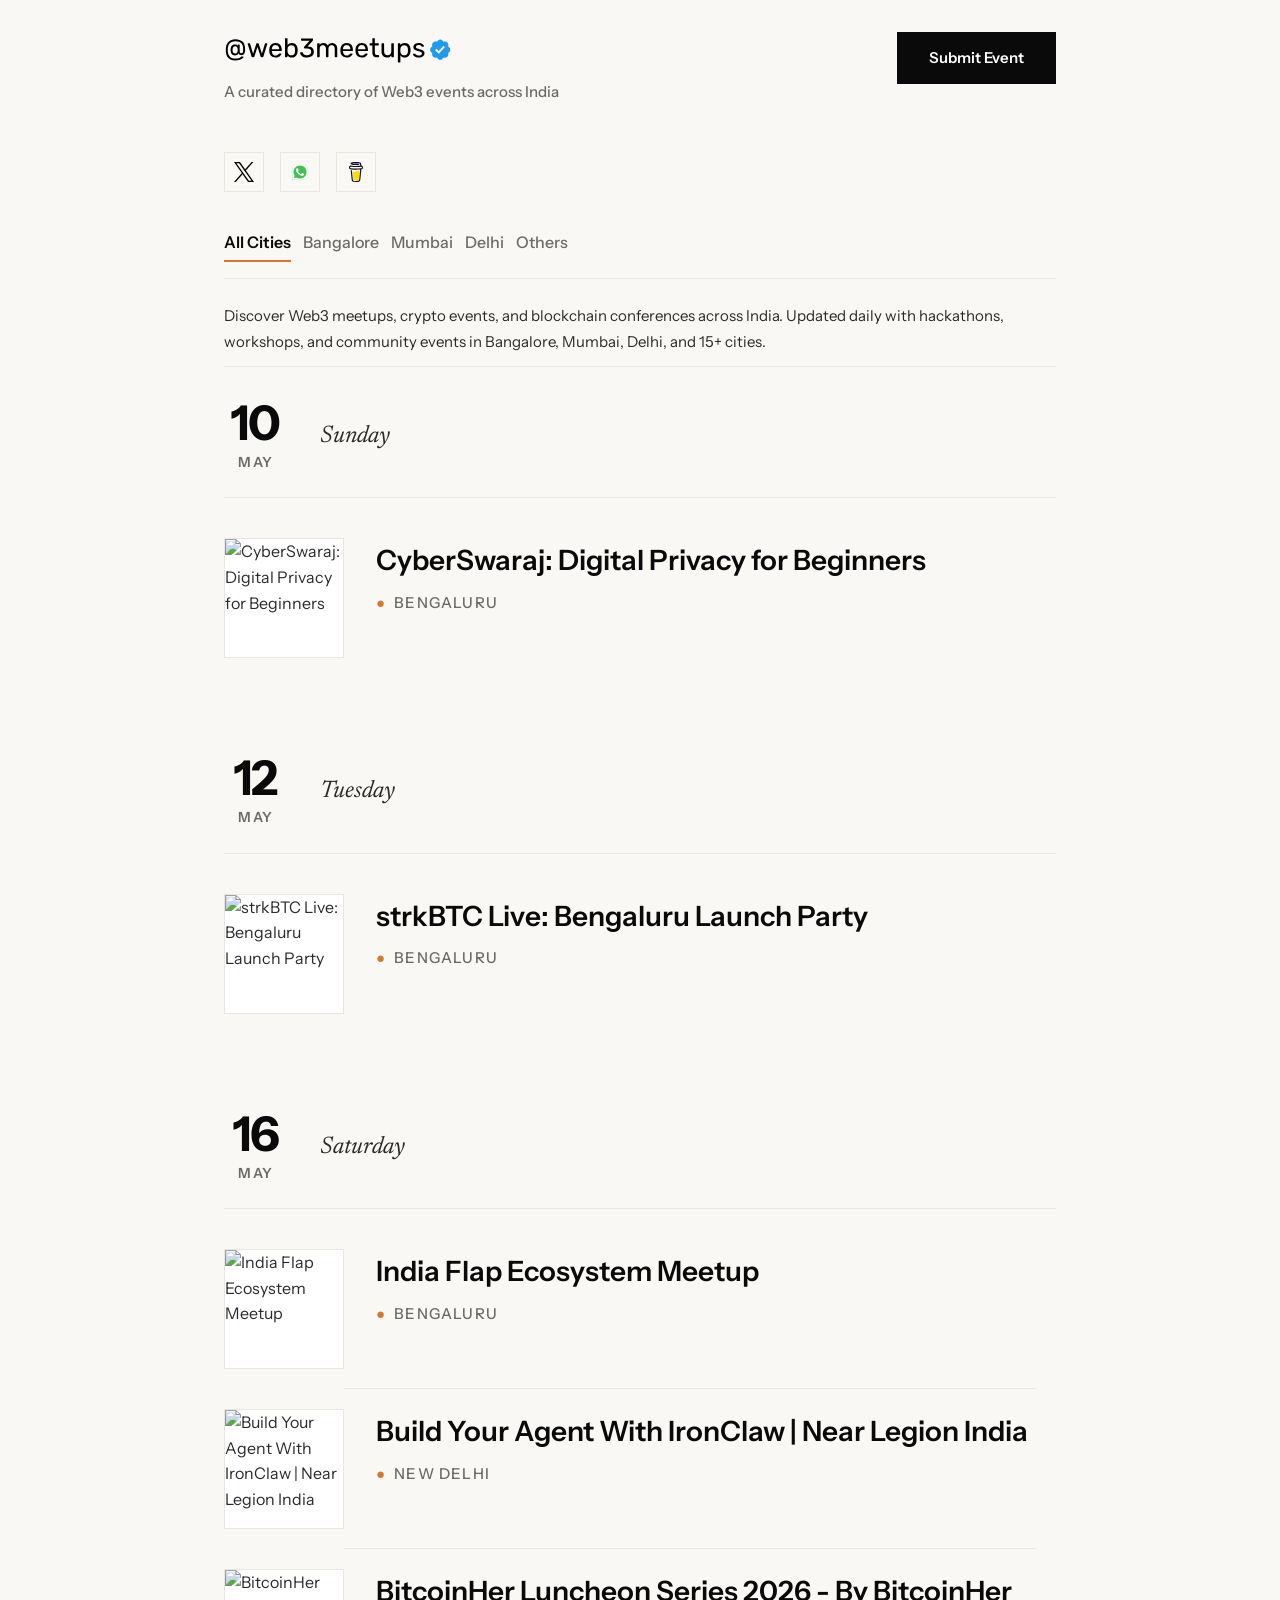
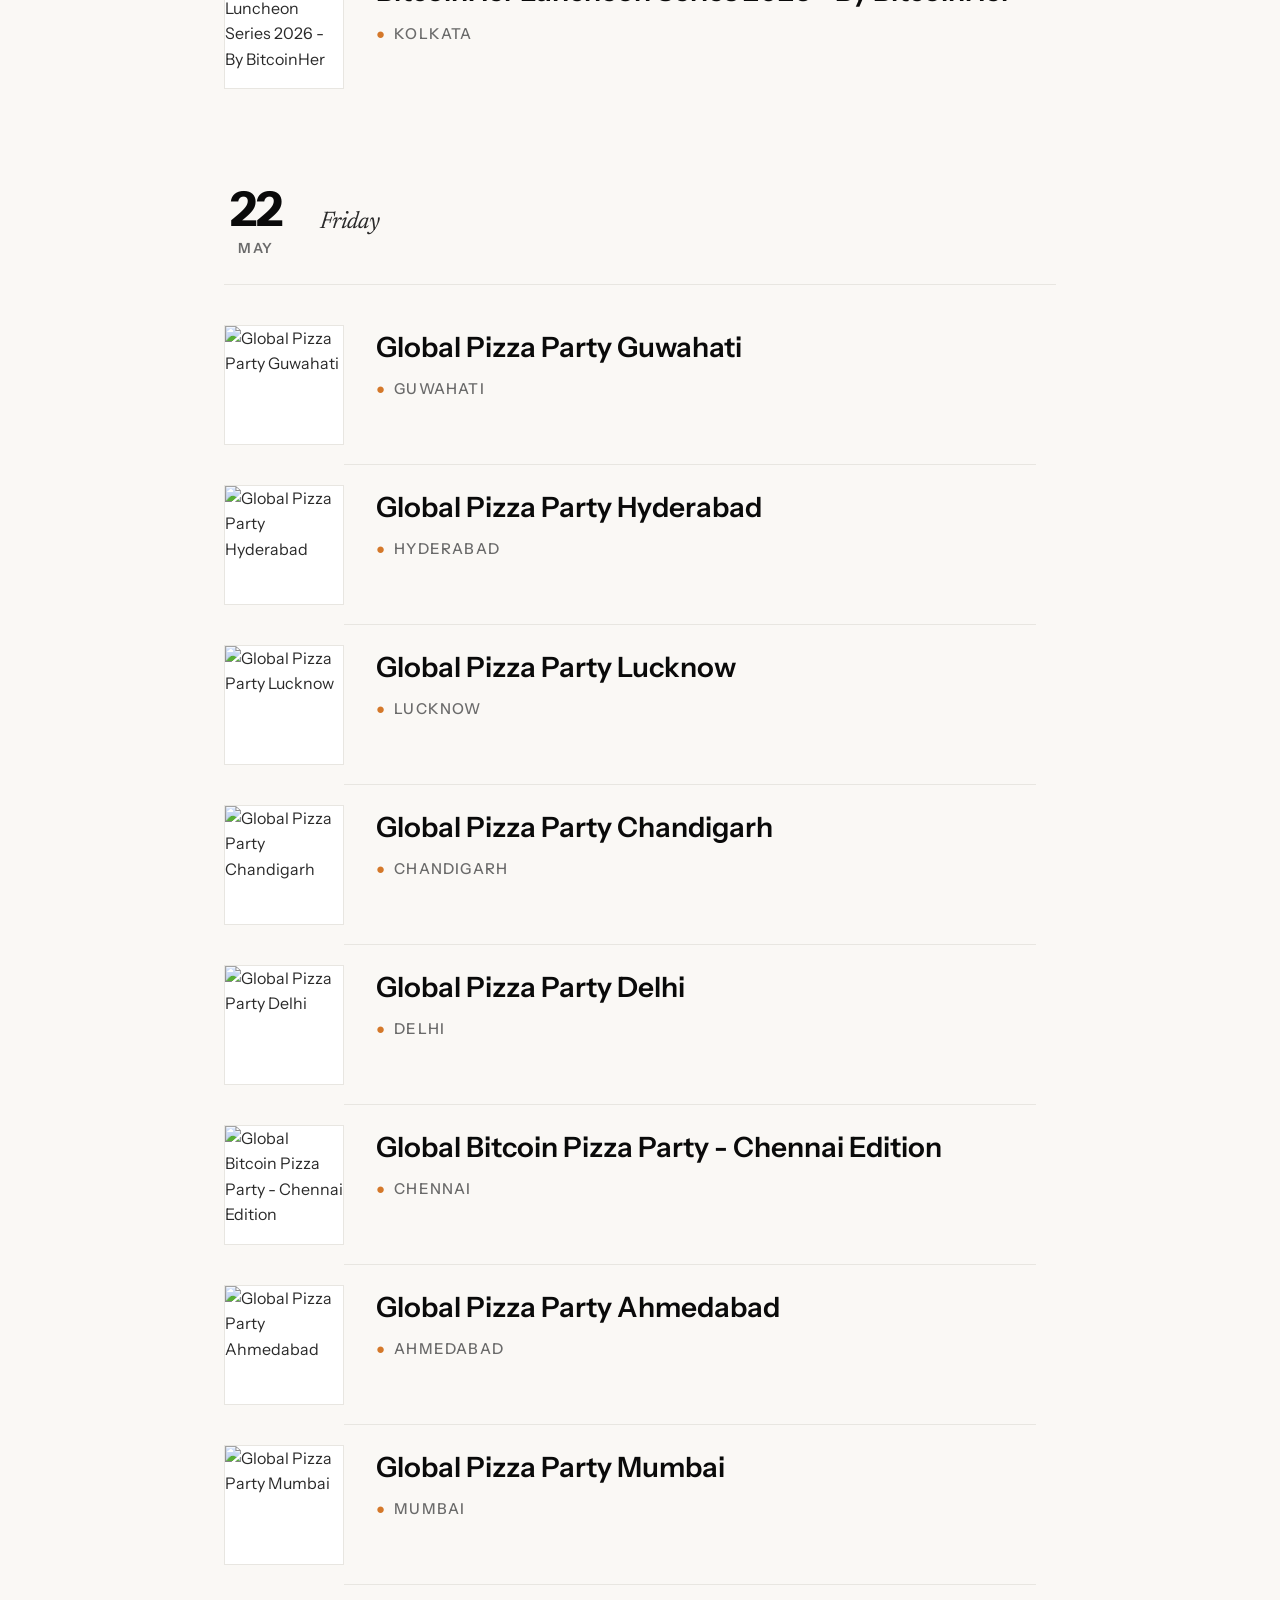
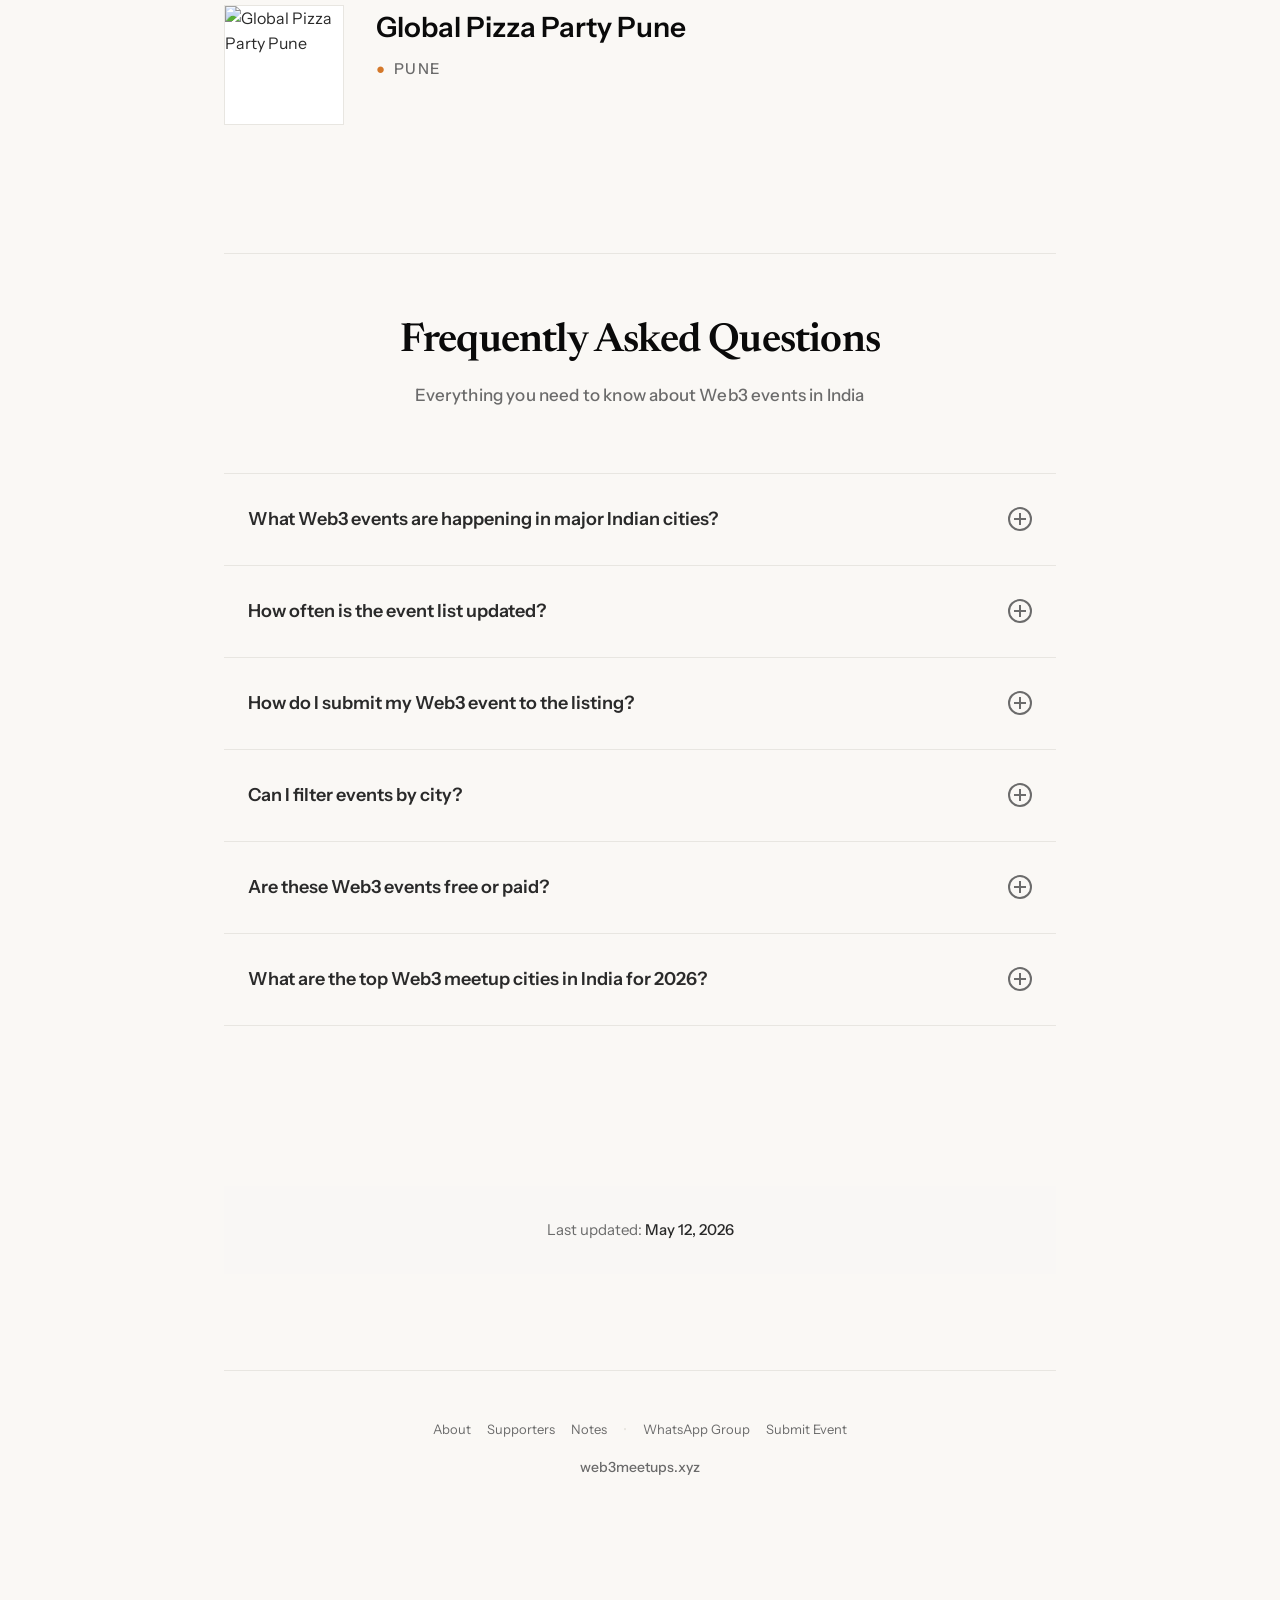
==== commit 89f1d143: "Add India Flap Ecosystem Meetup" ====
--- a/index.html
+++ b/index.html
@@ -80,6 +80,32 @@
             },
             "image": "https://images.lumacdn.com/cdn-cgi/image/format=auto,fit=cover,dpr=2,background=white,quality=75,width=400,height=400/uploads/h0/9c80a730-1f45-42ec-955b-421ac6729f70.png",
             "url": "https://t.ly/q8DtJ"
+          },
+          {
+            "@type": "Event",
+            "name": "India Flap Ecosystem Meetup",
+            "startDate": "2026-05-16T17:30:00+05:30",
+            "endDate": "2026-05-16T20:30:00+05:30",
+            "location": {
+              "@type": "Place",
+              "name": "Zo House Bangalore (Koramangala)",
+              "address": {
+                "@type": "PostalAddress",
+                "addressLocality": "Bengaluru",
+                "addressRegion": "Karnataka",
+                "addressCountry": "IN",
+                "streetAddress": "Zo House Bangalore (Koramangala)"
+              }
+            },
+            "eventAttendanceMode": "https://schema.org/OfflineEventAttendanceMode",
+            "eventStatus": "https://schema.org/EventScheduled",
+            "organizer": {
+              "@type": "Organization",
+              "name": "Web3 Meetups",
+              "url": "https://web3meetups.xyz"
+            },
+            "image": "https://images.lumacdn.com/cdn-cgi/image/format=auto,fit=cover,dpr=2,anim=false,background=white,quality=75,width=80,height=80/uploads/lk/98121267-9a6c-4d2a-b022-40345c2fc280.png",
+            "url": "https://t.ly/C6r9e"
           },
           {
             "@type": "Event",
@@ -444,12 +470,31 @@
                 </article>
               </div>
             </section>
-            <section class="calendar-section" data-city="others">
+            <section class="calendar-section" data-city="bangalore,others">
               <div class="section-header">
                 <div class="date-block"><span class="date-number">16</span><span class="date-month">May</span></div>
                 <h2 class="day-name">Saturday</h2>
               </div>
               <div class="event-list">
+                <article class="event" data-city="bangalore">
+                  <div class="event-visual">
+                    <img
+                      alt="India Flap Ecosystem Meetup"
+                      class="event-cover"
+                      height="80"
+                      loading="lazy"
+                      src="https://images.lumacdn.com/cdn-cgi/image/format=auto,fit=cover,dpr=2,anim=false,background=white,quality=75,width=80,height=80/uploads/lk/98121267-9a6c-4d2a-b022-40345c2fc280.png"
+                      width="80" />
+                  </div>
+                  <div class="event-details">
+                    <h3 class="event-name">
+                      <a href="https://t.ly/C6r9e" rel="noopener noreferrer" target="_blank"
+                        >India Flap Ecosystem Meetup</a
+                      >
+                    </h3>
+                    <p class="event-meta"><span class="event-venue">Bengaluru</span></p>
+                  </div>
+                </article>
                 <article class="event" data-city="others">
                   <div class="event-visual">
                     <img
@@ -774,7 +819,7 @@
                 margin: 0;
               ">
               Last updated:
-              <time datetime="2026-05-05" style="font-weight: 500; color: #2a2a2a">May 05, 2026</time>
+              <time datetime="2026-05-12" style="font-weight: 500; color: #2a2a2a">May 12, 2026</time>
             </p>
           </aside>
           <!-- Footer -->
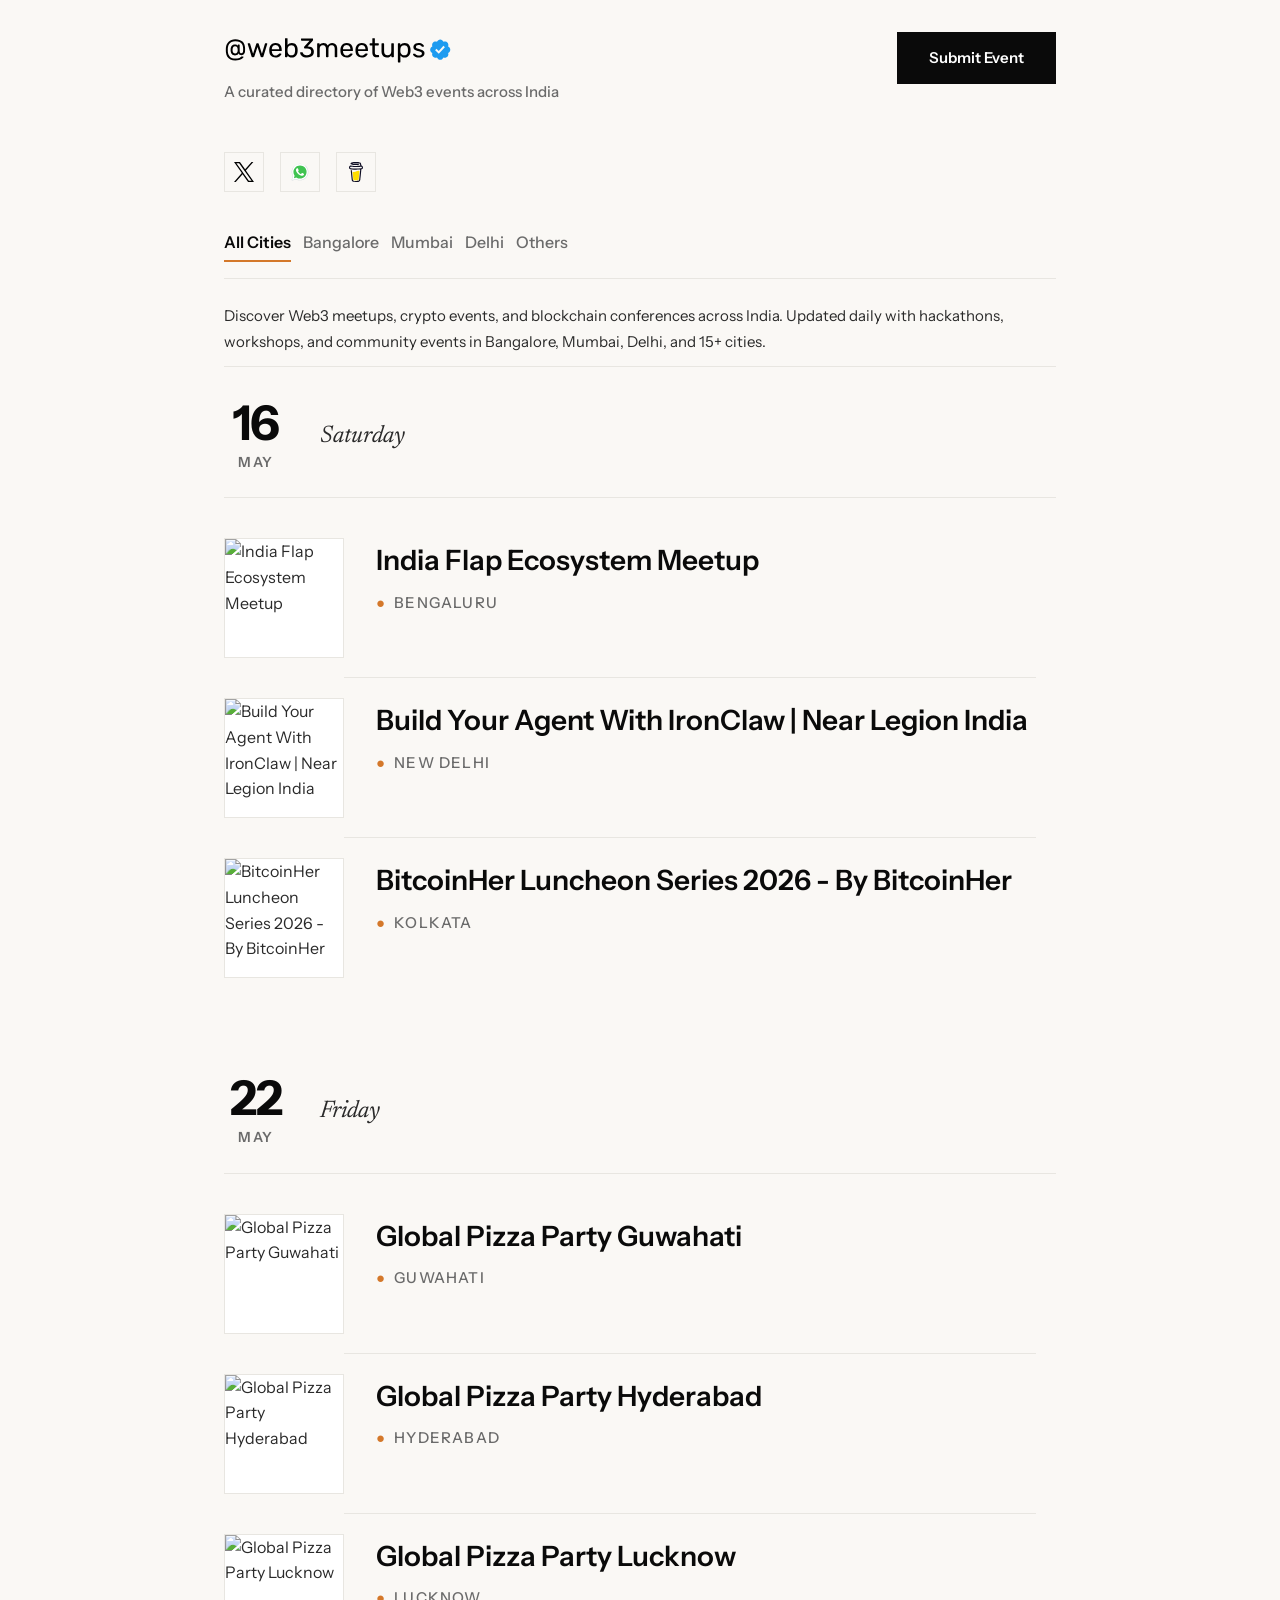
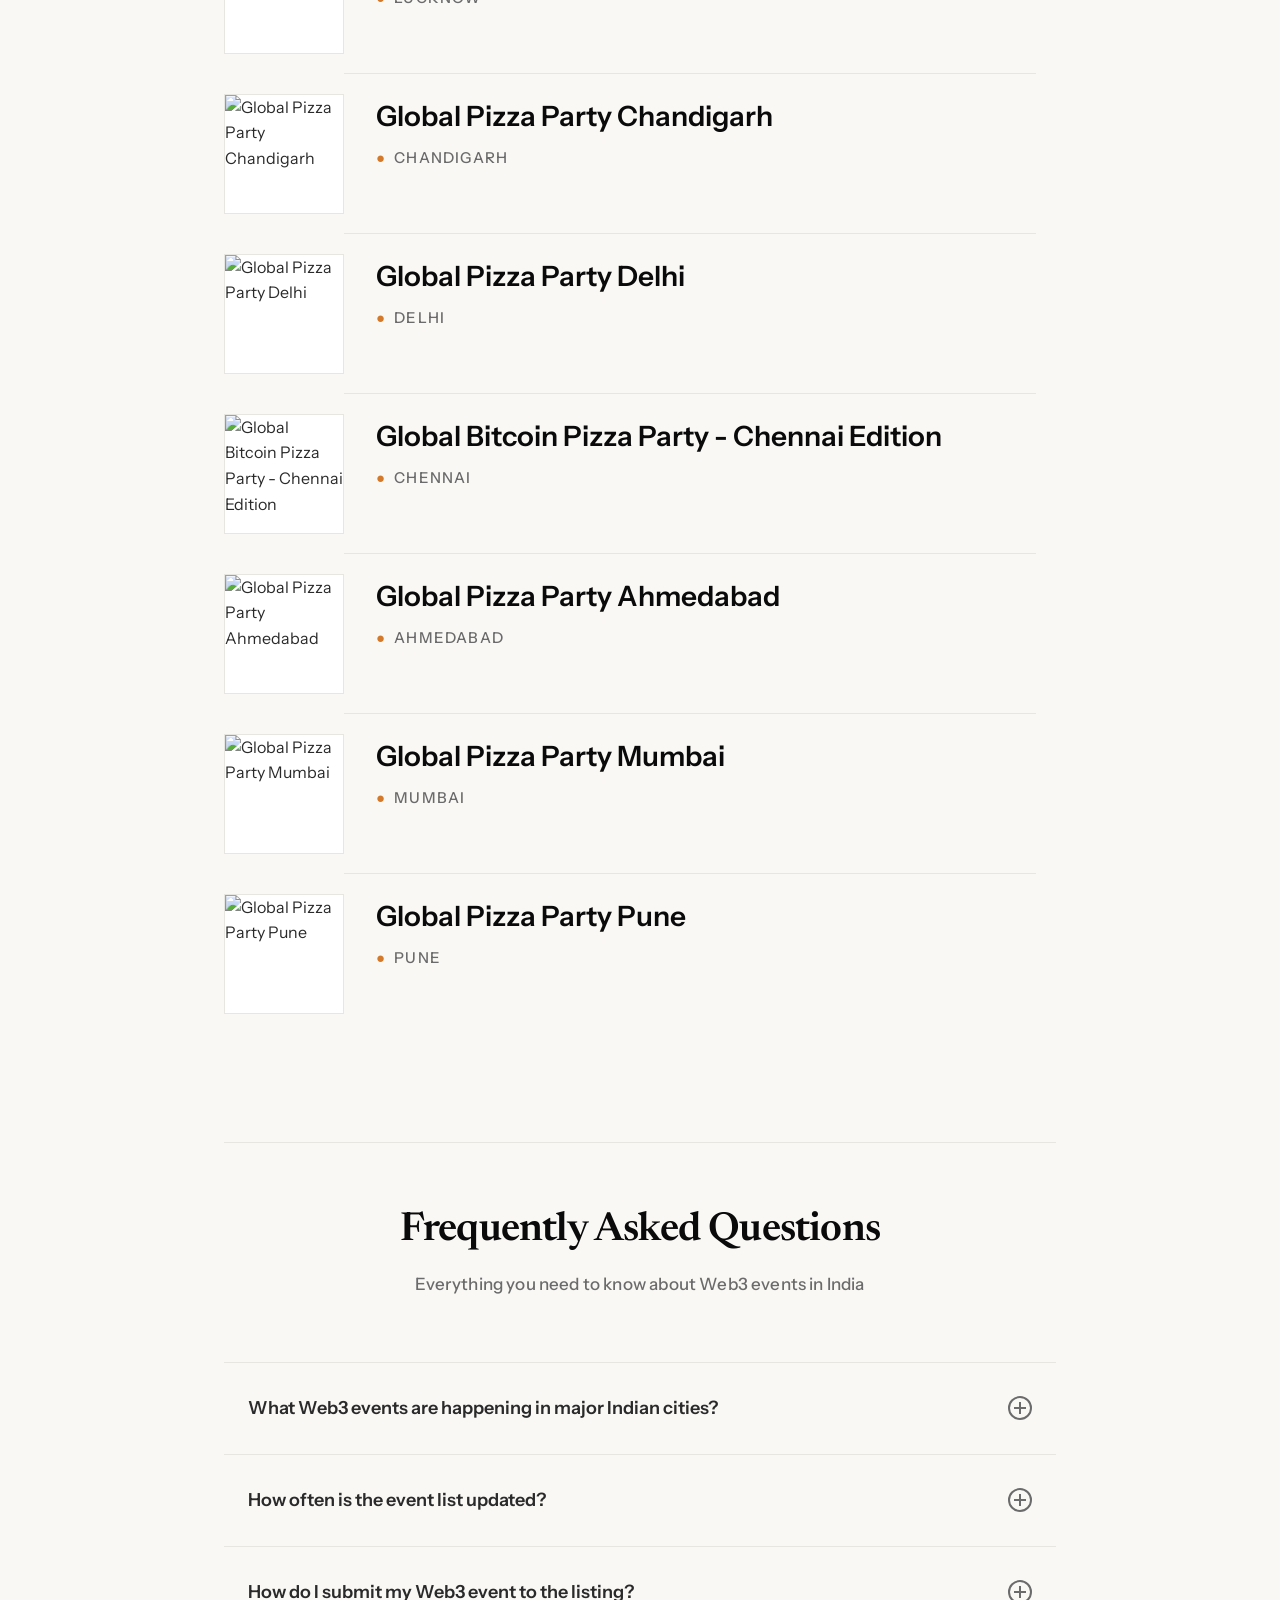
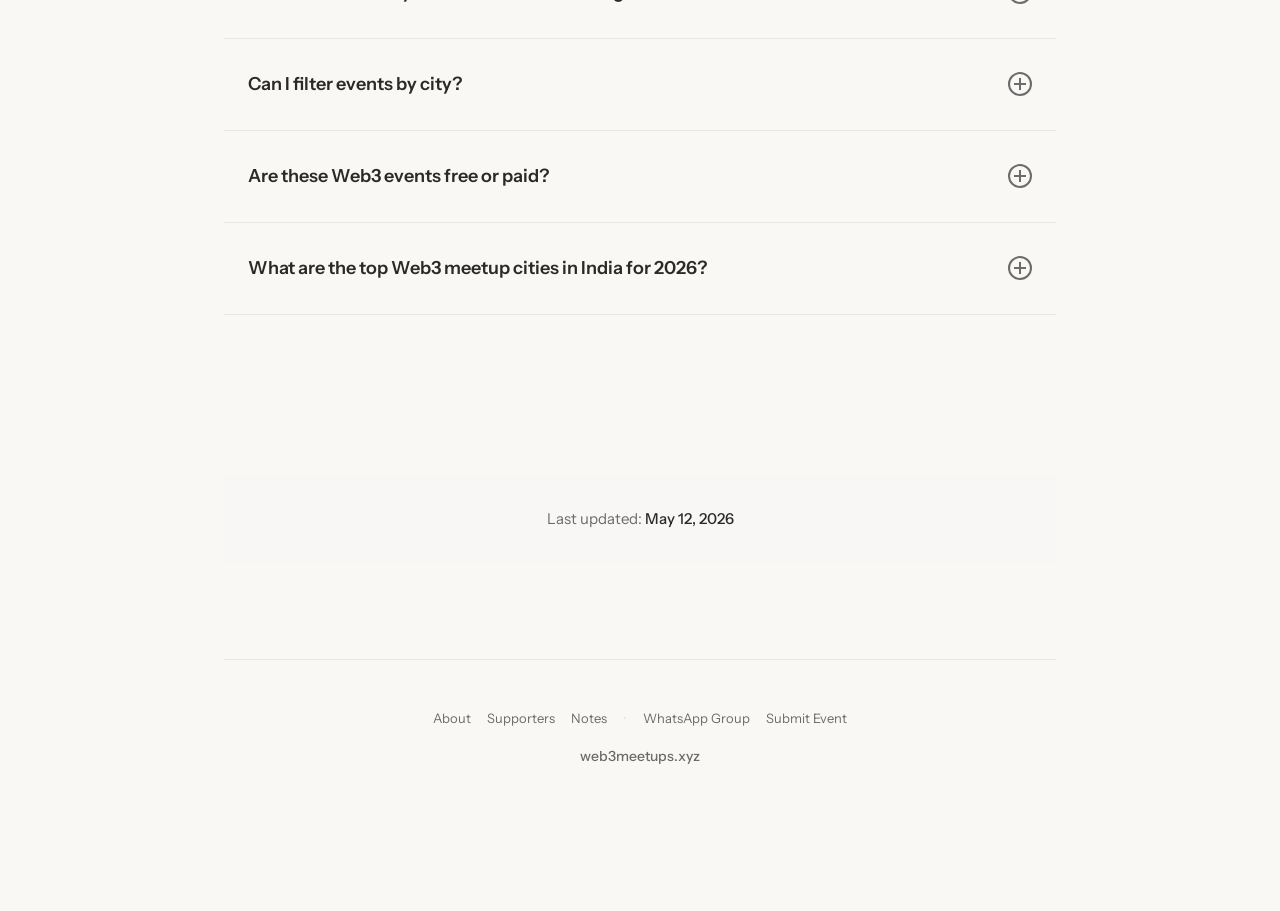
==== commit 4a4252c2: "Remove past events" ====
--- a/index.html
+++ b/index.html
@@ -1,29 +1,25 @@
-<!doctype html>
+<!DOCTYPE html>
 <html lang="en">
-  <head>
-    <meta charset="utf-8" />
-    <meta content="IE=edge,chrome=1" http-equiv="X-UA-Compatible" />
-    <meta content="text/html;charset=utf-8" http-equiv="Content-Type" />
-    <meta content="width=device-width, initial-scale=1.0" name="viewport" />
-    <!-- Basic SEO Meta Tags -->
-    <title>Web3 Meetups - Find crypto events in India</title>
-    <meta
-      content="Discover Web3 meetups and crypto events across India. Updated daily with blockchain conferences in Bangalore, Mumbai, Delhi, and 10+ cities nationwide."
-      name="description" />
-    <meta content="web3meetups" name="author" />
-    <meta content="index,follow" name="robots" />
-    <link href="https://web3meetups.xyz" rel="canonical" />
-    <!-- Favicons & Manifest -->
-    <link
-      href="data:image/svg+xzml,&lt;svg xmlns=%22http://www.w3.org/2000/svg%22 viewBox=%2210 0 100 100%22&gt;&lt;text y=%22.90em%22 font-size=%2290%22&gt;🚀&lt;/text&gt;&lt;/svg&gt;"
-      rel="icon" />
-    <link href="https://raw.githubusercontent.com/gary149/rocket-emoji/master/favicon.ico" rel="icon" sizes="any" />
-    <link href="./images/apple-touch-icon.png" rel="apple-touch-icon" sizes="180x180" />
-    <link href="/site.webmanifest" rel="manifest" />
-    <!-- Google Site Verification -->
-    <meta content="Rdgy8_ineRubBxZO0i2PmFa5LcRwSWbAAM1D49jBoOw" name="google-site-verification" />
-    <!-- Structured Data (Schema.org JSON-LD) -->
-    <script type="application/ld+json">
+<head>
+<meta charset="utf-8"/>
+<meta content="IE=edge,chrome=1" http-equiv="X-UA-Compatible"/>
+<meta content="text/html;charset=utf-8" http-equiv="Content-Type"/>
+<meta content="width=device-width, initial-scale=1.0" name="viewport"/>
+<!-- Basic SEO Meta Tags -->
+<title>Web3 Meetups - Find crypto events in India</title>
+<meta content="Discover Web3 meetups and crypto events across India. Updated daily with blockchain conferences in Bangalore, Mumbai, Delhi, and 10+ cities nationwide." name="description"/>
+<meta content="web3meetups" name="author"/>
+<meta content="index,follow" name="robots"/>
+<link href="https://web3meetups.xyz" rel="canonical"/>
+<!-- Favicons & Manifest -->
+<link href="data:image/svg+xzml,&lt;svg xmlns=%22http://www.w3.org/2000/svg%22 viewBox=%2210 0 100 100%22&gt;&lt;text y=%22.90em%22 font-size=%2290%22&gt;🚀&lt;/text&gt;&lt;/svg&gt;" rel="icon"/>
+<link href="https://raw.githubusercontent.com/gary149/rocket-emoji/master/favicon.ico" rel="icon" sizes="any"/>
+<link href="./images/apple-touch-icon.png" rel="apple-touch-icon" sizes="180x180"/>
+<link href="/site.webmanifest" rel="manifest"/>
+<!-- Google Site Verification -->
+<meta content="Rdgy8_ineRubBxZO0i2PmFa5LcRwSWbAAM1D49jBoOw" name="google-site-verification"/>
+<!-- Structured Data (Schema.org JSON-LD) -->
+<script type="application/ld+json">
       {
         "@context": "https://schema.org",
         "@graph": [
@@ -294,556 +290,377 @@
         ]
       }
     </script>
-    <!-- Open Graph Meta Tags -->
-    <meta content="Web3 Meetups - All Meetups in India." property="og:title" />
-    <meta content="https://web3meetups.xyz" property="og:url" />
-    <meta content="website" property="og:type" />
-    <meta content="Find all Web3 events in India." property="og:description" />
-    <meta content="https://i.postimg.cc/63f5xwtj/web3meetups-og-image.jpg" property="og:image" />
-    <meta content="https://i.postimg.cc/63f5xwtj/web3meetups-og-image.jpg" property="og:image:secure_url" />
-    <meta content="1200" property="og:image:width" />
-    <meta content="630" property="og:image:height" />
-    <meta content="image/jpeg" property="og:image:type" />
-    <meta content="https://web3meetups.xyz" property="website:publisher" />
-    <!-- Twitter Card Meta Tags -->
-    <meta content="summary_large_image" name="twitter:card" />
-    <meta content="web3meetups.xyz" name="twitter:domain" />
-    <meta content="https://web3meetups.xyz" name="twitter:url" />
-    <meta content="Web3 Meetups - web3 events in India." name="twitter:title" />
-    <meta content="Find all Web3 Meetups and Crypto Events across India." name="twitter:description" />
-    <meta content="@web3meetups" name="twitter:site" />
-    <meta content="@web3meetups" name="twitter:creator" />
-    <meta content="https://i.postimg.cc/Qtnw6tJW/twitter-og.png" name="twitter:image" />
-    <meta content="Cover Image of web3meetups.xyz" name="twitter:image:alt" />
-    <!-- Analytics Scripts -->
-    <script
-      data-website-id="111764b4-9e6c-40c3-97e1-c6fd67d972ff"
-      defer=""
-      src="https://cloud.umami.is/script.js"></script>
-    <!-- Fonts -->
-    <link href="https://fonts.googleapis.com" rel="preconnect" />
-    <link crossorigin="" href="https://fonts.gstatic.com" rel="preconnect" />
-    <!-- Preconnect for critical origins -->
-    <link crossorigin="" href="https://images.lumacdn.com" rel="preconnect" />
-    <link crossorigin="" href="https://i.postimg.cc" rel="preconnect" />
-    <link href="https://cloud.umami.is" rel="preconnect" />
-    <link href="https://api-gateway.umami.dev" rel="preconnect" />
-    <link href="https://t.ly" rel="preconnect" />
-    <link href="https://scripts.simpleanalyticscdn.com" rel="preconnect" />
-    <link
-      href="https://fonts.googleapis.com/css2?family=Instrument+Sans:wght@400;500;600;700&amp;family=Newsreader:ital,wght@0,400;0,600;1,400&amp;display=swap"
-      media="print"
-      onload="this.media = 'all'"
-      rel="stylesheet" />
-    <noscript
-      ><link
-        href="https://fonts.googleapis.com/css2?family=Instrument+Sans:wght@400;500;600;700&amp;family=Newsreader:ital,wght@0,400;0,600;1,400&amp;display=swap"
-        rel="stylesheet"
-    /></noscript>
-    <!-- CSS -->
-    <link as="style" href="./css/style.css" rel="preload" />
-    <link href="./css/style.css" rel="stylesheet" />
-  </head>
-  <body>
-    <div class="page-wrapper">
-      <div class="feed-container">
-        <div class="wrapper">
-          <!-- Hidden H1 for SEO -->
-          <h1 class="seo-h1">Web3 Meetups &amp; Crypto Events in India</h1>
-          <!-- Header -->
-          <header>
-            <div class="masthead">
-              <div class="logo-section">
-                <img alt="web3meetups" class="site-logo" height="40" src="images/web3meetups-logo.svg" width="150" />
-                <p class="tagline">A curated directory of Web3 events across India</p>
-              </div>
-              <a class="action-button" href="https://tally.so/r/mBBEl5" rel="noopener noreferrer" target="_blank"
-                >Submit Event</a
-              >
-            </div>
-            <!-- Social Links -->
-            <div class="header-social">
-              <a class="header-social-link" href="https://x.com/web3meetups" rel="noopener noreferrer" target="_blank">
-                <img alt="Twitter" class="social-icon-img" height="24" src="images/twitter-logo.svg" width="24" />
-              </a>
-              <a
-                class="header-social-link"
-                href="https://chat.whatsapp.com/L2iZG8fh7ep8qtV5J5OgSu"
-                rel="noopener noreferrer"
-                target="_blank">
-                <img alt="WhatsApp" class="social-icon-img" height="24" src="images/whatsapp-logo.svg" width="24" />
-              </a>
-              <a
-                class="header-social-link"
-                href="https://www.buymeacoffee.com/web3meetups"
-                rel="noopener noreferrer"
-                target="_blank">
-                <img
-                  alt="Buy Me a Coffee"
-                  class="social-icon-img"
-                  height="24"
-                  src="images/buymeacoffee-logo.svg"
-                  width="24" />
-              </a>
-            </div>
-            <!-- City Filter Navigation -->
-            <nav class="navigation">
-              <ul class="city-filters">
-                <li>
-                  <button class="city-filter active" data-city="all" type="button">All Cities</button>
-                </li>
-                <li>
-                  <button class="city-filter" data-city="bangalore" type="button">Bangalore</button>
-                </li>
-                <li>
-                  <button class="city-filter" data-city="mumbai" type="button">Mumbai</button>
-                </li>
-                <li>
-                  <button class="city-filter" data-city="delhi" type="button">Delhi</button>
-                </li>
-                <li>
-                  <button class="city-filter" data-city="others" type="button">Others</button>
-                </li>
-              </ul>
-            </nav>
-          </header>
-          <!-- Introductory Content Section -->
-          <div class="intro-section">
-            <p>
+<!-- Open Graph Meta Tags -->
+<meta content="Web3 Meetups - All Meetups in India." property="og:title"/>
+<meta content="https://web3meetups.xyz" property="og:url"/>
+<meta content="website" property="og:type"/>
+<meta content="Find all Web3 events in India." property="og:description"/>
+<meta content="https://i.postimg.cc/63f5xwtj/web3meetups-og-image.jpg" property="og:image"/>
+<meta content="https://i.postimg.cc/63f5xwtj/web3meetups-og-image.jpg" property="og:image:secure_url"/>
+<meta content="1200" property="og:image:width"/>
+<meta content="630" property="og:image:height"/>
+<meta content="image/jpeg" property="og:image:type"/>
+<meta content="https://web3meetups.xyz" property="website:publisher"/>
+<!-- Twitter Card Meta Tags -->
+<meta content="summary_large_image" name="twitter:card"/>
+<meta content="web3meetups.xyz" name="twitter:domain"/>
+<meta content="https://web3meetups.xyz" name="twitter:url"/>
+<meta content="Web3 Meetups - web3 events in India." name="twitter:title"/>
+<meta content="Find all Web3 Meetups and Crypto Events across India." name="twitter:description"/>
+<meta content="@web3meetups" name="twitter:site"/>
+<meta content="@web3meetups" name="twitter:creator"/>
+<meta content="https://i.postimg.cc/Qtnw6tJW/twitter-og.png" name="twitter:image"/>
+<meta content="Cover Image of web3meetups.xyz" name="twitter:image:alt"/>
+<!-- Analytics Scripts -->
+<script data-website-id="111764b4-9e6c-40c3-97e1-c6fd67d972ff" defer="" src="https://cloud.umami.is/script.js"></script>
+<!-- Fonts -->
+<link href="https://fonts.googleapis.com" rel="preconnect"/>
+<link crossorigin="" href="https://fonts.gstatic.com" rel="preconnect"/>
+<!-- Preconnect for critical origins -->
+<link crossorigin="" href="https://images.lumacdn.com" rel="preconnect"/>
+<link crossorigin="" href="https://i.postimg.cc" rel="preconnect"/>
+<link href="https://cloud.umami.is" rel="preconnect"/>
+<link href="https://api-gateway.umami.dev" rel="preconnect"/>
+<link href="https://t.ly" rel="preconnect"/>
+<link href="https://scripts.simpleanalyticscdn.com" rel="preconnect"/>
+<link href="https://fonts.googleapis.com/css2?family=Instrument+Sans:wght@400;500;600;700&amp;family=Newsreader:ital,wght@0,400;0,600;1,400&amp;display=swap" media="print" onload="this.media = 'all'" rel="stylesheet"/>
+<noscript><link href="https://fonts.googleapis.com/css2?family=Instrument+Sans:wght@400;500;600;700&amp;family=Newsreader:ital,wght@0,400;0,600;1,400&amp;display=swap" rel="stylesheet"/></noscript>
+<!-- CSS -->
+<link as="style" href="./css/style.css" rel="preload"/>
+<link href="./css/style.css" rel="stylesheet"/>
+</head>
+<body>
+<div class="page-wrapper">
+<div class="feed-container">
+<div class="wrapper">
+<!-- Hidden H1 for SEO -->
+<h1 class="seo-h1">Web3 Meetups &amp; Crypto Events in India</h1>
+<!-- Header -->
+<header>
+<div class="masthead">
+<div class="logo-section">
+<img alt="web3meetups" class="site-logo" height="40" src="images/web3meetups-logo.svg" width="150"/>
+<p class="tagline">A curated directory of Web3 events across India</p>
+</div>
+<a class="action-button" href="https://tally.so/r/mBBEl5" rel="noopener noreferrer" target="_blank">Submit Event</a>
+</div>
+<!-- Social Links -->
+<div class="header-social">
+<a class="header-social-link" href="https://x.com/web3meetups" rel="noopener noreferrer" target="_blank">
+<img alt="Twitter" class="social-icon-img" height="24" src="images/twitter-logo.svg" width="24"/>
+</a>
+<a class="header-social-link" href="https://chat.whatsapp.com/L2iZG8fh7ep8qtV5J5OgSu" rel="noopener noreferrer" target="_blank">
+<img alt="WhatsApp" class="social-icon-img" height="24" src="images/whatsapp-logo.svg" width="24"/>
+</a>
+<a class="header-social-link" href="https://www.buymeacoffee.com/web3meetups" rel="noopener noreferrer" target="_blank">
+<img alt="Buy Me a Coffee" class="social-icon-img" height="24" src="images/buymeacoffee-logo.svg" width="24"/>
+</a>
+</div>
+<!-- City Filter Navigation -->
+<nav class="navigation">
+<ul class="city-filters">
+<li>
+<button class="city-filter active" data-city="all" type="button">All Cities</button>
+</li>
+<li>
+<button class="city-filter" data-city="bangalore" type="button">Bangalore</button>
+</li>
+<li>
+<button class="city-filter" data-city="mumbai" type="button">Mumbai</button>
+</li>
+<li>
+<button class="city-filter" data-city="delhi" type="button">Delhi</button>
+</li>
+<li>
+<button class="city-filter" data-city="others" type="button">Others</button>
+</li>
+</ul>
+</nav>
+</header>
+<!-- Introductory Content Section -->
+<div class="intro-section">
+<p>
               Discover Web3 meetups, crypto events, and blockchain conferences across India. Updated daily with
               hackathons, workshops, and community events in Bangalore, Mumbai, Delhi, and 15+ cities.
             </p>
-          </div>
-          <!-- Main Event Feed -->
-          <main class="content">
-            <section class="calendar-section" data-city="bangalore">
-              <div class="section-header">
-                <div class="date-block"><span class="date-number">10</span><span class="date-month">May</span></div>
-                <h2 class="day-name">Sunday</h2>
-              </div>
-              <div class="event-list">
-                <article class="event" data-city="bangalore">
-                  <div class="event-visual">
-                    <img
-                      alt="CyberSwaraj: Digital Privacy for Beginners"
-                      class="event-cover"
-                      height="80"
-                      loading="eager"
-                      src="https://images.lumacdn.com/event-covers/rd/9cf4b239-69b1-4a88-82a9-5786b43e1d4c.jpg"
-                      width="80" />
-                  </div>
-                  <div class="event-details">
-                    <h3 class="event-name">
-                      <a href="https://t.ly/-MdE6" rel="noopener noreferrer" target="_blank"
-                        >CyberSwaraj: Digital Privacy for Beginners</a
-                      >
-                    </h3>
-                    <p class="event-meta"><span class="event-venue">Bengaluru</span></p>
-                  </div>
-                </article>
-              </div>
-            </section>
-            <section class="calendar-section" data-city="bangalore">
-              <div class="section-header">
-                <div class="date-block"><span class="date-number">12</span><span class="date-month">May</span></div>
-                <h2 class="day-name">Tuesday</h2>
-              </div>
-              <div class="event-list">
-                <article class="event" data-city="bangalore">
-                  <div class="event-visual">
-                    <img
-                      alt="strkBTC Live: Bengaluru Launch Party"
-                      class="event-cover"
-                      height="80"
-                      loading="lazy"
-                      src="https://images.lumacdn.com/cdn-cgi/image/format=auto,fit=cover,dpr=2,background=white,quality=75,width=400,height=400/uploads/h0/9c80a730-1f45-42ec-955b-421ac6729f70.png"
-                      width="80" />
-                  </div>
-                  <div class="event-details">
-                    <h3 class="event-name">
-                      <a href="https://t.ly/q8DtJ" rel="noopener noreferrer" target="_blank"
-                        >strkBTC Live: Bengaluru Launch Party</a
-                      >
-                    </h3>
-                    <p class="event-meta"><span class="event-venue">Bengaluru</span></p>
-                  </div>
-                </article>
-              </div>
-            </section>
-            <section class="calendar-section" data-city="bangalore,others">
-              <div class="section-header">
-                <div class="date-block"><span class="date-number">16</span><span class="date-month">May</span></div>
-                <h2 class="day-name">Saturday</h2>
-              </div>
-              <div class="event-list">
-                <article class="event" data-city="bangalore">
-                  <div class="event-visual">
-                    <img
-                      alt="India Flap Ecosystem Meetup"
-                      class="event-cover"
-                      height="80"
-                      loading="lazy"
-                      src="https://images.lumacdn.com/cdn-cgi/image/format=auto,fit=cover,dpr=2,anim=false,background=white,quality=75,width=80,height=80/uploads/lk/98121267-9a6c-4d2a-b022-40345c2fc280.png"
-                      width="80" />
-                  </div>
-                  <div class="event-details">
-                    <h3 class="event-name">
-                      <a href="https://t.ly/C6r9e" rel="noopener noreferrer" target="_blank"
-                        >India Flap Ecosystem Meetup</a
-                      >
-                    </h3>
-                    <p class="event-meta"><span class="event-venue">Bengaluru</span></p>
-                  </div>
-                </article>
-                <article class="event" data-city="others">
-                  <div class="event-visual">
-                    <img
-                      alt="Build Your Agent With IronClaw | Near Legion India"
-                      class="event-cover"
-                      height="80"
-                      loading="lazy"
-                      src="https://images.lumacdn.com/cdn-cgi/image/format=auto,fit=cover,dpr=2,anim=false,background=white,quality=75,width=80,height=80/event-covers/pi/87861303-ce24-4a51-b5f6-60b856275acd.png"
-                      width="80" />
-                  </div>
-                  <div class="event-details">
-                    <h3 class="event-name">
-                      <a href="https://t.ly/YUs1x" rel="noopener noreferrer" target="_blank"
-                        >Build Your Agent With IronClaw | Near Legion India</a
-                      >
-                    </h3>
-                    <p class="event-meta"><span class="event-venue">New Delhi</span></p>
-                  </div>
-                </article>
-                <article class="event" data-city="others">
-                  <div class="event-visual">
-                    <img
-                      alt="BitcoinHer Luncheon Series 2026 - By BitcoinHer"
-                      class="event-cover"
-                      height="80"
-                      loading="lazy"
-                      src="https://images.lumacdn.com/cdn-cgi/image/format=auto,fit=cover,dpr=2,anim=false,background=white,quality=75,width=80,height=80/event-covers/12/a816009c-f009-4c94-b809-44e34c962978.png"
-                      width="80" />
-                  </div>
-                  <div class="event-details">
-                    <h3 class="event-name">
-                      <a href="https://t.ly/LJxwj" rel="noopener noreferrer" target="_blank"
-                        >BitcoinHer Luncheon Series 2026 - By BitcoinHer</a
-                      >
-                    </h3>
-                    <p class="event-meta"><span class="event-venue">Kolkata</span></p>
-                  </div>
-                </article>
-              </div>
-            </section>
-            <section class="calendar-section" data-city="delhi,mumbai,others">
-              <div class="section-header">
-                <div class="date-block"><span class="date-number">22</span><span class="date-month">May</span></div>
-                <h2 class="day-name">Friday</h2>
-              </div>
-              <div class="event-list">
-                <article class="event" data-city="others">
-                  <div class="event-visual">
-                    <img
-                      alt="Global Pizza Party Guwahati"
-                      class="event-cover"
-                      height="80"
-                      loading="lazy"
-                      src="https://znpiwdvvsqaxuskpfleo.supabase.co/storage/v1/object/public/event-images/1777820982392-6dww4.png"
-                      width="80" />
-                  </div>
-                  <div class="event-details">
-                    <h3 class="event-name">
-                      <a href="https://t.ly/np0eS" rel="noopener noreferrer" target="_blank"
-                        >Global Pizza Party Guwahati</a
-                      >
-                    </h3>
-                    <p class="event-meta"><span class="event-venue">Guwahati</span></p>
-                  </div>
-                </article>
-                <article class="event" data-city="others">
-                  <div class="event-visual">
-                    <img
-                      alt="Global Pizza Party Hyderabad"
-                      class="event-cover"
-                      height="80"
-                      loading="lazy"
-                      src="https://res.cloudinary.com/dkngky21w/image/upload/v1774031537/PizzaDAO-HyderabadDAO_xm381u.jpg"
-                      width="80" />
-                  </div>
-                  <div class="event-details">
-                    <h3 class="event-name">
-                      <a href="https://t.ly/eoHcm" rel="noopener noreferrer" target="_blank"
-                        >Global Pizza Party Hyderabad</a
-                      >
-                    </h3>
-                    <p class="event-meta"><span class="event-venue">Hyderabad</span></p>
-                  </div>
-                </article>
-                <article class="event" data-city="others">
-                  <div class="event-visual">
-                    <img
-                      alt="Global Pizza Party Lucknow"
-                      class="event-cover"
-                      height="80"
-                      loading="lazy"
-                      src="https://znpiwdvvsqaxuskpfleo.supabase.co/storage/v1/object/public/event-images/1777699459974-hnvad.png"
-                      width="80" />
-                  </div>
-                  <div class="event-details">
-                    <h3 class="event-name">
-                      <a href="https://t.ly/kRQxt" rel="noopener noreferrer" target="_blank"
-                        >Global Pizza Party Lucknow</a
-                      >
-                    </h3>
-                    <p class="event-meta"><span class="event-venue">Lucknow</span></p>
-                  </div>
-                </article>
-                <article class="event" data-city="others">
-                  <div class="event-visual">
-                    <img
-                      alt="Global Pizza Party Chandigarh"
-                      class="event-cover"
-                      height="80"
-                      loading="lazy"
-                      src="https://znpiwdvvsqaxuskpfleo.supabase.co/storage/v1/object/public/event-images/1777699366349-najkca.png"
-                      width="80" />
-                  </div>
-                  <div class="event-details">
-                    <h3 class="event-name">
-                      <a href="https://t.ly/j_JZD" rel="noopener noreferrer" target="_blank"
-                        >Global Pizza Party Chandigarh</a
-                      >
-                    </h3>
-                    <p class="event-meta"><span class="event-venue">Chandigarh</span></p>
-                  </div>
-                </article>
-                <article class="event" data-city="delhi">
-                  <div class="event-visual">
-                    <img
-                      alt="Global Pizza Party Delhi"
-                      class="event-cover"
-                      height="80"
-                      loading="lazy"
-                      src="https://znpiwdvvsqaxuskpfleo.supabase.co/storage/v1/object/public/event-images/1777699387072-7zhwge.png"
-                      width="80" />
-                  </div>
-                  <div class="event-details">
-                    <h3 class="event-name">
-                      <a href="https://t.ly/6gQRJ" rel="noopener noreferrer" target="_blank"
-                        >Global Pizza Party Delhi</a
-                      >
-                    </h3>
-                    <p class="event-meta"><span class="event-venue">Delhi</span></p>
-                  </div>
-                </article>
-                <article class="event" data-city="others">
-                  <div class="event-visual">
-                    <img
-                      alt="Global Bitcoin Pizza Party - Chennai Edition"
-                      class="event-cover"
-                      height="80"
-                      loading="lazy"
-                      src="https://znpiwdvvsqaxuskpfleo.supabase.co/storage/v1/object/public/event-images/1777699323299-h6icem.png"
-                      width="80" />
-                  </div>
-                  <div class="event-details">
-                    <h3 class="event-name">
-                      <a href="https://t.ly/h8Ziw" rel="noopener noreferrer" target="_blank"
-                        >Global Bitcoin Pizza Party - Chennai Edition</a
-                      >
-                    </h3>
-                    <p class="event-meta"><span class="event-venue">Chennai</span></p>
-                  </div>
-                </article>
-                <article class="event" data-city="others">
-                  <div class="event-visual">
-                    <img
-                      alt="Global Pizza Party Ahmedabad"
-                      class="event-cover"
-                      height="80"
-                      loading="lazy"
-                      src="https://znpiwdvvsqaxuskpfleo.supabase.co/storage/v1/object/public/event-images/1777699331301-jljqe.png"
-                      width="80" />
-                  </div>
-                  <div class="event-details">
-                    <h3 class="event-name">
-                      <a href="https://t.ly/3vYUo" rel="noopener noreferrer" target="_blank"
-                        >Global Pizza Party Ahmedabad</a
-                      >
-                    </h3>
-                    <p class="event-meta"><span class="event-venue">Ahmedabad</span></p>
-                  </div>
-                </article>
-                <article class="event" data-city="mumbai">
-                  <div class="event-visual">
-                    <img
-                      alt="Global Pizza Party Mumbai"
-                      class="event-cover"
-                      height="80"
-                      loading="lazy"
-                      src="https://znpiwdvvsqaxuskpfleo.supabase.co/storage/v1/object/public/event-images/1777699485905-yjk1sp.png"
-                      width="80" />
-                  </div>
-                  <div class="event-details">
-                    <h3 class="event-name">
-                      <a href="https://t.ly/hoN4g" rel="noopener noreferrer" target="_blank"
-                        >Global Pizza Party Mumbai</a
-                      >
-                    </h3>
-                    <p class="event-meta"><span class="event-venue">Mumbai</span></p>
-                  </div>
-                </article>
-                <article class="event" data-city="others">
-                  <div class="event-visual">
-                    <img
-                      alt="Global Pizza Party Pune"
-                      class="event-cover"
-                      height="80"
-                      loading="lazy"
-                      src="https://znpiwdvvsqaxuskpfleo.supabase.co/storage/v1/object/public/event-images/1777699522625-amstw.png"
-                      width="80" />
-                  </div>
-                  <div class="event-details">
-                    <h3 class="event-name">
-                      <a href="https://t.ly/9mZpw" rel="noopener noreferrer" target="_blank">Global Pizza Party Pune</a>
-                    </h3>
-                    <p class="event-meta"><span class="event-venue">Pune</span></p>
-                  </div>
-                </article>
-              </div>
-            </section>
-          </main>
-          <!-- FAQ Section -->
-          <section class="faq-section">
-            <div class="faq-header">
-              <h2 class="faq-title">Frequently Asked Questions</h2>
-              <p class="faq-subtitle">Everything you need to know about Web3 events in India</p>
-            </div>
-            <div class="faq-list">
-              <details class="faq-item">
-                <summary class="faq-question">
-                  <span class="faq-q-text">What Web3 events are happening in major Indian cities?</span>
-                  <span aria-hidden="true" class="faq-toggle"></span>
-                </summary>
-                <div class="faq-answer">
-                  <p>
+</div>
+<!-- Main Event Feed -->
+<main class="content">
+
+
+<section class="calendar-section" data-city="bangalore,others">
+<div class="section-header">
+<div class="date-block"><span class="date-number">16</span><span class="date-month">May</span></div>
+<h2 class="day-name">Saturday</h2>
+</div>
+<div class="event-list">
+<article class="event" data-city="bangalore">
+<div class="event-visual">
+<img alt="India Flap Ecosystem Meetup" class="event-cover" height="80" loading="lazy" src="https://images.lumacdn.com/cdn-cgi/image/format=auto,fit=cover,dpr=2,anim=false,background=white,quality=75,width=80,height=80/uploads/lk/98121267-9a6c-4d2a-b022-40345c2fc280.png" width="80"/>
+</div>
+<div class="event-details">
+<h3 class="event-name">
+<a href="https://t.ly/C6r9e" rel="noopener noreferrer" target="_blank">India Flap Ecosystem Meetup</a>
+</h3>
+<p class="event-meta"><span class="event-venue">Bengaluru</span></p>
+</div>
+</article>
+<article class="event" data-city="others">
+<div class="event-visual">
+<img alt="Build Your Agent With IronClaw | Near Legion India" class="event-cover" height="80" loading="lazy" src="https://images.lumacdn.com/cdn-cgi/image/format=auto,fit=cover,dpr=2,anim=false,background=white,quality=75,width=80,height=80/event-covers/pi/87861303-ce24-4a51-b5f6-60b856275acd.png" width="80"/>
+</div>
+<div class="event-details">
+<h3 class="event-name">
+<a href="https://t.ly/YUs1x" rel="noopener noreferrer" target="_blank">Build Your Agent With IronClaw | Near Legion India</a>
+</h3>
+<p class="event-meta"><span class="event-venue">New Delhi</span></p>
+</div>
+</article>
+<article class="event" data-city="others">
+<div class="event-visual">
+<img alt="BitcoinHer Luncheon Series 2026 - By BitcoinHer" class="event-cover" height="80" loading="lazy" src="https://images.lumacdn.com/cdn-cgi/image/format=auto,fit=cover,dpr=2,anim=false,background=white,quality=75,width=80,height=80/event-covers/12/a816009c-f009-4c94-b809-44e34c962978.png" width="80"/>
+</div>
+<div class="event-details">
+<h3 class="event-name">
+<a href="https://t.ly/LJxwj" rel="noopener noreferrer" target="_blank">BitcoinHer Luncheon Series 2026 - By BitcoinHer</a>
+</h3>
+<p class="event-meta"><span class="event-venue">Kolkata</span></p>
+</div>
+</article>
+</div>
+</section>
+<section class="calendar-section" data-city="delhi,mumbai,others">
+<div class="section-header">
+<div class="date-block"><span class="date-number">22</span><span class="date-month">May</span></div>
+<h2 class="day-name">Friday</h2>
+</div>
+<div class="event-list">
+<article class="event" data-city="others">
+<div class="event-visual">
+<img alt="Global Pizza Party Guwahati" class="event-cover" height="80" loading="lazy" src="https://znpiwdvvsqaxuskpfleo.supabase.co/storage/v1/object/public/event-images/1777820982392-6dww4.png" width="80"/>
+</div>
+<div class="event-details">
+<h3 class="event-name">
+<a href="https://t.ly/np0eS" rel="noopener noreferrer" target="_blank">Global Pizza Party Guwahati</a>
+</h3>
+<p class="event-meta"><span class="event-venue">Guwahati</span></p>
+</div>
+</article>
+<article class="event" data-city="others">
+<div class="event-visual">
+<img alt="Global Pizza Party Hyderabad" class="event-cover" height="80" loading="lazy" src="https://res.cloudinary.com/dkngky21w/image/upload/v1774031537/PizzaDAO-HyderabadDAO_xm381u.jpg" width="80"/>
+</div>
+<div class="event-details">
+<h3 class="event-name">
+<a href="https://t.ly/eoHcm" rel="noopener noreferrer" target="_blank">Global Pizza Party Hyderabad</a>
+</h3>
+<p class="event-meta"><span class="event-venue">Hyderabad</span></p>
+</div>
+</article>
+<article class="event" data-city="others">
+<div class="event-visual">
+<img alt="Global Pizza Party Lucknow" class="event-cover" height="80" loading="lazy" src="https://znpiwdvvsqaxuskpfleo.supabase.co/storage/v1/object/public/event-images/1777699459974-hnvad.png" width="80"/>
+</div>
+<div class="event-details">
+<h3 class="event-name">
+<a href="https://t.ly/kRQxt" rel="noopener noreferrer" target="_blank">Global Pizza Party Lucknow</a>
+</h3>
+<p class="event-meta"><span class="event-venue">Lucknow</span></p>
+</div>
+</article>
+<article class="event" data-city="others">
+<div class="event-visual">
+<img alt="Global Pizza Party Chandigarh" class="event-cover" height="80" loading="lazy" src="https://znpiwdvvsqaxuskpfleo.supabase.co/storage/v1/object/public/event-images/1777699366349-najkca.png" width="80"/>
+</div>
+<div class="event-details">
+<h3 class="event-name">
+<a href="https://t.ly/j_JZD" rel="noopener noreferrer" target="_blank">Global Pizza Party Chandigarh</a>
+</h3>
+<p class="event-meta"><span class="event-venue">Chandigarh</span></p>
+</div>
+</article>
+<article class="event" data-city="delhi">
+<div class="event-visual">
+<img alt="Global Pizza Party Delhi" class="event-cover" height="80" loading="lazy" src="https://znpiwdvvsqaxuskpfleo.supabase.co/storage/v1/object/public/event-images/1777699387072-7zhwge.png" width="80"/>
+</div>
+<div class="event-details">
+<h3 class="event-name">
+<a href="https://t.ly/6gQRJ" rel="noopener noreferrer" target="_blank">Global Pizza Party Delhi</a>
+</h3>
+<p class="event-meta"><span class="event-venue">Delhi</span></p>
+</div>
+</article>
+<article class="event" data-city="others">
+<div class="event-visual">
+<img alt="Global Bitcoin Pizza Party - Chennai Edition" class="event-cover" height="80" loading="lazy" src="https://znpiwdvvsqaxuskpfleo.supabase.co/storage/v1/object/public/event-images/1777699323299-h6icem.png" width="80"/>
+</div>
+<div class="event-details">
+<h3 class="event-name">
+<a href="https://t.ly/h8Ziw" rel="noopener noreferrer" target="_blank">Global Bitcoin Pizza Party - Chennai Edition</a>
+</h3>
+<p class="event-meta"><span class="event-venue">Chennai</span></p>
+</div>
+</article>
+<article class="event" data-city="others">
+<div class="event-visual">
+<img alt="Global Pizza Party Ahmedabad" class="event-cover" height="80" loading="lazy" src="https://znpiwdvvsqaxuskpfleo.supabase.co/storage/v1/object/public/event-images/1777699331301-jljqe.png" width="80"/>
+</div>
+<div class="event-details">
+<h3 class="event-name">
+<a href="https://t.ly/3vYUo" rel="noopener noreferrer" target="_blank">Global Pizza Party Ahmedabad</a>
+</h3>
+<p class="event-meta"><span class="event-venue">Ahmedabad</span></p>
+</div>
+</article>
+<article class="event" data-city="mumbai">
+<div class="event-visual">
+<img alt="Global Pizza Party Mumbai" class="event-cover" height="80" loading="lazy" src="https://znpiwdvvsqaxuskpfleo.supabase.co/storage/v1/object/public/event-images/1777699485905-yjk1sp.png" width="80"/>
+</div>
+<div class="event-details">
+<h3 class="event-name">
+<a href="https://t.ly/hoN4g" rel="noopener noreferrer" target="_blank">Global Pizza Party Mumbai</a>
+</h3>
+<p class="event-meta"><span class="event-venue">Mumbai</span></p>
+</div>
+</article>
+<article class="event" data-city="others">
+<div class="event-visual">
+<img alt="Global Pizza Party Pune" class="event-cover" height="80" loading="lazy" src="https://znpiwdvvsqaxuskpfleo.supabase.co/storage/v1/object/public/event-images/1777699522625-amstw.png" width="80"/>
+</div>
+<div class="event-details">
+<h3 class="event-name">
+<a href="https://t.ly/9mZpw" rel="noopener noreferrer" target="_blank">Global Pizza Party Pune</a>
+</h3>
+<p class="event-meta"><span class="event-venue">Pune</span></p>
+</div>
+</article>
+</div>
+</section>
+</main>
+<!-- FAQ Section -->
+<section class="faq-section">
+<div class="faq-header">
+<h2 class="faq-title">Frequently Asked Questions</h2>
+<p class="faq-subtitle">Everything you need to know about Web3 events in India</p>
+</div>
+<div class="faq-list">
+<details class="faq-item">
+<summary class="faq-question">
+<span class="faq-q-text">What Web3 events are happening in major Indian cities?</span>
+<span aria-hidden="true" class="faq-toggle"></span>
+</summary>
+<div class="faq-answer">
+<p>
                     We list events across all major tech hubs in India. The city filters at the top let you view events
                     in Bangalore, Mumbai, Delhi NCR, Pune, Hyderabad, Chennai, and over 10 other cities. Each listing
                     shows the city, date, and venue details you need.
                   </p>
-                </div>
-              </details>
-              <details class="faq-item">
-                <summary class="faq-question">
-                  <span class="faq-q-text">How often is the event list updated?</span>
-                  <span aria-hidden="true" class="faq-toggle"></span>
-                </summary>
-                <div class="faq-answer">
-                  <p>
+</div>
+</details>
+<details class="faq-item">
+<summary class="faq-question">
+<span class="faq-q-text">How often is the event list updated?</span>
+<span aria-hidden="true" class="faq-toggle"></span>
+</summary>
+<div class="faq-answer">
+<p>
                     We update this directory daily. New meetups, hackathons, and conferences are added as soon as
                     organizers announce them. Check the "Last Updated" timestamp at the bottom of the page to see when
                     listings were last refreshed. Follow us on
                     <a href="https://x.com/web3meetups" rel="noopener" target="_blank">Twitter</a> for real-time
                     announcements.
                   </p>
-                </div>
-              </details>
-              <details class="faq-item">
-                <summary class="faq-question">
-                  <span class="faq-q-text">How do I submit my Web3 event to the listing?</span>
-                  <span aria-hidden="true" class="faq-toggle"></span>
-                </summary>
-                <div class="faq-answer">
-                  <p>
+</div>
+</details>
+<details class="faq-item">
+<summary class="faq-question">
+<span class="faq-q-text">How do I submit my Web3 event to the listing?</span>
+<span aria-hidden="true" class="faq-toggle"></span>
+</summary>
+<div class="faq-answer">
+<p>
                     Click the "Submit Event" button at the top to add your Web3 meetup, hackathon, or conference. We
                     accept events from all Indian cities. Include the event date, city, venue details, and registration
                     link. Events are typically added within 24 hours.
                   </p>
-                </div>
-              </details>
-              <details class="faq-item">
-                <summary class="faq-question">
-                  <span class="faq-q-text">Can I filter events by city?</span>
-                  <span aria-hidden="true" class="faq-toggle"></span>
-                </summary>
-                <div class="faq-answer">
-                  <p>
+</div>
+</details>
+<details class="faq-item">
+<summary class="faq-question">
+<span class="faq-q-text">Can I filter events by city?</span>
+<span aria-hidden="true" class="faq-toggle"></span>
+</summary>
+<div class="faq-answer">
+<p>
                     Yes. Use the city filter buttons below the header to instantly filter events. Click a city name to
                     see only those events, or click "Others" for events in Pune, Hyderabad, Chennai, and more. The
                     filter works without reloading the page.
                   </p>
-                </div>
-              </details>
-              <details class="faq-item">
-                <summary class="faq-question">
-                  <span class="faq-q-text">Are these Web3 events free or paid?</span>
-                  <span aria-hidden="true" class="faq-toggle"></span>
-                </summary>
-                <div class="faq-answer">
-                  <p>
+</div>
+</details>
+<details class="faq-item">
+<summary class="faq-question">
+<span class="faq-q-text">Are these Web3 events free or paid?</span>
+<span aria-hidden="true" class="faq-toggle"></span>
+</summary>
+<div class="faq-answer">
+<p>
                     It varies by event type. Most community meetups and networking events are free to attend. Hackathons
                     typically have free registration but may require applications. Conferences and multi-day events
                     often have ticket prices, though early-bird discounts are common. Click through to each event page
                     for specific pricing and registration details.
                   </p>
-                </div>
-              </details>
-              <details class="faq-item">
-                <summary class="faq-question">
-                  <span class="faq-q-text">What are the top Web3 meetup cities in India for 2026?</span>
-                  <span aria-hidden="true" class="faq-toggle"></span>
-                </summary>
-                <div class="faq-answer">
-                  <p>India's Web3 community is spread across several major cities:</p>
-                  <ul>
-                    <li><strong>Bangalore</strong> - Most active with weekly meetups and major conferences</li>
-                    <li><strong>Mumbai</strong> - Strong DeFi and blockchain finance focus</li>
-                    <li><strong>Delhi NCR</strong> - Policy discussions and blockchain initiatives</li>
-                    <li><strong>Pune</strong> - University-driven developer communities</li>
-                    <li><strong>Hyderabad</strong> - Enterprise blockchain and Web3 infrastructure</li>
-                    <li><strong>Chennai</strong> - Growing developer ecosystem</li>
-                    <li><strong>Emerging hubs:</strong> Ahmedabad, Jaipur, Kochi, and Kolkata</li>
-                  </ul>
-                </div>
-              </details>
-            </div>
-          </section>
-          <!-- Last Updated Timestamp -->
-          <aside class="site-freshness" style="text-align: center; padding: 2rem; background: rgba(250, 248, 245, 0.5)">
-            <p
-              class="last-updated"
-              style="
-                font-family: &quot;Instrument Sans&quot;, sans-serif;
+</div>
+</details>
+<details class="faq-item">
+<summary class="faq-question">
+<span class="faq-q-text">What are the top Web3 meetup cities in India for 2026?</span>
+<span aria-hidden="true" class="faq-toggle"></span>
+</summary>
+<div class="faq-answer">
+<p>India's Web3 community is spread across several major cities:</p>
+<ul>
+<li><strong>Bangalore</strong> - Most active with weekly meetups and major conferences</li>
+<li><strong>Mumbai</strong> - Strong DeFi and blockchain finance focus</li>
+<li><strong>Delhi NCR</strong> - Policy discussions and blockchain initiatives</li>
+<li><strong>Pune</strong> - University-driven developer communities</li>
+<li><strong>Hyderabad</strong> - Enterprise blockchain and Web3 infrastructure</li>
+<li><strong>Chennai</strong> - Growing developer ecosystem</li>
+<li><strong>Emerging hubs:</strong> Ahmedabad, Jaipur, Kochi, and Kolkata</li>
+</ul>
+</div>
+</details>
+</div>
+</section>
+<!-- Last Updated Timestamp -->
+<aside class="site-freshness" style="text-align: center; padding: 2rem; background: rgba(250, 248, 245, 0.5)">
+<p class="last-updated" style='
+                font-family: "Instrument Sans", sans-serif;
                 font-size: 0.9375rem;
                 color: #6b6b6b;
                 margin: 0;
-              ">
+              '>
               Last updated:
               <time datetime="2026-05-12" style="font-weight: 500; color: #2a2a2a">May 12, 2026</time>
-            </p>
-          </aside>
-          <!-- Footer -->
-          <footer class="colophon">
-            <nav class="footer-nav">
-              <a class="footer-link" href="about.html">About</a>
-              <a class="footer-link" href="supporters.html">Supporters</a>
-              <a class="footer-link" href="notes.html">Notes</a>
-              <span class="footer-separator">•</span>
-              <a class="footer-link" href="group.html">WhatsApp Group</a>
-              <a class="footer-link" href="form.html">Submit Event</a>
-            </nav>
-            <p class="footer-credit">web3meetups.xyz</p>
-          </footer>
-        </div>
-      </div>
-    </div>
-    <script defer="" src="script.js"></script>
-    <script async="" data-collect-dnt="true" defer="" src="https://scripts.simpleanalyticscdn.com/latest.js"></script>
-    <noscript
-      ><img
-        alt="Simple Analytics Tracking Pixel"
-        referrerpolicy="no-referrer-when-downgrade"
-        src="https://queue.simpleanalyticscdn.com/noscript.gif"
-    /></noscript>
-  </body>
+</p>
+</aside>
+<!-- Footer -->
+<footer class="colophon">
+<nav class="footer-nav">
+<a class="footer-link" href="about.html">About</a>
+<a class="footer-link" href="supporters.html">Supporters</a>
+<a class="footer-link" href="notes.html">Notes</a>
+<span class="footer-separator">•</span>
+<a class="footer-link" href="group.html">WhatsApp Group</a>
+<a class="footer-link" href="form.html">Submit Event</a>
+</nav>
+<p class="footer-credit">web3meetups.xyz</p>
+</footer>
+</div>
+</div>
+</div>
+<script defer="" src="script.js"></script>
+<script async="" data-collect-dnt="true" defer="" src="https://scripts.simpleanalyticscdn.com/latest.js"></script>
+<noscript><img alt="Simple Analytics Tracking Pixel" referrerpolicy="no-referrer-when-downgrade" src="https://queue.simpleanalyticscdn.com/noscript.gif"/></noscript>
+</body>
 </html>
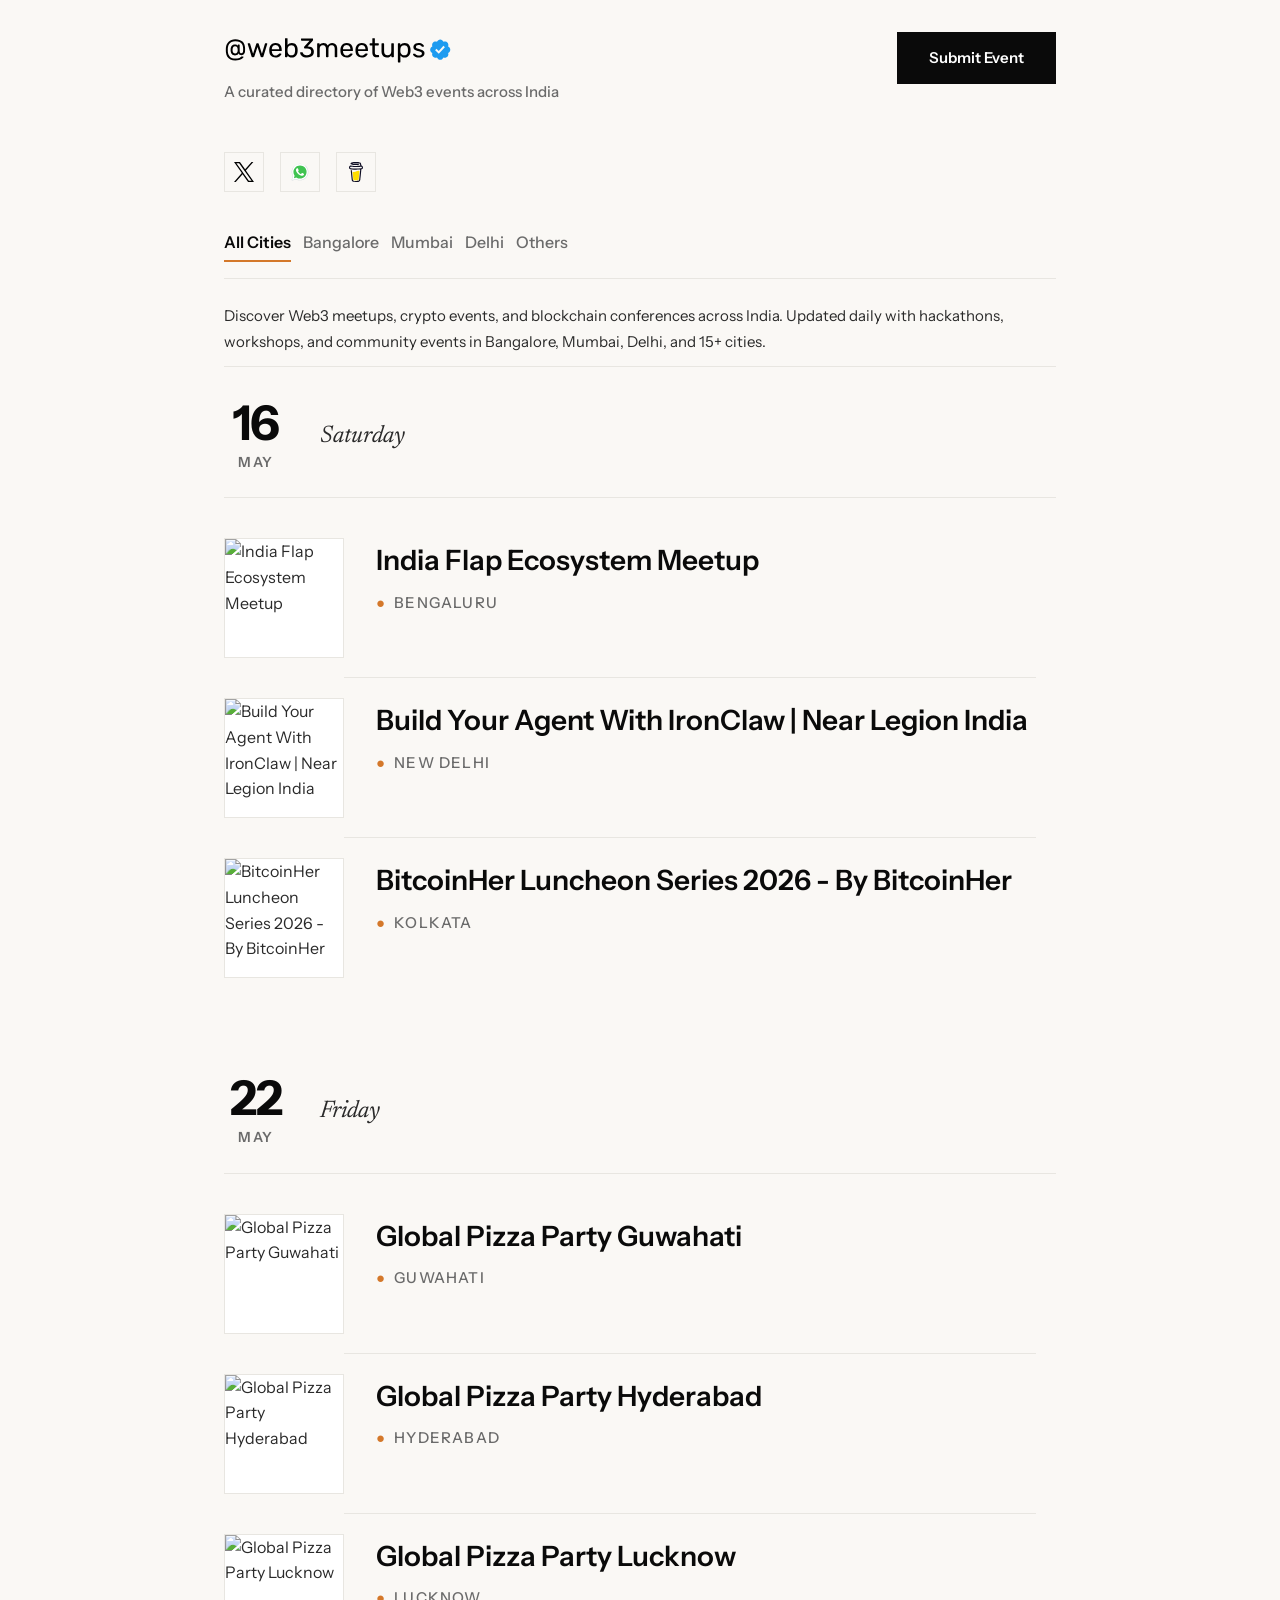
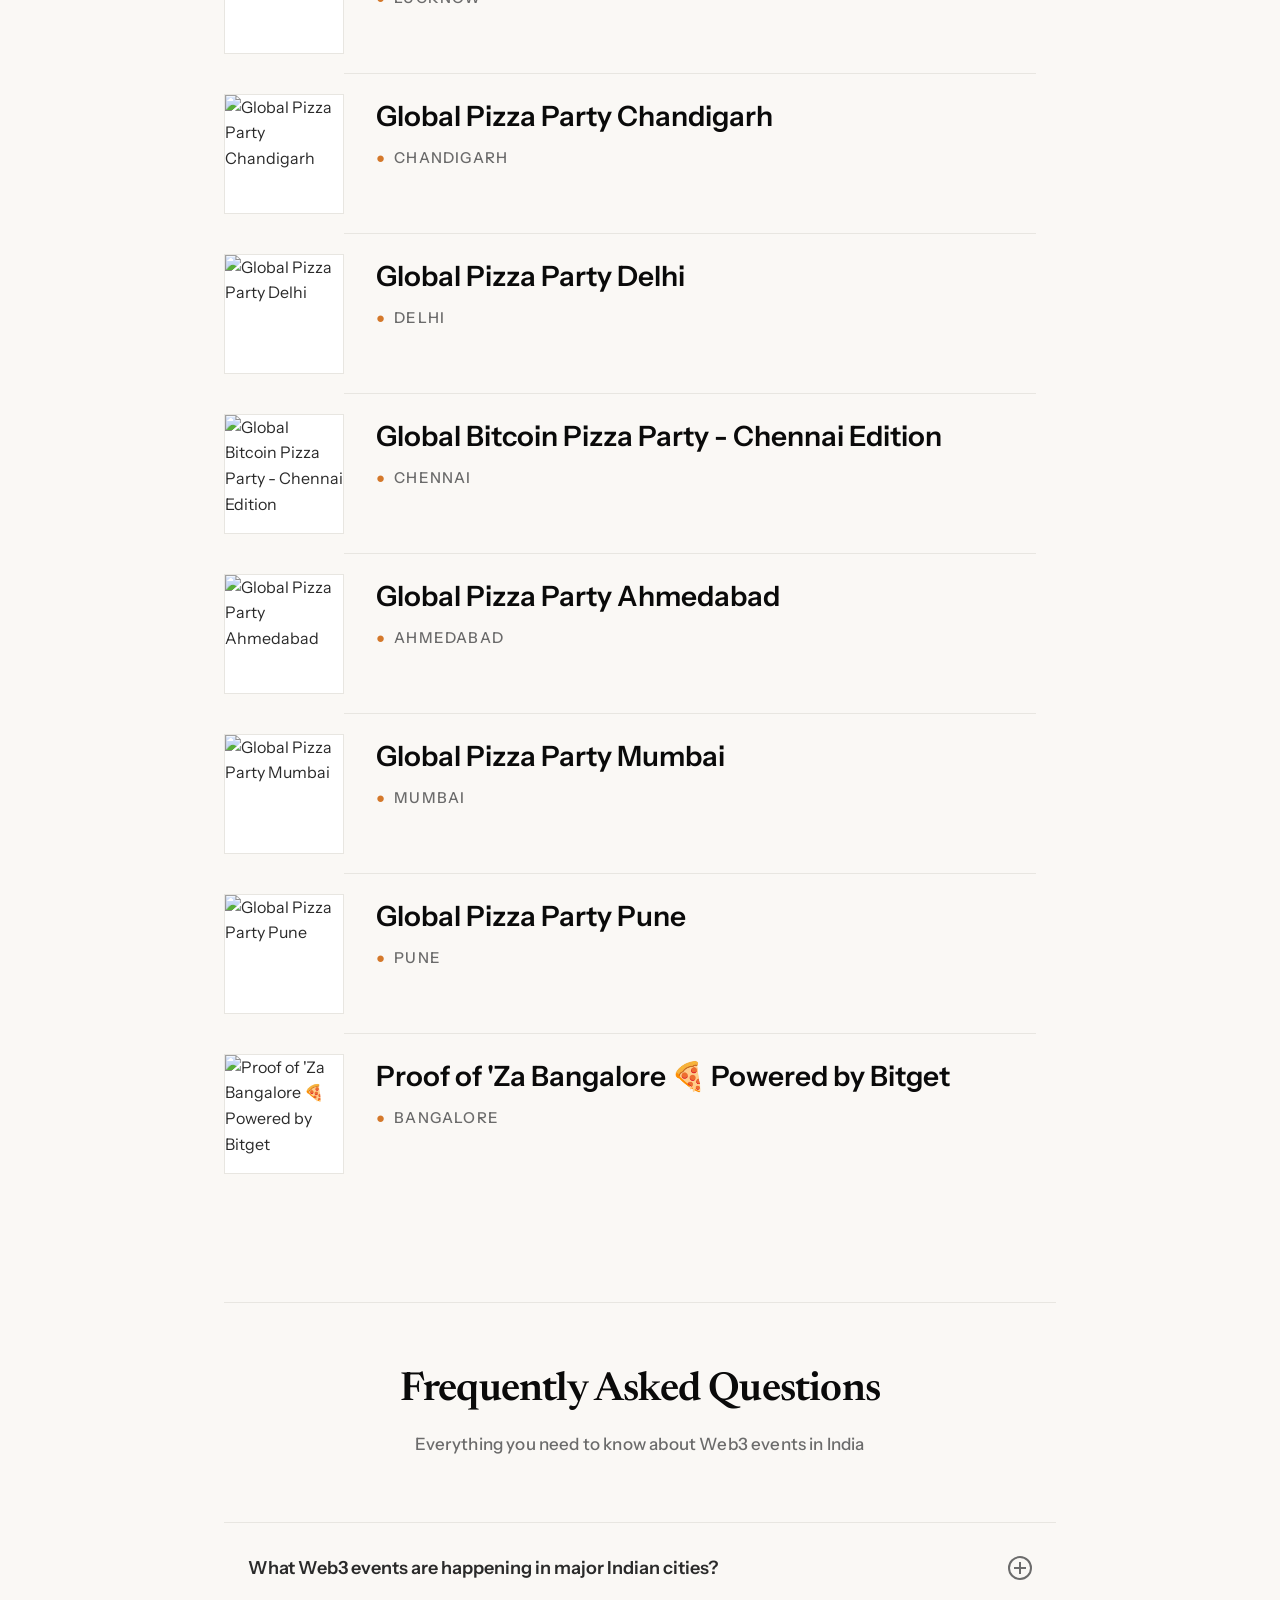
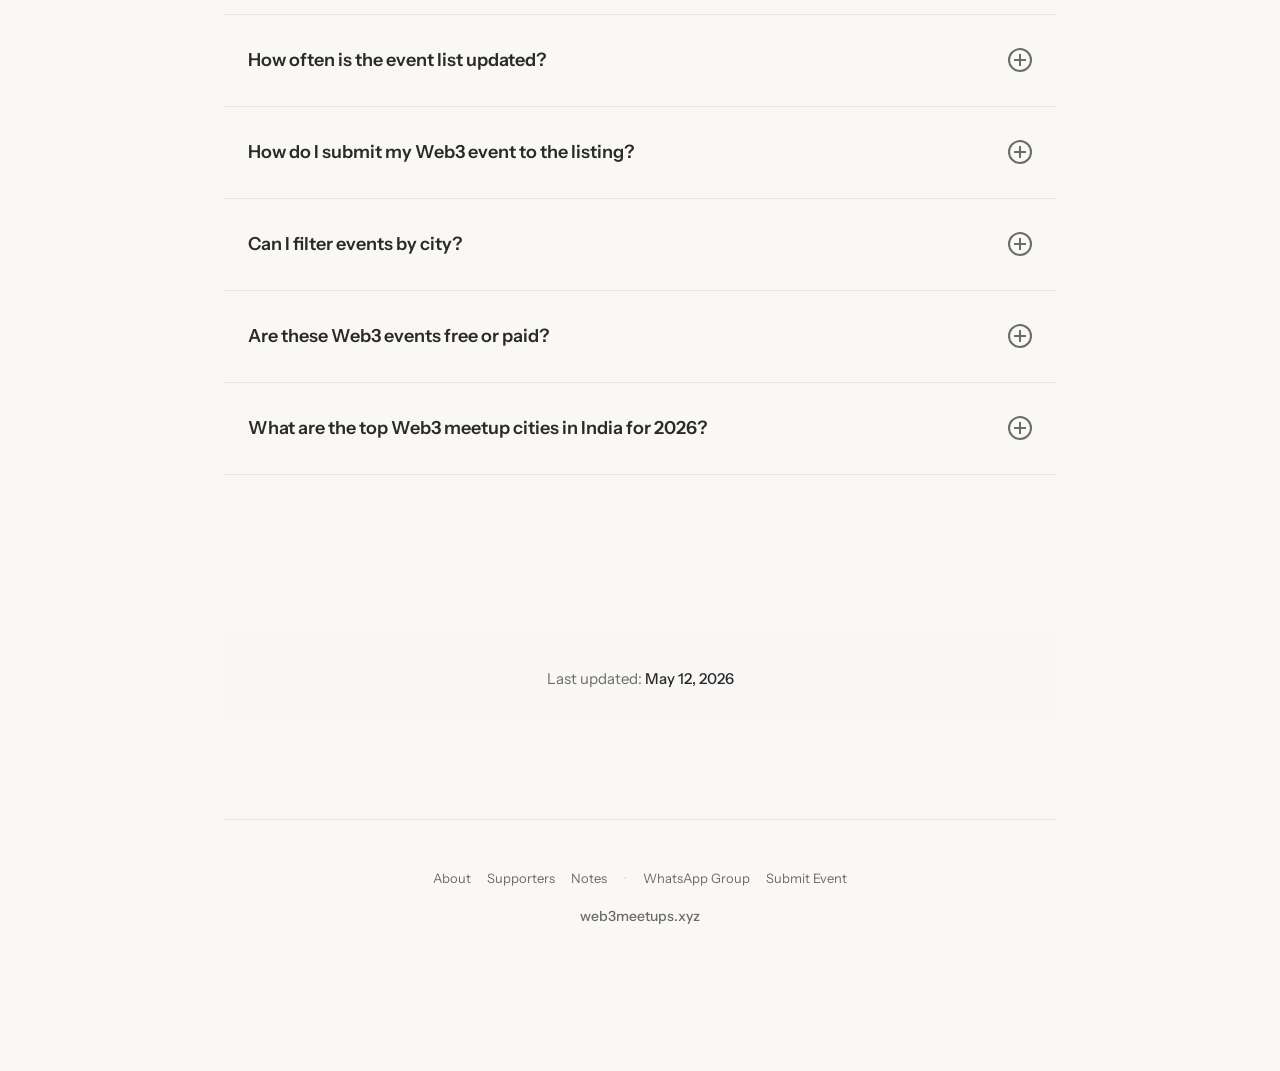
==== commit f50ed4ca: "Add Proof of Za Bangalore event" ====
--- a/index.html
+++ b/index.html
@@ -386,8 +386,6 @@
 </div>
 <!-- Main Event Feed -->
 <main class="content">
-
-
 <section class="calendar-section" data-city="bangalore,others">
 <div class="section-header">
 <div class="date-block"><span class="date-number">16</span><span class="date-month">May</span></div>
@@ -429,7 +427,7 @@
 </article>
 </div>
 </section>
-<section class="calendar-section" data-city="delhi,mumbai,others">
+<section class="calendar-section" data-city="bangalore,delhi,mumbai,others">
 <div class="section-header">
 <div class="date-block"><span class="date-number">22</span><span class="date-month">May</span></div>
 <h2 class="day-name">Friday</h2>
@@ -534,7 +532,7 @@
 <p class="event-meta"><span class="event-venue">Pune</span></p>
 </div>
 </article>
-</div>
+<article class="event" data-city="bangalore"><div class="event-visual"><img alt="Proof of 'Za Bangalore 🍕 Powered by Bitget" class="event-cover" height="80" loading="lazy" src="https://images.lumacdn.com/cdn-cgi/image/format=auto,fit=cover,dpr=1,anim=false,background=white,quality=75,width=1920,height=1920/uploads/ca/35b43f42-4293-4a81-b0ed-353cb6dd59e0.jpg" width="80"/></div><div class="event-details"><h3 class="event-name"><a href="https://t.ly/UXHtV" rel="noopener noreferrer" target="_blank">Proof of 'Za Bangalore 🍕 Powered by Bitget</a></h3><p class="event-meta"><span class="event-venue">Bangalore</span></p></div></article></div>
 </section>
 </main>
 <!-- FAQ Section -->
